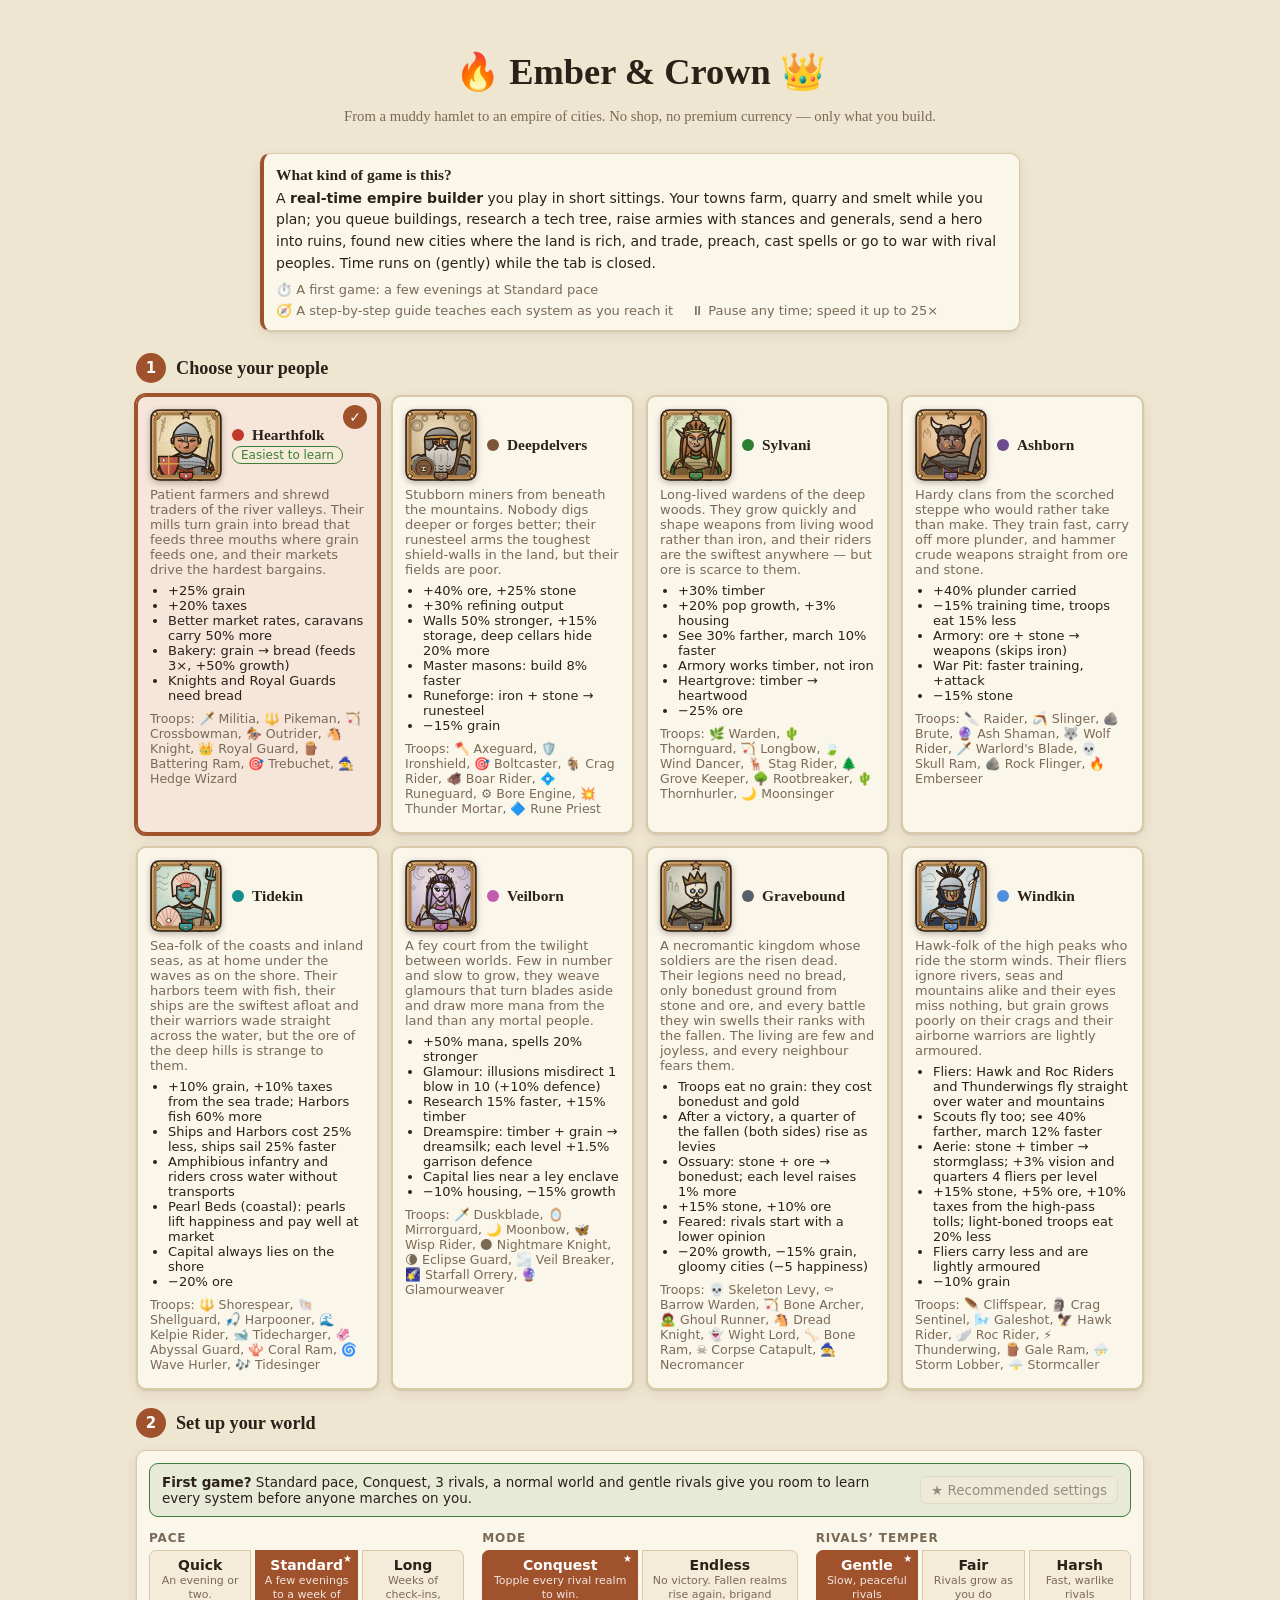
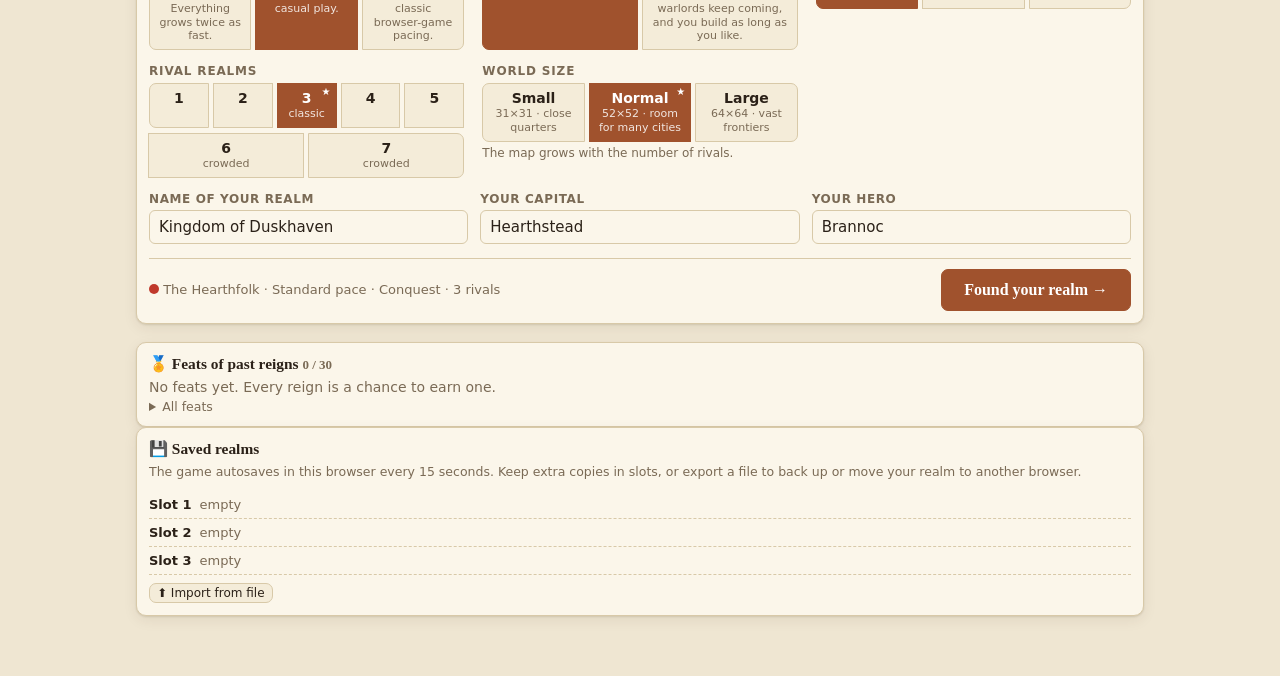
==== index.html @ 4d361bd8 "Scaffolding: arcana and magi module slots" ====
<!doctype html>
<html lang="en">
<head>
  <meta charset="utf-8">
  <meta name="viewport" content="width=device-width, initial-scale=1, viewport-fit=cover">
  <title>Ember &amp; Crown</title>
  <link rel="stylesheet" href="css/style.css">
  <link rel="stylesheet" href="css/map.css">
  <link rel="stylesheet" href="css/city.css">
  <link rel="stylesheet" href="css/culture.css">
  <link rel="stylesheet" href="css/religion.css">
  <link rel="stylesheet" href="css/trade.css">
  <link rel="stylesheet" href="css/magic.css">
  <link rel="stylesheet" href="css/research.css">
  <link rel="stylesheet" href="css/tutorial.css">
  <link rel="stylesheet" href="css/portraits.css">
  <link rel="stylesheet" href="css/diplomacy.css">
  <link rel="stylesheet" href="css/mobile.css">
</head>
<body>
  <div id="app"></div>
  <div id="toast"></div>
  <script src="js/data.js"></script>
  <script src="js/races2.js"></script>
  <script src="js/engine.js"></script>
  <script src="js/research.js"></script>
  <script src="js/forge.js"></script>
  <script src="js/hero.js"></script>
  <script src="js/diplomacy.js"></script>
  <script src="js/events.js"></script>
  <script src="js/calamities.js"></script>
  <script src="js/culture.js"></script>
  <script src="js/traditions.js"></script>
  <script src="js/wonders.js"></script>
  <script src="js/seasons.js"></script>
  <script src="js/religion.js"></script>
  <script src="js/traderoutes.js"></script>
  <script src="js/rivalheroes.js"></script>
  <script src="js/magic.js"></script>
  <script src="js/arcana.js"></script>
  <script src="js/magi.js"></script>
  <script src="js/espionage.js"></script>
  <script src="js/minors.js"></script>
  <script src="js/chronicle.js"></script>
  <script src="js/council.js"></script>
  <script src="js/storylets.js"></script>
  <script src="js/autoexplore.js"></script>
  <script src="js/generals.js"></script>
  <script src="js/monsters.js"></script>
  <script src="js/logistics.js"></script>
  <script src="js/dynasty.js"></script>
  <script src="js/portraits.js"></script>
  <script src="js/portrait-people.js"></script>
  <script src="js/portrait-gear.js"></script>
  <script src="js/ui-core.js"></script>
  <script src="js/ui-world.js"></script>
  <script src="js/ui-realm.js"></script>
  <script src="js/ui-research.js"></script>
  <script src="js/worldmap.js"></script>
  <script src="js/cityart.js"></script>
  <script src="js/cityview.js"></script>
  <script src="js/cityart-hearth.js"></script>
  <script src="js/cityart-delver.js"></script>
  <script src="js/cityart-sylvan.js"></script>
  <script src="js/cityart-ash.js"></script>
  <script src="js/cityart-tide.js"></script>
  <script src="js/cityart-veil.js"></script>
  <script src="js/cityart-grave.js"></script>
  <script src="js/cityart-wind.js"></script>
  <script src="js/ui-culture.js"></script>
  <script src="js/ui-religion.js"></script>
  <script src="js/ui-trade.js"></script>
  <script src="js/ui-heroes.js"></script>
  <script src="js/ui-magic.js"></script>
  <script src="js/ui-magi.js"></script>
  <script src="js/ui-espionage.js"></script>
  <script src="js/ui-minors.js"></script>
  <script src="js/ui-chronicle.js"></script>
  <script src="js/ui-council.js"></script>
  <script src="js/ui-storylets.js"></script>
  <script src="js/ui-autoexplore.js"></script>
  <script src="js/ui-generals.js"></script>
  <script src="js/ui-ledger.js"></script>
  <script src="js/ui-dynasty.js"></script>
  <script src="js/audio.js"></script>
  <script src="js/tutorial.js"></script>
  <script src="js/ui-boot.js"></script>
</body>
</html>
---- css/style.css ----
:root {
  --bg: #efe6d2;
  --panel: #fbf6ea;
  --panel2: #f4ecd9;
  --ink: #2b2118;
  --muted: #7a6a55;
  --line: #d8c9a8;
  --accent: #a0522d;
  --accent2: #c9822e;
  --good: #3f7d3a;
  --bad: #b23a2e;
  --warn: #b7791f;
  --shadow: 0 1px 2px rgba(60, 40, 10, .12), 0 4px 14px rgba(60, 40, 10, .08);
  --radius: 10px;
  --font: "Iowan Old Style", "Palatino Linotype", Palatino, Georgia, serif;
  --ui: -apple-system, BlinkMacSystemFont, "Segoe UI", system-ui, sans-serif;
}
@media (prefers-color-scheme: dark) {
  :root {
    --bg: #1c1814; --panel: #26211b; --panel2: #2f2921; --ink: #eadfca; --muted: #a89880;
    --line: #463d31; --accent: #d98a4e; --accent2: #e0a050; --good: #7cbf6e; --bad: #e0705f; --warn: #e0b050;
    --shadow: 0 1px 2px rgba(0, 0, 0, .4), 0 4px 14px rgba(0, 0, 0, .3);
  }
}
* { box-sizing: border-box; }
html, body { margin: 0; background: var(--bg); color: var(--ink); font-family: var(--ui); font-size: 14px; }
h1, h2, h3, h4 { font-family: var(--font); margin: 0 0 .4em; font-weight: 600; }
h2 { font-size: 1.35rem; } h3 { font-size: 1.1rem; } h4 { font-size: 1rem; }
button { font: inherit; cursor: pointer; border: 1px solid var(--line); background: var(--panel2); color: var(--ink); border-radius: 7px; padding: 5px 10px; }
button:hover:not(:disabled) { border-color: var(--accent); }
button.primary { background: var(--accent); border-color: var(--accent); color: #fff; }
button.primary:hover:not(:disabled) { filter: brightness(1.08); }
button:disabled { opacity: .45; cursor: not-allowed; }
button.small { padding: 2px 7px; font-size: 12px; }
button.link { border: 0; background: none; color: var(--accent); padding: 0; text-decoration: underline; }
input, select { font: inherit; color: var(--ink); background: var(--panel); border: 1px solid var(--line); border-radius: 6px; padding: 4px 6px; }
input[type=number] { width: 72px; }
.muted { color: var(--muted); }
.good { color: var(--good); } .bad { color: var(--bad); } .warn { color: var(--warn); }
.row { display: flex; gap: 8px; align-items: center; flex-wrap: wrap; }
.spacer { flex: 1; }
.card { background: var(--panel); border: 1px solid var(--line); border-radius: var(--radius); box-shadow: var(--shadow); padding: 12px; }
.grid { display: grid; gap: 10px; grid-template-columns: repeat(auto-fill, minmax(260px, 1fr)); }
.pill { display: inline-block; padding: 1px 8px; border-radius: 99px; background: var(--panel2); border: 1px solid var(--line); font-size: 12px; }
.bar { height: 6px; background: var(--panel2); border-radius: 4px; overflow: hidden; border: 1px solid var(--line); }
.bar > i { display: block; height: 100%; background: var(--accent2); }
table { border-collapse: collapse; width: 100%; }
td, th { padding: 4px 6px; border-bottom: 1px solid var(--line); text-align: left; }
th { font-weight: 600; color: var(--muted); font-size: 12px; }

/* ---------- start screen ---------- */
.start { max-width: 1040px; margin: 0 auto; padding: 28px 16px 60px; }
.start h1 { font-size: 2.6rem; text-align: center; margin-top: 10px; }
.start .tag { text-align: center; color: var(--muted); max-width: 620px; margin: 0 auto 24px; font-family: var(--font); font-size: 1.05rem; }
.races { display: grid; grid-template-columns: repeat(auto-fit, minmax(220px, 1fr)); gap: 12px; margin-bottom: 18px; }
.race { cursor: pointer; border: 2px solid var(--line); transition: transform .1s; }
.race:hover { transform: translateY(-2px); }
.race.sel { border-color: var(--accent); outline: 2px solid var(--accent); }
.race h3 { display: flex; align-items: center; gap: 8px; }
.race .dot { width: 12px; height: 12px; border-radius: 50%; display: inline-block; }
.race ul { padding-left: 18px; margin: 6px 0 0; font-size: 13px; }
.race p { font-size: 13px; color: var(--muted); margin: 4px 0; }
.start-form { display: grid; grid-template-columns: repeat(auto-fit, minmax(200px, 1fr)); gap: 12px; align-items: end; }
.start-form label { display: flex; flex-direction: column; gap: 4px; font-size: 13px; color: var(--muted); }

/* ---------- main layout ---------- */
.top { position: sticky; top: 0; z-index: 10; background: var(--panel); border-bottom: 1px solid var(--line); box-shadow: var(--shadow); }
.top-1 { display: flex; align-items: center; gap: 12px; padding: 8px 16px; flex-wrap: wrap; }
.brand { font-family: var(--font); font-weight: 700; font-size: 1.2rem; }
.res-bar { display: flex; gap: 6px; padding: 6px 16px 8px; flex-wrap: wrap; border-top: 1px solid var(--line); background: var(--panel2); }
.res { display: flex; flex-direction: column; min-width: 86px; padding: 3px 8px; border-radius: 7px; background: var(--panel); border: 1px solid var(--line); }
.res .v { font-weight: 600; font-variant-numeric: tabular-nums; }
.res .r { font-size: 11px; font-variant-numeric: tabular-nums; }
.res.full .v { color: var(--warn); }
.res .cap { height: 3px; background: var(--panel2); border-radius: 2px; margin-top: 2px; overflow: hidden; }
.res .cap i { display: block; height: 100%; background: var(--accent2); }
.layout { display: grid; grid-template-columns: 200px minmax(0, 1fr) 280px; gap: 14px; padding: 14px 16px; max-width: 1500px; margin: 0 auto; }
.side { display: flex; flex-direction: column; gap: 12px; }
.nav button { display: block; width: 100%; text-align: left; margin-bottom: 4px; border-color: transparent; background: none; }
.nav button.on { background: var(--panel); border-color: var(--line); font-weight: 600; box-shadow: var(--shadow); }
.nav .badge { float: right; background: var(--bad); color: #fff; border-radius: 99px; padding: 0 6px; font-size: 11px; }
.citylist button { display: block; width: 100%; text-align: left; margin-bottom: 4px; }
.citylist button.on { border-color: var(--accent); background: var(--panel); font-weight: 600; }
.citylist small { display: block; color: var(--muted); font-weight: 400; }
.log { max-height: 60vh; overflow: auto; font-size: 12.5px; }
.log div { padding: 4px 0; border-bottom: 1px dashed var(--line); }
.log time { color: var(--muted); font-size: 11px; margin-right: 4px; }
.alert { background: color-mix(in srgb, var(--bad) 15%, var(--panel)); border: 1px solid var(--bad); border-radius: 8px; padding: 8px; font-size: 13px; }
main { min-width: 0; display: flex; flex-direction: column; gap: 14px; }

/* buildings */
.bld { display: flex; flex-direction: column; gap: 6px; }
.bld .head { display: flex; align-items: center; gap: 8px; }
.bld .ico { font-size: 26px; width: 38px; text-align: center; }
.bld .lv { margin-left: auto; font-family: var(--font); font-size: 1.15rem; }
.bld .desc { font-size: 12.5px; color: var(--muted); }
.cost { display: flex; gap: 8px; flex-wrap: wrap; font-size: 12.5px; font-variant-numeric: tabular-nums; }
.cost span.lack { color: var(--bad); font-weight: 600; }
.bld.locked { opacity: .6; }
.queue-item { display: grid; grid-template-columns: 1fr auto auto; gap: 8px; align-items: center; padding: 4px 0; }
.group-title { margin: 6px 0 2px; color: var(--muted); font-size: 12px; text-transform: uppercase; letter-spacing: .08em; }

/* map */
.mapwrap { display: grid; grid-template-columns: minmax(0, 1fr) 300px; gap: 14px; }
.map { display: grid; aspect-ratio: 1; border: 2px solid var(--line); border-radius: 8px; overflow: hidden; user-select: none; }
.tile { position: relative; display: flex; align-items: center; justify-content: center; font-size: clamp(7px, 1.05vw, 15px); line-height: 1; cursor: pointer; border: .5px solid rgba(0, 0, 0, .06); }
.tile:hover { outline: 2px solid var(--ink); z-index: 2; }
.tile.sel { outline: 3px solid var(--accent); z-index: 3; }
.tile.cur::after { content: ""; position: absolute; inset: 1px; border: 2px dashed #fff; border-radius: 3px; }
.tile .flag { position: absolute; bottom: 1px; left: 50%; transform: translateX(-50%); width: 60%; height: 3px; border-radius: 2px; }
.tile.fog { background: #1f1b16; }
.tile.dim { filter: saturate(.45) brightness(.78); }
.tile .mk { position: absolute; top: -1px; right: 0; font-size: 8px; }
.legend { display: flex; gap: 10px; flex-wrap: wrap; font-size: 12px; margin-top: 6px; }
.legend i { display: inline-block; width: 10px; height: 10px; border-radius: 2px; margin-right: 3px; vertical-align: middle; }

/* units */
.unit { display: flex; flex-direction: column; gap: 6px; }
.stats { display: flex; gap: 8px; flex-wrap: wrap; font-size: 12px; color: var(--muted); }
.stats b { color: var(--ink); }

/* reports */
.rep { cursor: pointer; }
.rep.unread h4::before { content: "● "; color: var(--accent); }
.rep.win h4 { color: var(--good); } .rep.loss h4 { color: var(--bad); }

#toast { position: fixed; bottom: 18px; left: 50%; transform: translateX(-50%); background: var(--ink); color: var(--bg); padding: 8px 14px; border-radius: 8px; opacity: 0; transition: opacity .2s; pointer-events: none; z-index: 50; max-width: 90vw; }
#toast.on { opacity: .95; }
.banner { padding: 14px; border-radius: var(--radius); text-align: center; font-family: var(--font); font-size: 1.2rem; }
.banner.win { background: color-mix(in srgb, var(--good) 20%, var(--panel)); border: 1px solid var(--good); }
.banner.lose { background: color-mix(in srgb, var(--bad) 20%, var(--panel)); border: 1px solid var(--bad); }
.help p, .help li { line-height: 1.5; }

@media (max-width: 1100px) {
  .layout { grid-template-columns: 180px minmax(0, 1fr); }
  .layout > .right { grid-column: 1 / -1; }
  .mapwrap { grid-template-columns: 1fr; }
}
@media (max-width: 700px) {
  .layout { grid-template-columns: 1fr; padding: 10px 16px; }
  .nav { display: flex; flex-wrap: wrap; gap: 4px; }
  .nav button { width: auto; margin: 0; }
  .res { min-width: 70px; }
  .top { position: static; }
}

.log div.warn { color: var(--warn); }
.item { border: 1px solid var(--line); border-left-width: 4px; border-radius: 8px; padding: 6px 8px; background: var(--panel2); }
.bar.hp > i { background: var(--good); }
.quest { display: flex; gap: 8px; align-items: center; justify-content: space-between; padding: 6px 0; border-bottom: 1px dashed var(--line); font-size: 13px; }
.quest:last-child { border-bottom: 0; }
.quest.done b { color: var(--good); }
.decision { border-color: var(--accent2); background: color-mix(in srgb, var(--accent2) 10%, var(--panel)); }
.bld.done { opacity: .75; }
.pill.good { color: var(--good); border-color: var(--good); }
.pill.bad { color: var(--bad); border-color: var(--bad); }
.pill.muted { color: var(--muted); }

.preview { margin-top: 8px; padding: 8px; border-radius: 8px; font-size: 12.5px; border: 1px solid var(--line); background: var(--panel2); }
.preview.win { border-color: var(--good); }
.preview.loss { border-color: var(--bad); }
details.counters { margin: 8px 0; font-size: 13px; }
details.counters summary { cursor: pointer; color: var(--accent); }

.site { display: flex; flex-wrap: wrap; gap: 4px 12px; margin-top: 6px; font-size: 12.5px; color: var(--accent2); }
.site .site-g { white-space: nowrap; }
.site .dimstar { opacity: .25; }

.calam { margin: 8px 0; padding: 8px; border-radius: 8px; border: 1px solid var(--line); font-size: 13px; }
.calam.bad { border-color: var(--bad); background: color-mix(in srgb, var(--bad) 8%, var(--panel)); }
.calam.good { border-color: var(--good); background: color-mix(in srgb, var(--good) 8%, var(--panel)); }

table.forge td { white-space: nowrap; }

.saves .slot { display: flex; gap: 8px; align-items: center; flex-wrap: wrap; padding: 6px 0; border-bottom: 1px dashed var(--line); font-size: 13px; }
.saves .slot:last-of-type { border-bottom: 0; }

.pill.season { margin-top: 6px; display: inline-block; }

/* ---------- quality of life: pause, popovers, away summary, catch-up veil, options ---------- */
.ec-pause.on { background: var(--accent, #a0522d); color: #fff; border-color: transparent; }
#ecPop { position: fixed; z-index: 1000; display: none; width: 290px; max-width: calc(100vw - 16px); max-height: calc(100vh - 80px); overflow: auto;
  padding: 10px 12px; background: var(--panel); color: var(--ink); border: 1px solid var(--line); border-radius: 10px; box-shadow: var(--shadow); font-size: 13px; }
#ecPop.on { display: block; }
#ecPop .hd { display: flex; justify-content: space-between; align-items: center; font-weight: 600; margin-bottom: 6px; font-family: var(--font); font-size: 15px; }
#ecPop table { width: 100%; }
#ecPop td { padding: 3px 4px; border: 0; }
#ecPop td:first-child { white-space: nowrap; width: 1%; }
#ecPop p { margin: 8px 0 0; font-size: 12px; }
#ecPop .ec-opt { display: flex; gap: 8px; align-items: flex-start; margin: 8px 0; cursor: pointer; }
#ecPop .ec-opt input[type=checkbox] { margin-top: 3px; accent-color: var(--accent, #a0522d); }
#ecPop .ec-opt small { display: block; font-size: 11.5px; }
#ecPop .ec-opt select { margin-left: auto; }
kbd { display: inline-block; min-width: 1.6em; padding: 0 5px; border: 1px solid var(--line); border-bottom-width: 2px; border-radius: 5px;
  background: var(--panel2); font: 600 12px/1.6 var(--ui); text-align: center; }
.ec-away { border-left: 4px solid var(--accent, #a0522d); }
.ec-away ul { margin: 8px 0; padding-left: 4px; list-style: none; }
.ec-away li { margin: 3px 0; }
.ec-away .ec-away-log { max-height: 140px; margin-bottom: 6px; }
#ecVeil { position: fixed; inset: 0; z-index: 2000; display: flex; align-items: center; justify-content: center; background: rgba(30, 22, 14, .55); padding: 16px; }
#ecVeil .card { width: 360px; max-width: 100%; text-align: center; }
#ecVeil .bar { height: 10px; margin: 12px 0 6px; }
#ecVeil .bar i { display: block; height: 100%; background: var(--accent, #a0522d); }

/* options: reduced motion and larger text (most sizes are px, many inline, so the small ones are raised one by one) */
html.ec-reduce-motion *, html.ec-reduce-motion *::before, html.ec-reduce-motion *::after {
  animation-duration: .01ms !important; animation-iteration-count: 1 !important; transition-duration: .01ms !important; scroll-behavior: auto !important; }
html.ec-large-text body { font-size: 16px; }
html.ec-large-text :is(button.small, .pill, th, .log, .alert, .bld .desc, .cost, .group-title, .legend, .stats, .quest, .preview, details.counters, .site, .calam, .saves .slot, .muted, small, .tr-sub) { font-size: 14px; }
html.ec-large-text :is(.res .r, .log time, .nav .badge) { font-size: 12.5px; }
html.ec-large-text :is([style*="font-size:11"], [style*="font-size: 11"], [style*="font-size:12"], [style*="font-size: 12"], [style*="font-size:13"], [style*="font-size: 13"]) { font-size: 14px !important; }

/* resource tooltips (ui-core.js renderResTip): what makes and uses each good */
.top [data-good] { cursor: help; }
.top [data-good]:focus-visible { outline: 2px solid var(--accent); outline-offset: 1px; }
.res.tip-on, .res-gold.tip-on { border-color: var(--accent); }
.res.short { border-color: var(--bad); box-shadow: inset 0 -2px 0 var(--bad); }
#ecResPop { position: fixed; z-index: 1001; display: none; width: 330px; max-width: calc(100vw - 16px); max-height: min(70vh, 560px); overflow: auto;
  padding: 10px 12px; background: var(--panel); color: var(--ink); border: 1px solid var(--line); border-radius: 10px; box-shadow: var(--shadow); font-size: 12.5px; }
#ecResPop.on { display: block; }
#ecResPop.pinned { border-color: var(--accent); }
#ecResPop .hd { display: flex; justify-content: space-between; align-items: center; gap: 8px; font-weight: 600; font-family: var(--font); font-size: 15px; margin-bottom: 4px; }
#ecResPop .rt-where { font: 400 12px var(--ui); }
#ecResPop .rt-h { margin: 6px 0 2px; font-weight: 600; font-size: 11.5px; text-transform: uppercase; letter-spacing: .04em; color: var(--muted); }
#ecResPop table { width: 100%; border-collapse: collapse; }
#ecResPop td { padding: 2px 3px; border: 0; vertical-align: top; }
#ecResPop td:last-child { text-align: right; white-space: nowrap; font-variant-numeric: tabular-nums; }
#ecResPop .rt-sum { margin-top: 6px; border-top: 1px solid var(--line); }
#ecResPop .rt-sum tr:first-child td { padding-top: 5px; }
#ecResPop .rt-mult { margin: 4px 0; font-size: 11.5px; line-height: 1.45; }
#ecResPop .rt-short { margin-top: 6px; padding: 5px 7px; border-radius: 6px; background: color-mix(in srgb, var(--bad) 14%, transparent); color: var(--bad); font-weight: 600; }
#ecResPop .rt-warn { margin-top: 6px; font-size: 11.5px; color: var(--warn, #b07a1a); }
#ecResPop.sheet { left: 10px !important; right: 10px; bottom: 10px; top: auto !important; width: auto; max-width: none; max-height: 60vh; font-size: 13px;
  padding-bottom: calc(10px + env(safe-area-inset-bottom, 0px)); }
#ecResPop.sheet td { padding: 4px 3px; }

/* ---------- grouped navigation (ui-core.js renderNav) ---------- */
.nav { display: flex; flex-direction: column; gap: 2px; }
.nav-g { margin-bottom: 4px; }
.nav-gh { display: flex !important; align-items: center; gap: 6px; width: 100%; margin: 0 0 2px !important; padding: 3px 8px !important;
  background: none; border: 0 !important; color: var(--muted); font-size: 11.5px; letter-spacing: .07em; text-transform: uppercase; font-weight: 600; box-shadow: none !important; }
.nav-gh > span:first-child { flex: 1; text-align: left; }
.nav-gh i { font-style: normal; font-size: 14px; opacity: .75; }
.nav-gh:hover { color: var(--ink); }
.nav-gh .badge { float: none; }
.nav-gl button { padding-left: 14px; }
.nav-g-help { border-top: 1px solid var(--line); padding-top: 6px; }
.nav-bar, .nav-sheet, .nav-sheet-veil { display: none; }

/* every tab's header: where it sits in the menu, and its help link */
.tab-head { display: flex; align-items: center; gap: 8px; min-height: 28px; margin-bottom: -4px; font-size: 13px; }
.tab-crumb b { font-family: var(--font); font-size: 15px; }
.tab-help { font-weight: 700; min-width: 30px; border-radius: 99px; }

/* the top bar's groups */
.top-extras, .top-ctl { display: inline-flex; align-items: center; gap: 6px; flex-wrap: wrap; }
.top-stat b { font-variant-numeric: tabular-nums; }
/* chips that need you come first: the crisis, a waiting tale, the guide, the council; sound and notifications last */
.top-extras > .ec-crisis, .top-extras > [data-t="tales"], .top-extras > .pill.bad { order: -4; }
.top-extras > .tut-q { order: -3; }
.top-extras > .cn-chip { order: -2; }
.top-extras > .ec-audio-btns, .top-extras > .tut-bell { order: 5; }
.ec-pop-acts { display: flex; flex-wrap: wrap; gap: 6px; margin-top: 10px; padding-top: 8px; border-top: 1px solid var(--line); }

/* ---------- How to play (ui-core.js renderHelp) ---------- */
.help-lede { font-size: 13.5px; line-height: 1.5; }
.help-q { width: 100%; padding: 8px 12px; border-radius: 99px; font-size: 15px; margin: 4px 0 10px; }
.help-toc { display: flex; flex-wrap: wrap; gap: 5px; margin-bottom: 12px; }
.help-toc button { border-radius: 99px; }
.help:has(.help-q:not(:placeholder-shown)) .help-toc { display: none; }
.help-secs { display: flex; flex-direction: column; gap: 6px; }
.help-sec { border: 1px solid var(--line); border-radius: 9px; background: var(--panel2); scroll-margin-top: 90px; }
.help-sec > summary { cursor: pointer; padding: 9px 12px; font-family: var(--font); font-size: 1.05rem; font-weight: 600; list-style: none; display: flex; gap: 8px; align-items: center; }
.help-sec > summary::-webkit-details-marker { display: none; }
.help-sec > summary::after { content: "▸"; margin-left: auto; color: var(--muted); font-size: 13px; }
.help-sec[open] > summary::after { content: "▾"; }
.help-sec[open] { background: var(--panel); border-color: var(--accent2); }
.help-body { padding: 0 14px 10px; font-size: 13.5px; }
.help-body ul { padding-left: 20px; margin: 6px 0; }
.help-body li { margin: 3px 0; }
.help-gh { margin-top: 18px; }
.help-gloss { display: grid; grid-template-columns: repeat(auto-fill, minmax(260px, 1fr)); gap: 6px 14px; margin: 0; }
.help-term { padding: 5px 0; border-bottom: 1px dashed var(--line); font-size: 13px; }
.help-term dt { font-weight: 700; }
.help-term dd { margin: 2px 0 0; color: var(--muted); }
.help-term [hidden], .help [hidden] { display: none !important; }

/* ---------- start screen ---------- */
.st-hero { text-align: center; padding: 12px 0 4px; }
.st-what { max-width: 760px; margin: 0 auto 22px; border-left: 4px solid var(--accent); }
.st-what h3 { margin-bottom: 4px; }
.st-what p { margin: 0 0 8px; line-height: 1.55; }
.st-points { display: flex; flex-wrap: wrap; gap: 6px 18px; list-style: none; padding: 0; margin: 0; font-size: 13px; color: var(--muted); }
.st-h { display: flex; align-items: center; gap: 10px; font-size: 1.3rem; margin: 6px 0 12px; }
.st-h > span { display: inline-flex; align-items: center; justify-content: center; width: 30px; height: 30px; border-radius: 50%; background: var(--accent); color: #fff; font: 700 15px var(--ui); }
.race { position: relative; }
.race.sel { background: color-mix(in srgb, var(--race, var(--accent)) 9%, var(--panel)); }
.race.sel::after { content: "✓"; position: absolute; top: 8px; right: 10px; width: 24px; height: 24px; border-radius: 50%; background: var(--accent); color: #fff; display: flex; align-items: center; justify-content: center; font-weight: 700; }
.race:focus-visible { outline: 3px solid var(--accent); }
.race .race-troops { margin-top: 8px; font-size: 12.5px; }
.st-easy { margin-top: 2px; }
.st-setup { display: flex; flex-direction: column; gap: 14px; margin-bottom: 18px; }
.st-rec-box { display: flex; align-items: center; gap: 12px; flex-wrap: wrap; padding: 10px 12px; border-radius: 9px; background: color-mix(in srgb, var(--accent2) 12%, var(--panel)); border: 1px solid var(--accent2); font-size: 13.5px; }
.st-rec-box > div { flex: 1 1 260px; }
.st-rec-box.ok { background: color-mix(in srgb, var(--good) 10%, var(--panel)); border-color: var(--good); }
.st-grid { display: grid; grid-template-columns: repeat(auto-fit, minmax(300px, 1fr)); gap: 14px 18px; }
.st-lbl { font-size: 12px; text-transform: uppercase; letter-spacing: .07em; color: var(--muted); font-weight: 600; margin-bottom: 5px; }
.st-note { font-size: 12px; margin-top: 4px; }
.seg { display: flex; flex-wrap: wrap; gap: 5px; }
.seg button { position: relative; flex: 1 1 0; min-width: 52px; display: flex; flex-direction: column; align-items: center; gap: 1px; padding: 6px 8px; border-radius: 8px; font-weight: 600; }
.seg button small { font-weight: 400; font-size: 11px; color: var(--muted); line-height: 1.25; text-align: center; }
.seg button.on { background: var(--accent); border-color: var(--accent); color: #fff; }
.seg button.on small { color: rgba(255, 255, 255, .85); }
.st-rec { position: absolute; top: 2px; right: 5px; font-style: normal; font-size: 10px; color: var(--accent2); }
.seg button.on .st-rec { color: #fff; }
.st-names { display: grid; grid-template-columns: repeat(auto-fit, minmax(200px, 1fr)); gap: 12px; }
.st-names label { display: flex; flex-direction: column; gap: 4px; font-size: 12px; color: var(--muted); text-transform: uppercase; letter-spacing: .05em; font-weight: 600; }
.st-names input { font-size: 15px; padding: 7px 9px; text-transform: none; letter-spacing: 0; font-weight: 400; }
.st-go { display: flex; align-items: center; gap: 12px; flex-wrap: wrap; padding-top: 10px; border-top: 1px solid var(--line); }
.st-go > div { flex: 1 1 220px; font-size: 13px; }
.st-go .dot { width: 10px; height: 10px; border-radius: 50%; display: inline-block; vertical-align: 0; }
.st-begin { padding: 11px 22px; font-size: 16px; font-family: var(--font); font-weight: 700; }
---- css/map.css ----
/* World map styles (owned by worldmap.js) */
.mapcol { min-width: 0; display: flex; flex-direction: column; gap: 6px; }
.maphost {
  position: relative; overflow: hidden; border-radius: 12px;
  background: #2a211a;
  border: 1px solid #4a3a2a;
  box-shadow: 0 1px 2px rgba(0, 0, 0, .25), 0 8px 24px rgba(40, 24, 8, .28), inset 0 0 0 1px rgba(255, 230, 180, .05);
  user-select: none; -webkit-user-select: none;
  min-height: 300px;
}
.maphost canvas.worldcanvas { display: block; width: 100%; touch-action: none; cursor: grab; }
.maphost canvas.worldcanvas.grabbing { cursor: grabbing; }

.mapctl { position: absolute; top: 16px; right: 16px; display: flex; flex-direction: column; gap: 6px; z-index: 2; }
.mapctl button {
  width: 34px; height: 34px; padding: 0; border-radius: 50%;
  font: 600 20px/1 "Iowan Old Style", "Palatino Linotype", Palatino, Georgia, serif;
  color: #3b2a1a; background: #efe2c2; border: 1.5px solid #3b2a1a;
  box-shadow: 0 2px 6px rgba(0, 0, 0, .35);
}
.mapctl button.wide { width: auto; height: 28px; padding: 0 10px; border-radius: 14px; font-size: 13px; font-style: italic; }
.mapctl button:hover { background: #f8eed6; }
.mapctl button:active { transform: translateY(1px); }

.mapchip {
  position: absolute; top: 16px; left: 16px; z-index: 2; pointer-events: none;
  padding: 3px 10px; border-radius: 12px;
  font: italic 13px "Iowan Old Style", "Palatino Linotype", Palatino, Georgia, serif;
  color: #3b2a1a; background: rgba(239, 226, 194, .9); border: 1px solid rgba(59, 42, 26, .6);
}

.maptip {
  position: absolute; display: none; z-index: 3; pointer-events: none; white-space: nowrap;
  padding: 4px 9px; border-radius: 6px;
  font: 13px "Iowan Old Style", "Palatino Linotype", Palatino, Georgia, serif;
  color: #2b1d10; background: #f3e7c9; border: 1px solid #3b2a1a;
  box-shadow: 0 3px 10px rgba(0, 0, 0, .3);
}

.maplegend { display: flex; gap: 12px; flex-wrap: wrap; align-items: center; font-size: 12px; padding: 0 4px; }
.maplegend i { display: inline-block; width: 10px; height: 10px; border-radius: 50%; margin-right: 4px; vertical-align: -1px; border: 1px solid rgba(0, 0, 0, .3); }
.maplegend .muted { margin-left: auto; }

@media (max-width: 700px) {
  .mapctl { top: 12px; right: 12px; }
  .mapchip { top: 12px; left: 12px; }
  .maplegend .muted { margin-left: 0; }
}
---- css/city.css ----
/* City view styles (owned by cityview.js) */
.cityview { padding: 8px; }
.cityview .cv-host {
  position: relative; width: 100%; border-radius: 8px; overflow: hidden;
  background: linear-gradient(#cfe2e6, #eeead8);
  box-shadow: inset 0 0 0 1px var(--line);
}
.cityview .cv-canvas { display: block; touch-action: manipulation; }
.cityview .cv-legend { margin-top: 6px; font-size: 12px; padding: 0 4px; }
.cityview .cv-legend .muted { font-size: 12px; }
@media (prefers-color-scheme: dark) {
  .cityview .cv-host { background: linear-gradient(#26304a, #2c2a33); }
}

/* building card selected from the city view */
.bld.focus {
  outline: 2px solid var(--accent);
  outline-offset: 1px;
  box-shadow: 0 0 0 5px color-mix(in srgb, var(--accent) 22%, transparent), var(--shadow);
}
---- css/culture.css ----
/* Culture: mood chip, happiness bars, traditions */
.mood-row { margin-top: 6px; gap: 8px; }
.mood-chip { display: inline-flex; align-items: center; gap: 6px; padding: 2px 10px 2px 6px; border-radius: 99px; font-size: 12.5px;
  border: 1px solid var(--line); background: var(--panel2); }
.mood-chip b { font-size: 13.5px; }
.mood-face { font-size: 16px; line-height: 1; }
.mood-face.big { font-size: 26px; width: 32px; text-align: center; }
.mood-top { color: var(--muted); border-left: 1px solid var(--line); padding-left: 6px; }
.mood-top.good { color: var(--good); } .mood-top.bad { color: var(--bad); }
.mood-chip.mood-jubilant { border-color: var(--good); background: color-mix(in srgb, var(--good) 10%, var(--panel)); }
.mood-chip.mood-discontent { border-color: var(--warn); background: color-mix(in srgb, var(--warn) 10%, var(--panel)); }
.mood-chip.mood-unrest { border-color: var(--bad); background: color-mix(in srgb, var(--bad) 14%, var(--panel)); }

.mood-bar { position: relative; width: 140px; height: 14px; border-radius: 7px; background: var(--panel2); border: 1px solid var(--line); overflow: hidden; }
.mood-bar > i { display: block; height: 100%; background: var(--accent2); }
.mood-bar > span { position: absolute; inset: 0; text-align: center; font-size: 10.5px; line-height: 13px; font-weight: 600; }
.mood-bar.mood-jubilant > i { background: var(--good); }
.mood-bar.mood-discontent > i { background: var(--warn); }
.mood-bar.mood-unrest > i { background: var(--bad); }

.cult-head .cult-stat { display: flex; flex-direction: column; align-items: flex-end; min-width: 86px; font-size: 12px; }
.cult-head .cult-stat b { font-size: 20px; font-family: var(--font); }

.cult-city { padding: 8px 0; border-top: 1px solid var(--line); display: flex; flex-direction: column; gap: 5px; }
.cult-city:first-of-type { border-top: 0; }
.cult-city.cur { background: color-mix(in srgb, var(--accent2) 6%, transparent); border-radius: 8px; padding: 8px; }
.cult-factors { gap: 4px; }
.cult-factors .pill { font-size: 11.5px; }

.seg { display: inline-flex; }
.seg button { border-radius: 0; margin-left: -1px; }
.seg button:first-child { border-radius: 7px 0 0 7px; margin-left: 0; }
.seg button:last-child { border-radius: 0 7px 7px 0; }
.seg button.on { background: var(--accent); border-color: var(--accent); color: #fff; }

/* ---- Ethos ---- */
.eth-grid { display: grid; grid-template-columns: repeat(auto-fit, minmax(300px, 1fr)); gap: 6px 18px; margin-top: 8px; }
.eth-axis { display: grid; grid-template-columns: 96px 1fr 96px; align-items: center; gap: 8px; font-size: 12.5px; }
.eth-pole { color: var(--muted); white-space: nowrap; }
.eth-pole.r { text-align: right; }
.eth-pole.on { color: var(--ink); font-weight: 600; }
.eth-bar { position: relative; height: 12px; border-radius: 6px; background: var(--panel2); border: 1px solid var(--line); overflow: hidden; }
.eth-bar::before { content: ''; position: absolute; left: 50%; top: 0; bottom: 0; width: 1px; background: var(--line); }
.eth-bar > i { position: absolute; top: 0; bottom: 0; width: 1px; background: color-mix(in srgb, var(--muted) 45%, transparent); }
.eth-bar > i.t6.l { left: calc(50% - 50% * 6 / 16); } .eth-bar > i.t10.l { left: calc(50% - 50% * 10 / 16); background: var(--accent2); }
.eth-bar > i.t6.r { left: calc(50% + 50% * 6 / 16); } .eth-bar > i.t10.r { left: calc(50% + 50% * 10 / 16); background: var(--accent2); }
.eth-bar > b { position: absolute; top: 2px; bottom: 2px; border-radius: 4px; background: var(--accent); opacity: .85; }
.eth-bar > b.neg { background: #4f7fb0; }
.eth-bar > em { position: absolute; inset: 0; text-align: center; font-style: normal; font-size: 9.5px; line-height: 10px; font-weight: 700; }
.eth-rivals { gap: 5px; margin-top: 8px; }
.eth-rivals .pill { font-size: 11.5px; }

/* ---- The tradition web ---- */
.tw-layout { display: grid; grid-template-columns: minmax(0, 1fr) 320px; gap: 12px; margin-top: 8px; align-items: start; }
.tw-host { position: relative; height: min(78vh, 720px); min-height: 380px; border-radius: 12px; border: 1px solid var(--line); overflow: hidden; background: var(--panel2); }
.tw-wrap { position: absolute; inset: 0; outline: none; }
.tw-wrap:focus-visible { box-shadow: inset 0 0 0 2px var(--accent); }
.tw-svg { width: 100%; height: 100%; display: block; touch-action: none; cursor: grab; user-select: none; -webkit-user-select: none; font-family: var(--font); }
.tw-wrap.dragging .tw-svg { cursor: grabbing; }
.tw-rim { stroke: var(--line); stroke-width: 2; }
.tw-sector { opacity: .07; stroke: var(--line); stroke-width: 1; }
.tw-label text { font-size: 15px; font-weight: 600; }
.tw-label .tw-label-ico { font-size: 18px; }
.tw-ring { fill: none; stroke: var(--line); stroke-width: 1.2; stroke-dasharray: 2 6; }
.tw-age rect { fill: var(--panel); stroke: var(--line); }
.tw-age text { font-size: 11px; font-weight: 700; fill: var(--muted); }
.tw-thread { fill: none; stroke-width: 1.4; opacity: .22; }
.tw-thread.any { stroke-dasharray: 5 4; }
.tw-thread.live { opacity: .7; stroke-width: 2; stroke-dasharray: 6 5; animation: tw-flow 1.6s linear infinite; }
.tw-thread.woven { opacity: .95; stroke-width: 3.2; stroke-dasharray: none; }
.tw-thread.dead { opacity: .08; }
@keyframes tw-flow { to { stroke-dashoffset: -22; } }
.tw-fork { fill: none; stroke: var(--bad); stroke-width: 1.4; stroke-dasharray: 3 3; opacity: .7; }
.tw-fork-mark circle { fill: var(--panel); stroke: var(--bad); stroke-width: 1.2; }
.tw-fork-mark text { font-size: 10px; fill: var(--bad); }
.tw-node { cursor: pointer; }
.tw-node .tw-disc { fill: var(--panel); stroke: var(--pc); stroke-width: 2; }
.tw-node .tw-ico { pointer-events: none; }
.tw-node .tw-badge { font-size: 10px; pointer-events: none; }
.tw-node.st-have .tw-disc { fill: color-mix(in srgb, var(--pc) 70%, var(--panel)); stroke: #e3b341; stroke-width: 3; }
.tw-node.st-ok .tw-disc { stroke-width: 3; }
.tw-node .tw-halo { fill: var(--pc); opacity: .55; animation: tw-pulse 2.2s ease-in-out infinite; }
@keyframes tw-pulse { 50% { opacity: .15; } }
.tw-node.st-poor .tw-disc { stroke-dasharray: 4 3; }
.tw-node.st-locked { opacity: .38; }
.tw-node.st-locked .tw-disc { stroke: var(--muted); }
.tw-node.st-forsaken { opacity: .45; }
.tw-node.st-forsaken .tw-disc { fill: var(--panel2); stroke: var(--muted); }
.tw-node .tw-x { stroke: var(--bad); stroke-width: 3; stroke-linecap: round; }
.tw-node.cap .tw-crown { fill: none; stroke: #e3b341; stroke-width: 1.5; stroke-dasharray: 3 2; }
.tw-node.sel .tw-disc { stroke: var(--ink); stroke-width: 3.5; }
.tw-node:hover .tw-disc { filter: brightness(1.08); stroke-width: 3.5; }
.tw-heart { fill: var(--panel); stroke: var(--line); stroke-width: 1.5; }
.tw-axis { stroke: var(--line); stroke-width: 1.5; }
.tw-tick { fill: var(--muted); }
.tw-pole { font-size: 15px; opacity: .45; }
.tw-pole.on { opacity: 1; }
.tw-needle { stroke: var(--accent); stroke-width: 2.5; stroke-linecap: round; opacity: .8; }
.tw-mark { fill: var(--accent); stroke: var(--panel); stroke-width: 1.5; }
.tw-hub { fill: var(--accent2); }
@media (prefers-reduced-motion: reduce) { .tw-thread.live, .tw-node .tw-halo { animation: none; } }

.tw-detail { border: 1px solid var(--line); border-top: 4px solid var(--pc, var(--accent)); border-radius: 10px; padding: 10px 12px; background: var(--panel); font-size: 13px; position: sticky; top: 8px; }
.tw-detail.empty { border-top-color: var(--line); }
.tw-detail > .row:first-child { flex-wrap: nowrap; }
.tw-big { font-size: 30px; width: 42px; text-align: center; }
.tw-lore { font-family: var(--font); font-style: italic; color: var(--muted); margin: 8px 0; }
.tw-fx { margin: 6px 0; padding-left: 18px; }
.tw-fx li { margin: 2px 0; }
.tw-line { margin: 5px 0; }
button.linkish { border: 0; background: none; padding: 0 2px; color: var(--accent); text-decoration: underline dotted; font-size: inherit; }
button.linkish.good { color: var(--good); }
.tw-legend { display: flex; flex-wrap: wrap; gap: 6px 12px; font-size: 12px; color: var(--muted); }
.tw-legend .lg { display: inline-block; width: 12px; height: 12px; border-radius: 50%; border: 2px solid var(--accent); vertical-align: -2px; margin-right: 4px; }
.tw-legend .lg.have { background: color-mix(in srgb, var(--accent) 70%, var(--panel)); border-color: #e3b341; }
.tw-legend .lg.ok { box-shadow: 0 0 6px var(--accent); }
.tw-legend .lg.poor { border-style: dashed; }
.tw-legend .lg.locked { opacity: .4; border-color: var(--muted); }
.tw-legend .lg.forsaken { border-color: var(--bad); background: linear-gradient(45deg, transparent 45%, var(--bad) 45% 55%, transparent 55%); }

.tw-list { display: flex; flex-direction: column; gap: 6px; }
.tw-pillar { border: 1px solid var(--line); border-left: 4px solid var(--pc); border-radius: 8px; padding: 4px 8px; background: var(--panel); }
.tw-pillar summary { cursor: pointer; padding: 4px 0; font-size: 13.5px; }
.tw-row { display: grid; grid-template-columns: 28px 1fr 30px 22px; align-items: center; width: 100%; text-align: left; margin: 2px 0; padding: 4px 6px; border-radius: 6px; font-size: 13px; }
.tw-row-ico { font-size: 18px; }
.tw-row-age { font-size: 11px; color: var(--muted); text-align: center; }
.tw-row-st { text-align: center; }
.tw-row.st-have { border-color: #e3b341; background: color-mix(in srgb, var(--pc) 14%, var(--panel)); }
.tw-row.st-ok { border-color: var(--pc); box-shadow: 0 0 0 1px var(--pc) inset; }
.tw-row.st-locked { opacity: .55; }
.tw-row.st-forsaken { opacity: .45; text-decoration: line-through; }
.tw-row.sel { outline: 2px solid var(--ink); }

.cer { display: grid; grid-template-columns: 44px 1fr auto; gap: 10px; align-items: center; padding: 8px 0; border-top: 1px solid var(--line); }
.cer:first-of-type { border-top: 0; }
.cer.locked { opacity: .55; }
.cer-ico { width: 40px; height: 40px; border-radius: 50%; display: grid; place-items: center; font-size: 20px;
  background: conic-gradient(var(--accent2) var(--cool), var(--panel2) 0); box-shadow: inset 0 0 0 4px var(--panel); border: 1px solid var(--line); }
.cer-act { text-align: right; max-width: 180px; }

@media (max-width: 1180px) {
  .tw-layout { grid-template-columns: 1fr; }
  .tw-detail { position: static; }
  .tw-host { height: min(70vh, 520px); }
}
@media (max-width: 640px) {
  .mood-bar { width: 100px; }
  .eth-grid { grid-template-columns: 1fr; }
  .eth-axis { grid-template-columns: 78px 1fr 78px; font-size: 11.5px; }
  .tw-host { height: 380px; min-height: 0; }
  .cer { grid-template-columns: 40px 1fr; }
  .cer-act { grid-column: 1 / -1; text-align: left; max-width: none; }
  .cult-head .cult-stat { min-width: 70px; }
}
---- css/religion.css ----
/* religion: faith chip, share bars, founding form */
.rel-chip { display: inline-flex; align-items: center; gap: 6px; padding: 2px 10px 2px 6px; border-radius: 99px; font-size: 12.5px;
  border: 1px solid var(--line); background: var(--panel2); margin-top: 4px; max-width: 100%; }
.rel-chip b { font-weight: 600; overflow: hidden; text-overflow: ellipsis; white-space: nowrap; }
.rel-chip.good { border-color: var(--good); }
.rel-chip.warn { border-color: var(--warn); }
.rel-bar { display: flex; width: 120px; height: 10px; border-radius: 5px; overflow: hidden; border: 1px solid var(--line); background: var(--panel2); vertical-align: middle; margin-right: 6px; }
td .rel-bar { display: inline-flex; }
.rel-bar > i { display: block; height: 100%; }
.rel-form { display: grid; grid-template-columns: repeat(auto-fit, minmax(200px, 1fr)); gap: 8px; }
.rel-form label { display: flex; flex-direction: column; gap: 3px; font-size: 12.5px; color: var(--muted); }
.rel-form input, .rel-form select { width: 100%; box-sizing: border-box; }
.dot { display: inline-block; width: 10px; height: 10px; border-radius: 50%; vertical-align: middle; }
tr.cur td { background: color-mix(in srgb, var(--accent2) 6%, transparent); }
@media (max-width: 600px) { .rel-bar { width: 80px; } }
---- css/trade.css ----
/* trade routes: Market tab card and Diplomacy realm line */
.tr-card .tr-sub { font-size: 12px; }
.tr-card p.tr-sub { margin: 6px 0; }
.tr-scroll { overflow-x: auto; }
.tr-table { width: 100%; font-size: 13px; }
.tr-table td { vertical-align: top; }
.tr-table .tr-ctl { min-width: 210px; }
.tr-table .tr-ctl .row { gap: 4px; margin-bottom: 3px; }
.tr-escort { font-size: 12px; }
.tr-escort select { max-width: 150px; font-size: 12px; padding: 2px 4px; }
.tr-escort input { width: 58px; font-size: 12px; padding: 2px 4px; }
.tr-realm-pill { font-size: 11px; padding: 0 6px; }
.tr-risk { display: inline-block; padding: 0 7px; border-radius: 99px; font-size: 12px; font-weight: 600; border: 1px solid var(--line); white-space: nowrap; }
.tr-risk-low { color: var(--good); border-color: var(--good); }
.tr-risk-mid { color: var(--warn); border-color: var(--warn); }
.tr-risk-high { color: var(--bad); border-color: var(--bad); background: color-mix(in srgb, var(--bad) 8%, transparent); }
.tr-form { margin-top: 10px; padding-top: 8px; border-top: 1px dashed var(--line); }
.tr-form h4 { margin: 0 0 6px; }
.tr-form label { display: inline-flex; align-items: center; gap: 4px; font-size: 13px; }
.tr-form input[type=number] { width: 80px; }
.tr-quote { margin-top: 6px; font-size: 13px; line-height: 1.7; }
.tr-quote button { margin-left: 6px; }
.tr-realm-line { margin-top: 6px; font-size: 13px; }
@media (max-width: 640px) {
  .tr-form select { max-width: 100%; }
  /* each route becomes a small block instead of a wide table row */
  .tr-table, .tr-table tbody, .tr-table tr, .tr-table td { display: block; width: auto; }
  .tr-table tr.tr-head { display: none; }
  .tr-table tr { border-top: 1px solid var(--line); padding: 6px 0; }
  .tr-table td { border: 0; padding: 2px 0; }
  .tr-table td[data-l]::before { content: attr(data-l) ': '; color: var(--muted); font-size: 12px; }
  .tr-table .tr-ctl { min-width: 0; }
}
---- css/magic.css ----
/* Magic tab, city mana chip, and the spell-targeting banner on the World map */
.mg-head .mg-orb { font-size: 34px; filter: drop-shadow(0 0 6px color-mix(in srgb, #8a5cd6 55%, transparent)); }
.mg-head .mg-stat { display: flex; flex-direction: column; align-items: flex-end; min-width: 92px; font-size: 12px; }
.mg-head .mg-stat b { font-size: 20px; font-family: var(--font); white-space: nowrap; }
.mg-schools { margin-top: 8px; gap: 6px; }
.mg-school { display: inline-flex; align-items: center; gap: 4px; padding: 1px 9px; border-radius: 99px; font-size: 12.5px;
  border: 1px solid var(--school); color: var(--ink); background: color-mix(in srgb, var(--school) 14%, var(--panel)); }
.mg-god { font-size: 12px; opacity: .9; }
.mg-why { font-size: 11px; margin: 0 6px 0 -2px; }
.mg-hints { margin-top: 6px; font-size: 12.5px; }
.mg-hints summary { cursor: pointer; }
.mg-hints ul { margin: 4px 0 0; padding-left: 18px; }
.mg-hints li { margin: 2px 0; }

.mg-from { display: inline-flex; align-items: center; gap: 6px; font-size: 12.5px; }
.mg-group + .mg-group { margin-top: 10px; }
.mg-group .group-title { color: color-mix(in srgb, var(--school) 70%, var(--ink)); border-bottom: 2px solid color-mix(in srgb, var(--school) 45%, transparent); padding-bottom: 2px; margin-bottom: 8px; }
.mg-note { text-transform: none; letter-spacing: 0; color: var(--muted); font-weight: 400; }
.card.mg-spell { display: flex; flex-direction: column; gap: 6px; border-left: 4px solid var(--school);
  background: linear-gradient(135deg, color-mix(in srgb, var(--school) 9%, var(--panel)), var(--panel) 60%); }
.card.mg-spell .head { display: flex; align-items: center; gap: 8px; }
.card.mg-spell .head > div { flex: 1; min-width: 0; }
.card.mg-spell .ico { font-size: 24px; width: 34px; text-align: center; }
.card.mg-spell .desc { font-size: 12.5px; color: var(--muted); }
.card.mg-spell.locked { opacity: .55; }
.mg-cast { gap: 6px; }
.mg-cast select { max-width: 100%; min-width: 0; flex: 1 1 140px; }
.mg-cost { white-space: nowrap; font-size: 13px; font-weight: 600; font-variant-numeric: tabular-nums; }
.mg-cost.lack { color: var(--bad); }

.mg-row { display: flex; align-items: center; gap: 10px; flex-wrap: wrap; padding: 6px 0; border-top: 1px solid var(--line); }
.mg-row:first-of-type { border-top: 0; }
.mg-cname { min-width: 120px; }
.mg-strain { position: relative; width: 160px; height: 14px; border-radius: 7px; background: var(--panel2); border: 1px solid var(--line); overflow: hidden; }
.mg-strain > i { display: block; height: 100%; background: #8a5cd6; transition: width .4s; }
.mg-strain.mg-mid > i { background: var(--warn); }
.mg-strain.mg-hi > i { background: var(--bad); }
.mg-strain > span { position: absolute; inset: 0; text-align: center; font-size: 10.5px; line-height: 13px; font-weight: 600; }

.mg-rune { color: var(--rune); letter-spacing: 1px; min-width: 40px; text-shadow: 0 0 6px color-mix(in srgb, var(--rune) 60%, transparent); }

.mg-pips { display: inline-flex; gap: 4px; }
.mg-pips i { width: 14px; height: 14px; border-radius: 50%; border: 1.5px solid var(--c); background: transparent; }
.mg-pips i.on { background: var(--c); box-shadow: 0 0 6px color-mix(in srgb, var(--c) 60%, transparent); }
.mg-pips i.run { background: color-mix(in srgb, var(--c) 40%, transparent); animation: mgPulse 1.6s ease-in-out infinite; }
@keyframes mgPulse { 50% { box-shadow: 0 0 8px var(--c); } }
.mg-req { list-style: none; padding: 0; margin: 8px 0; font-size: 13px; }
.mg-req li { margin: 2px 0; }
.mg-bar > i { background: linear-gradient(90deg, #6a46b8, #b48cf0); }
.mg-working .dot { display: inline-block; width: 10px; height: 10px; border-radius: 50%; }

/* city header chip */
.mg-chiprow { margin-top: 6px; gap: 8px; }
.mg-chip { display: inline-flex; align-items: center; gap: 4px; padding: 2px 10px; border-radius: 99px; font-size: 12.5px;
  border: 1px solid color-mix(in srgb, #8a5cd6 55%, var(--line)); background: color-mix(in srgb, #8a5cd6 8%, var(--panel2)); }
.mg-chip b { font-size: 13.5px; }
.mg-ley { margin-left: 4px; padding-left: 6px; border-left: 1px solid var(--line); color: color-mix(in srgb, #8a5cd6 75%, var(--ink)); }

/* World map: spell targeting banner (inside .maphost) */
.mg-mapbanner { position: absolute; left: 50%; bottom: 16px; transform: translateX(-50%); z-index: 3; max-width: calc(100% - 32px);
  display: flex; align-items: center; gap: 10px; flex-wrap: wrap; justify-content: center;
  padding: 6px 8px 6px 14px; border-radius: 16px; font: 14px "Iowan Old Style", "Palatino Linotype", Palatino, Georgia, serif;
  color: #f4ecff; background: rgba(48, 26, 84, .92); border: 1px solid #b48cf0; box-shadow: 0 0 18px rgba(150, 100, 240, .55), 0 4px 12px rgba(0, 0, 0, .4); }
.mg-mapbanner button { font-size: 12.5px; padding: 3px 10px; border-radius: 12px; }
.maphost.mg-targeting canvas.worldcanvas { cursor: crosshair; }

@media (prefers-reduced-motion: reduce) { .mg-pips i.run { animation: none; } .mg-strain > i { transition: none; } }
@media (max-width: 640px) {
  .mg-head .mg-stat { min-width: 70px; }
  .mg-strain { width: 110px; }
  .mg-cname { min-width: 0; }
  .mg-mapbanner { bottom: 10px; font-size: 13px; }
}
---- css/research.css ----
/* =====================================================================
   The visual technology tree (js/ui-research.js).
   The tree itself is a picture on parchment / bronze / steel / night sky
   and keeps its own palette in light and dark themes; panels around it
   follow the theme variables.
   ===================================================================== */
.tt-card { display: flex; flex-direction: column; gap: 8px; }
.tt-title { gap: 10px; }
.tt-intro { margin: 0; font-size: 13px; }
.tt-erapill.e0 { background: #e8dbbd; color: #3a2a18; border-color: #a8875a; }
.tt-erapill.e1 { background: linear-gradient(135deg, #f1c27a, #b8792f); color: #2a1a08; border-color: #6e4317; }
.tt-erapill.e2 { background: linear-gradient(135deg, #f7fafc, #9eabb8); color: #1f2a33; border-color: #5d6b78; }
.tt-erapill.e3 { background: linear-gradient(135deg, #2b1f52, #4b3a8a); color: #ffe08a; border-color: #f0c040; box-shadow: 0 0 8px rgba(240, 192, 64, .5); }

.tt-active { display: flex; align-items: center; gap: 10px; padding: 8px 10px; border: 1px solid var(--line); border-radius: 8px; background: var(--panel2); }
.tt-activeico { font-size: 26px; }
.tt-activebody { flex: 1; min-width: 0; display: flex; flex-direction: column; gap: 4px; }
.tt-queue, .tt-rec { display: flex; flex-wrap: wrap; gap: 6px; align-items: center; font-size: 13px; }
.tt-qchip, .tt-recitem { display: inline-flex; align-items: center; gap: 4px; padding: 2px 4px 2px 8px; border: 1px solid var(--line); border-radius: 99px; background: var(--panel2); }
.tt-qchip b { color: var(--accent); }
.tt-qnote { font-size: 12px; }
.tt-qhint { font-size: 11.5px; flex-basis: 100%; }
.tt-toolbar { display: flex; flex-direction: column; gap: 6px; }
.tt-eras { display: flex; gap: 6px; flex-wrap: wrap; }
.tt-erabtn { position: relative; overflow: hidden; padding: 3px 10px 6px; }
.tt-erabtn i { position: absolute; left: 0; bottom: 0; height: 3px; background: var(--good); }
.tt-erabtn .tt-eracount { opacity: .7; font-size: 11px; margin-left: 2px; }
.tt-erabtn.on { border-color: var(--accent); font-weight: 600; }
.tt-erabtn.e0 { background: #efe3c6; color: #3a2a18; }
.tt-erabtn.e1 { background: linear-gradient(135deg, #f6dcab, #d9a25b); color: #2a1a08; }
.tt-erabtn.e2 { background: linear-gradient(135deg, #f7fafc, #b9c4ce); color: #1f2a33; }
.tt-erabtn.e3 { background: linear-gradient(135deg, #2b1f52, #4b3a8a); color: #ffe08a; }
.tt-tools input[type=search] { min-width: 180px; flex: 1; max-width: 280px; }

/* ---- the picture ---- */
.tt-host { position: relative; height: min(72vh, 760px); min-height: 360px; border-radius: var(--radius); overflow: hidden; border: 1px solid #8a6a3e; box-shadow: var(--shadow); background: #2a2016; margin-top: 12px; }
.tt-loading { padding: 20px; }
.tt-view { position: absolute; inset: 0; touch-action: none; user-select: none; -webkit-user-select: none; cursor: grab; }
.tt-view:active { cursor: grabbing; }
.tt-svg { display: block; width: 100%; height: 100%; }
.tt-svg text { font-family: var(--font); pointer-events: none; }
.tt-lanerule { stroke: #3a2a18; stroke-opacity: .16; stroke-width: 1; fill: none; }
.tt-laneback { fill: #efe5cc; stroke: #8a6a3e; stroke-width: 1; }
.tt-lanelabel .tt-laneico { font-size: 22px; }
.tt-lanelabel .tt-lanename { font-size: 13px; font-weight: 600; fill: #3a2a18; letter-spacing: .02em; }
.tt-corner { fill: #e3d4ae; stroke: #8a6a3e; }
.tt-cornertext { font-size: 13px; font-weight: 700; fill: #3a2a18; }
.tt-erabar { stroke: none; }
.tt-eraedge { stroke-width: 2; }
.tt-eraname { font-size: 20px; font-weight: 700; letter-spacing: .06em; }
.tt-eramat { font-size: 11px; letter-spacing: .14em; text-transform: uppercase; }
.tt-tier { font-size: 10.5px; opacity: .7; }
.tt-era.e0 .tt-eraname { fill: #2b1c0e; font-family: "Bradley Hand", "Segoe Print", "Comic Sans MS", var(--font); font-style: italic; }
.tt-era.e0 .tt-eramat, .tt-era.e0 .tt-tier { fill: #5a4126; }
.tt-era.e0 .tt-eraedge { stroke: #3a2a18; stroke-dasharray: 9 4 3 5; }
.tt-era.e1 .tt-eraname { fill: #3a230a; }
.tt-era.e1 .tt-eramat, .tt-era.e1 .tt-tier { fill: #6e4317; }
.tt-era.e1 .tt-eraedge { stroke: #b8792f; stroke-width: 3; }
.tt-era.e2 .tt-eraname { fill: #1f2a33; font-variant: small-caps; letter-spacing: .12em; font-family: Optima, Candara, "Gill Sans", var(--font); }
.tt-era.e2 .tt-eramat, .tt-era.e2 .tt-tier { fill: #3f4d5a; }
.tt-era.e2 .tt-eraedge { stroke: #5d6b78; stroke-width: 1.2; }
.tt-era.e3 .tt-eraname { fill: #ffe08a; letter-spacing: .16em; font-family: "Cinzel", Trajan, "Palatino Linotype", var(--font); filter: drop-shadow(0 0 4px rgba(255, 210, 90, .8)); }
.tt-era.e3 .tt-eramat, .tt-era.e3 .tt-tier { fill: #d9c8ff; }
.tt-era.e3 .tt-eraedge { stroke: #f0c040; stroke-width: 2; filter: drop-shadow(0 0 3px #f0c040); }

/* links: charcoal → ink → steel → glowing gold */
.tt-link { fill: none; stroke-width: 1.6; opacity: .35; transition: opacity .3s; }
.tt-link.e0 { stroke: #2e2216; stroke-dasharray: 7 3 2 3; stroke-width: 2; }
.tt-link.e1 { stroke: #2a2440; }
.tt-link.e2 { stroke: #4a5866; stroke-width: 1.2; }
.tt-link.e3 { stroke: #c9a2ff; stroke-width: 1.6; }
.tt-link.ready { opacity: .8; stroke-width: 2.2; }
.tt-link.done { opacity: 1; stroke-width: 2.6; stroke-dasharray: none; }
.tt-link.e0.done { stroke: #4a3218; }
.tt-link.e1.done { stroke: #a0601c; }
.tt-link.e2.done { stroke: #33516b; }
.tt-link.e3.done { stroke: #ffd860; filter: drop-shadow(0 0 3px #ffcf40); }
.tt-link.selpath { opacity: 1; stroke: var(--accent) !important; stroke-width: 3.2; stroke-dasharray: none; }
.tt-link.dim { opacity: .06; }

/* nodes */
.tt-node { cursor: pointer; transition: opacity .25s; }
.tt-node:focus { outline: none; }
.tt-node:focus-visible .tt-frame { stroke: var(--accent); stroke-width: 3; }
.tt-halo { fill: none; stroke: none; }
.tt-track { fill: none; stroke: none; }
.tt-ring { fill: none; stroke: #3f9d3a; stroke-width: 4.5; stroke-linecap: round; transition: stroke-dasharray .6s; }
.tt-frame { stroke: #2b1c0e; stroke-width: 1.4; }
.tt-node.e1 .tt-frame { stroke: #5a3a12; }
.tt-node.e2 .tt-frame { stroke: #3f4d5a; stroke-width: 1; }
.tt-node.e3 .tt-frame { stroke: #8a5f10; }
.tt-face { stroke: rgba(0, 0, 0, .25); stroke-width: .8; }
.tt-inkring { fill: none; stroke: #2a2440; stroke-width: .7; stroke-dasharray: 2 2; opacity: .6; }
.tt-rivet { fill: #eef3f7; stroke: #4c5a66; stroke-width: .5; }
.tt-ray { stroke: #ffd860; stroke-width: 1.4; opacity: .55; }
.tt-ico { font-size: 21px; }
.tt-name { font-size: 11.5px; font-weight: 600; paint-order: stroke; stroke-width: 3px; stroke-linejoin: round; }
.tt-node.e0 .tt-name { fill: #2b1c0e; stroke: #e8dbbd; font-family: "Bradley Hand", "Segoe Print", var(--font); }
.tt-node.e1 .tt-name { fill: #2a1a08; stroke: #e4cf9f; }
.tt-node.e2 .tt-name { fill: #17222b; stroke: #cfd7de; font-family: Optima, Candara, "Gill Sans", var(--font); letter-spacing: .02em; }
.tt-node.e3 .tt-name { fill: #ffe9a8; stroke: #1d1638; letter-spacing: .03em; }
.tt-race circle { stroke: #fff; stroke-width: 1.2; }
.tt-race text { font-size: 10px; fill: #fff; }
.tt-q { display: none; }
.tt-q circle { fill: var(--accent, #a0522d); stroke: #fff; stroke-width: 1.2; }
.tt-q text { font-size: 10px; font-weight: 700; fill: #fff; font-family: var(--ui) !important; }
.tt-node.queued .tt-q { display: inline; }
.tt-lock, .tt-recstar { font-size: 12px; display: none; }
.tt-recstar { fill: #d4a017; font-size: 16px; }

/* states */
.tt-node.locked { opacity: .5; }
.tt-node.locked .tt-frame, .tt-node.locked .tt-face, .tt-node.locked .tt-ico { filter: grayscale(.85); }
.tt-node.e0.locked .tt-frame { filter: url(#ttRough) grayscale(.85); }
.tt-node.gated { opacity: .82; }
.tt-node.gated .tt-lock { display: inline; }
.tt-node.avail .tt-halo { stroke: #f2b632; stroke-width: 3; animation: tt-pulse 1.8s ease-in-out infinite; }
.tt-node.e3.avail .tt-halo { stroke: #ffe28a; }
.tt-node.active .tt-track { stroke: rgba(0, 0, 0, .18); stroke-width: 4.5; }
.tt-node.active .tt-halo { stroke: #3f9d3a; stroke-width: 2; stroke-dasharray: 4 4; animation: tt-spin 6s linear infinite; }
.tt-node.done .tt-halo { fill: rgba(255, 214, 90, .28); filter: url(#ttGlow); }
.tt-node.e0.done .tt-halo { fill: rgba(120, 80, 30, .22); }
.tt-node.e2.done .tt-halo { fill: rgba(170, 210, 255, .35); }
.tt-node.e3.done .tt-halo { fill: rgba(255, 210, 80, .55); }
.tt-node.done .tt-face { stroke: #3f7d3a; stroke-width: 2.2; }
.tt-node.e3.done .tt-face { stroke: #ffd860; }
.tt-node.rec .tt-recstar { display: inline; }
.tt-node.rec .tt-halo { stroke: #d4a017; stroke-width: 4.5; }
.tt-node.sel .tt-frame { stroke: var(--accent, #a0522d); stroke-width: 3.5; }
.tt-node.sel .tt-halo { stroke: var(--accent, #a0522d); stroke-width: 3; animation: none; }
.tt-node.dim { opacity: .12; }
.tt-node.hit .tt-halo { stroke: #2f7de0; stroke-width: 3; }
.tt-far .tt-name { display: none; }
.tt-narrow .tt-lanename, .tt-narrow .tt-cornertext { display: none; }
@keyframes tt-pulse { 0%, 100% { stroke-opacity: .25; } 50% { stroke-opacity: 1; } }
@keyframes tt-spin { to { transform: rotate(360deg); } }
.ec-reduce-motion .tt-node .tt-halo { animation: none !important; }
@media (prefers-reduced-motion: reduce) { .tt-node .tt-halo { animation: none !important; } }

/* tooltip and minimap */
.tt-tip { position: absolute; z-index: 3; max-width: 240px; padding: 7px 9px; font-size: 12.5px; background: var(--panel); color: var(--ink); border: 1px solid var(--line); border-radius: 8px; box-shadow: var(--shadow); pointer-events: none; }
.tt-tip .tt-tipsub { font-size: 11px; color: var(--muted); margin-bottom: 3px; }
.tt-tip .tt-tipcost { margin-top: 3px; }
.tt-mini { position: absolute; right: 10px; bottom: 10px; width: 200px; height: 70px; border: 1px solid #8a6a3e; border-radius: 6px; background: #efe5cc; box-shadow: var(--shadow); cursor: pointer; opacity: .92; }

/* details */
.tt-detailcard { margin-top: 12px; }
.tt-detail-empty { font-size: 13px; display: flex; flex-wrap: wrap; gap: 8px; align-items: center; }
.tt-legend { padding: 1px 8px; border-radius: 99px; font-size: 11.5px; border: 1px solid var(--line); }
.tt-legend.e0, .tt-dico.e0 { background: #e8dbbd; color: #3a2a18; }
.tt-legend.e1, .tt-dico.e1 { background: linear-gradient(135deg, #f1c27a, #b8792f); color: #2a1a08; }
.tt-legend.e2, .tt-dico.e2 { background: linear-gradient(135deg, #f7fafc, #9eabb8); color: #1f2a33; }
.tt-legend.e3, .tt-dico.e3 { background: linear-gradient(135deg, #2b1f52, #4b3a8a); color: #ffe08a; }
.tt-dico { width: 52px; height: 52px; border-radius: 50%; display: inline-flex; align-items: center; justify-content: center; font-size: 26px; border: 2px solid var(--line); flex: none; }
.tt-dico.e3 { box-shadow: 0 0 10px rgba(240, 192, 64, .6); border-color: #f0c040; }
.tt-flavor { font-family: var(--font); font-style: italic; color: var(--muted); margin: 8px 0 4px; }
.tt-fx { margin: 4px 0 8px; }
.tt-rel { display: flex; flex-wrap: wrap; gap: 4px; align-items: center; margin: 4px 0; font-size: 13px; }
.tt-chip.done { border-color: var(--good); color: var(--good); }
.tt-costrow { margin: 6px 0; }
.tt-actions { margin-top: 6px; }

/* list view */
.tt-list { display: flex; flex-direction: column; gap: 14px; }
.tt-listera h3 { padding: 6px 10px; border-radius: 8px; }
.tt-listera.e0 h3 { background: #e8dbbd; color: #3a2a18; }
.tt-listera.e1 h3 { background: linear-gradient(90deg, #f1c27a, #d9a25b); color: #2a1a08; }
.tt-listera.e2 h3 { background: linear-gradient(90deg, #f7fafc, #b9c4ce); color: #1f2a33; }
.tt-listera.e3 h3 { background: linear-gradient(90deg, #2b1f52, #4b3a8a); color: #ffe08a; }
.tt-listera.e3 h3 .muted { color: #d9c8ff; }
.tt-lrow { display: grid; grid-template-columns: minmax(150px, 1.1fr) 2fr auto; gap: 8px; align-items: center; padding: 4px 6px; border-bottom: 1px solid var(--line); font-size: 13px; }
.tt-lrow.done .tt-lname { color: var(--good); }
.tt-lrow.locked { opacity: .6; }
.tt-lrow.sel { background: var(--panel2); }
.tt-lname { text-align: left; text-decoration: none !important; color: var(--ink) !important; }
.tt-lico { font-size: 16px; }
.tt-lfx { font-size: 12px; }

@media (max-width: 700px) {
  .tt-host { height: 62vh; min-height: 300px; }
  .tt-mini { width: 120px; height: 42px; right: 6px; bottom: 6px; }
  .tt-tools input[type=search] { min-width: 0; max-width: none; width: 100%; flex-basis: 100%; }
  .tt-lrow { grid-template-columns: 1fr auto; }
  .tt-lrow .tt-lfx { grid-column: 1 / -1; grid-row: 2; }
  .tt-erabtn { font-size: 11.5px; padding: 3px 7px 6px; }
}
---- css/tutorial.css ----
/* Tutorial coach card, spotlight and top-bar buttons */

.tut-coach {
  position: fixed; right: 16px; bottom: 16px; z-index: 40;
  width: 340px; max-width: calc(100vw - 32px); max-height: min(70vh, 520px); overflow: auto;
  background: var(--panel); color: var(--ink);
  border: 1px solid var(--accent); border-radius: 12px;
  box-shadow: 0 8px 28px rgba(0, 0, 0, .28);
  padding: 12px 14px 10px; font-size: 13.5px; line-height: 1.45;
  display: none;
}
.tut-coach.on { display: block; animation: tut-in .25s ease-out; }
.tut-coach.min { width: auto; padding: 0; border: 0; background: none; box-shadow: none; overflow: visible; }
@keyframes tut-in { from { opacity: 0; transform: translateY(10px); } to { opacity: 1; transform: none; } }

.tut-head { display: flex; align-items: center; gap: 6px; }
.tut-step { font-size: 11.5px; color: var(--muted); letter-spacing: .02em; text-transform: uppercase; }
.tut-sp { flex: 1; }
.tut-x { border: 0; background: none; color: var(--muted); font-size: 18px; line-height: 1; padding: 2px 6px; min-width: 32px; }
.tut-x:hover { color: var(--ink); }
.tut-title { margin: 4px 0 6px; font-family: var(--font, inherit); font-size: 16px; }
.tut-body p { margin: 0 0 8px; }
.tut-hint { display: block; color: var(--muted); font-size: 12.5px; margin: 0 0 8px; }
.tut-flash { color: var(--good, #4a8a3a); font-weight: 600; font-size: 12.5px; margin-top: 2px; }

.tut-dots { display: flex; gap: 4px; flex-wrap: wrap; margin: 4px 0 8px; }
.tut-dots i { width: 7px; height: 7px; border-radius: 50%; background: var(--line); }
.tut-dots i.past { background: var(--accent2); opacity: .6; }
.tut-dots i.cur { background: var(--accent); transform: scale(1.25); }

.tut-actions { display: flex; align-items: center; gap: 6px; }
.tut-foot { display: flex; justify-content: space-between; gap: 10px; margin-top: 8px; padding-top: 6px; border-top: 1px solid var(--line); font-size: 12px; }
.tut-foot .link { color: var(--muted); font-size: 12px; }
.tut-foot .link:hover { color: var(--accent); }

.tut-pill {
  background: var(--accent); border-color: var(--accent); color: #fff;
  border-radius: 99px; padding: 7px 14px; box-shadow: 0 4px 14px rgba(0, 0, 0, .25);
}

/* spotlight: a fixed ring over the target, gently dimming the rest; never blocks clicks */
.tut-spot {
  position: fixed; z-index: 39; pointer-events: none; display: none;
  border-radius: 10px; border: 2px solid var(--accent);
  box-shadow: 0 0 0 9999px rgba(20, 14, 8, .16);
  transition: left .2s, top .2s, width .2s, height .2s;
}
.tut-spot.on { display: block; animation: tut-pulse 1.6s ease-in-out infinite; }
@keyframes tut-pulse {
  0%, 100% { box-shadow: 0 0 0 9999px rgba(20, 14, 8, .16), 0 0 0 0 rgba(217, 138, 78, .65); }
  50%      { box-shadow: 0 0 0 9999px rgba(20, 14, 8, .16), 0 0 0 8px rgba(217, 138, 78, 0); }
}
@media (prefers-reduced-motion: reduce) {
  .tut-spot.on, .tut-coach.on { animation: none; }
  .tut-spot { transition: none; }
}

/* checklist, current hint, reward, stage list */
.tut-goals { list-style: none; margin: 4px 0 8px; padding: 0; }
.tut-goals li { display: flex; gap: 7px; align-items: baseline; padding: 3px 0; font-size: 13px; }
.tut-goals li > span { flex: 0 0 16px; text-align: center; color: var(--muted); font-weight: 700; }
.tut-goals li.ok { color: var(--muted); text-decoration: line-through; text-decoration-color: color-mix(in srgb, var(--muted) 60%, transparent); }
.tut-goals li.ok > span { color: var(--good, #4a8a3a); }
.tut-goals li.next { font-weight: 600; }
.tut-goals li.next > span { color: var(--accent); }
.tut-now { background: color-mix(in srgb, var(--accent) 9%, var(--panel)); border-left: 3px solid var(--accent); border-radius: 6px; padding: 6px 9px 1px; margin: 0 0 8px; font-size: 13px; }
.tut-now p { margin: 0 0 6px; }
.tut-reward { font-size: 12.5px; color: var(--muted); margin: 0 0 8px; }
.tut-flash { background: color-mix(in srgb, var(--good, #4a8a3a) 14%, var(--panel)); border-radius: 6px; padding: 4px 8px; margin: 6px 0 2px; }
.tut-list { list-style: none; margin: 4px 0 10px; padding: 0; max-height: 46vh; overflow: auto; }
.tut-list li { display: flex; align-items: center; gap: 8px; padding: 5px 0; border-bottom: 1px dashed var(--line); font-size: 13px; }
.tut-list li .tut-li-s { flex: 0 0 16px; text-align: center; font-weight: 700; color: var(--muted); }
.tut-list li.past .tut-li-s { color: var(--good, #4a8a3a); }
.tut-list li.cur .tut-li-s { color: var(--accent); }
.tut-list li .tut-li-t { flex: 1; min-width: 0; }
.tut-list li small { display: block; font-size: 11.5px; }
.tut-pill.new, .tut-q.new { position: relative; }
.tut-pill.new::after, .tut-q.new::after { content: ""; position: absolute; top: -3px; right: -3px; width: 10px; height: 10px; border-radius: 50%; background: var(--bad); border: 2px solid var(--panel); }

/* top-bar buttons */
.tut-q { font-weight: 600; min-width: 28px; }
.tut-bell.on { border-color: var(--accent); }

/* phones: a bottom sheet */
@media (max-width: 700px) {
  .tut-coach {
    left: 0; right: 0; bottom: 0; width: auto; max-width: none;
    max-height: 42vh; border-radius: 14px 14px 0 0; border-width: 1px 0 0;
    padding: 10px 16px calc(10px + env(safe-area-inset-bottom, 0px));
  }
  .tut-coach.min { left: auto; right: 12px; bottom: 12px; padding: 0; }
  .tut-title { font-size: 15px; }
  .tut-x { min-height: 40px; min-width: 40px; }
  .tut-actions button, .tut-foot .link { min-height: 40px; }
  /* leave room so the sheet never hides the end of the page */
  body:has(.tut-coach.on:not(.min)) { padding-bottom: 42vh; }
}
---- css/portraits.css ----
/* =====================================================================
   Portraits: .pt wrappers (js/portraits.js) and the layouts that place them
   (helpers ptHtml / unitTokens in js/ui-core.js).
   Sizes are set inline in px by G.portraitHtml; this sheet only frames,
   lays out and badges them. Tokens 24–30px in lists and tables, 34–40px in
   roster rows, 52–64px on cards and panels, 72–112px for the hero / start
   screen / tale characters.
   ===================================================================== */
.pt{display:inline-block;flex:none;vertical-align:middle;line-height:0}
.pt svg{display:block;width:100%;height:100%}

/* token wrapper: holds the portrait plus its count / loss badges and tooltip */
.pt-tok{position:relative;display:inline-flex;flex:none;vertical-align:middle;line-height:0;
  filter:drop-shadow(0 1px 1.5px rgba(43,29,18,.35))}
.pt-tok .pt{border-radius:22%}
/* larger portraits sit on parchment cards: a slightly deeper, softer shadow */
.pt-tok.pt-card{filter:drop-shadow(0 2px 3px rgba(43,29,18,.32))}
.pt-tok.pt-inline{margin-right:2px;vertical-align:-8px}
@media (prefers-color-scheme: dark){
  .pt-tok{filter:drop-shadow(0 1px 2px rgba(0,0,0,.6))}
  .pt-tok.pt-card{filter:drop-shadow(0 2px 4px rgba(0,0,0,.55))}
}

/* count and loss badges on unit tokens */
.pt-n,.pt-lost{position:absolute;font:700 10px/1 var(--ui);padding:2px 3px;border-radius:6px;pointer-events:none;white-space:nowrap}
.pt-n{right:-4px;bottom:-4px;background:var(--panel);color:var(--ink);border:1px solid var(--line)}
.pt-lost{right:-4px;top:-5px;background:var(--bad);color:#fff;font-style:normal}

/* a tidy, wrapping row of unit tokens */
.pt-row{display:inline-flex;flex-wrap:wrap;gap:7px 9px;align-items:center;padding:4px 4px 4px 0;max-width:100%;vertical-align:middle}
td .pt-row{display:flex}
td.pt-cell{white-space:nowrap}
td.pt-cell .pt-tok{margin-right:4px}

/* hover tooltip (unit / character name); hover-capable pointers only, so taps never open it */
@media (hover: hover){
  .pt-tok[data-tip]:hover::after{content:attr(data-tip);position:absolute;left:50%;bottom:calc(100% + 6px);transform:translateX(-50%);
    background:var(--ink);color:var(--panel);font:600 11.5px/1.3 var(--ui);padding:3px 7px;border-radius:6px;white-space:nowrap;
    z-index:30;pointer-events:none;box-shadow:var(--shadow)}
  .pt-tok.pt-big[data-tip]:hover::after,.pt-tok.pt-tale[data-tip]:hover::after{display:none}
}

/* disabled / locked contexts */
.unit.locked .pt-tok{filter:grayscale(.85) opacity(.65)}

/* ---- Military tab unit cards ---- */
.pt-unithead{display:flex;gap:10px;align-items:flex-start}
.pt-unittitle{flex:1;min-width:0}
.pt-unittitle .desc{margin-top:3px}

/* ---- portrait + role / emblem badge (council advisors, free cities) ---- */
.pt-badged{position:relative;flex:none;line-height:0}
.pt-badge{position:absolute;right:-5px;bottom:-5px;width:24px;height:24px;display:grid;place-items:center;font-size:14px;line-height:1;
  background:var(--panel);border:1.5px solid var(--line);border-radius:50%;box-shadow:var(--shadow)}

/* ---- portrait beside a short block of text (champion line, spy roster, panel heads) ---- */
.pt-champ{display:flex;gap:8px;align-items:center}
.pt-champ > div{min-width:0}
.pt-panelhead{display:flex;gap:10px;align-items:center;margin-bottom:6px}
.pt-panelhead h3{margin:0 0 2px}
.pt-herohead{gap:14px;align-items:center}
.pt-racehead{display:flex;gap:10px;align-items:center;margin-bottom:6px}
.pt-racehead h3{margin:0}
.cn-gov > .pt-tok,.cn-cityrow > .pt-tok{margin-right:-2px}

/* ---- tale character ---- */
.pt-talebody{display:flex;gap:12px;align-items:flex-start;margin:8px 0 12px}
.pt-talebody .tale-text{margin:0;flex:1;min-width:0}

/* ---- hero duel in battle reports ---- */
.pt-duel{display:flex;align-items:center;justify-content:center;gap:14px;margin:10px 0 4px;padding:8px;border:1px dashed var(--line);border-radius:var(--radius);flex-wrap:wrap}
.pt-duelist{display:flex;flex-direction:column;align-items:center;gap:3px;text-align:center;font-size:12px;min-width:90px}
.pt-duelist b{font-size:13px}
.pt-duelist.won b{color:var(--good)}
.pt-vs{font-size:22px}

/* ---- phones ---- */
@media (max-width: 700px){
  .pt-herohead > .pt-tok{width:88px;height:88px}
  .pt-herohead > .pt-tok .pt{width:88px !important;height:88px !important}
  .pt-talebody > .pt-tok{width:72px;height:72px}
  .pt-talebody > .pt-tok .pt{width:72px !important;height:72px !important}
  .pt-unithead > .pt-tok .pt{width:52px !important;height:52px !important}
  .pt-racehead > .pt-tok .pt{width:60px !important;height:60px !important}
  .pt-row{gap:6px 8px}
}
---- css/diplomacy.css ----
/* =====================================================================
   Diplomacy tab: realm cards, treaty icons, the negotiation table
   (js/ui-realm.js). Uses the theme tokens from style.css.
   ===================================================================== */
.dp-realms { display: grid; grid-template-columns: repeat(auto-fill, minmax(320px, 1fr)); gap: 12px; }
.dp-realm { border-top: 4px solid var(--realm, var(--line)); display: flex; flex-direction: column; gap: 8px; min-width: 0; }
.dp-realm.dead { opacity: .7; border-top-color: var(--line); }
.dp-head { display: flex; align-items: center; gap: 10px; min-width: 0; }
.dp-title { min-width: 0; flex: 1; }
.dp-title h3 { margin: 0; overflow-wrap: anywhere; }
.dp-tags { display: flex; flex-wrap: wrap; gap: 4px; margin-top: 3px; }
.dp-hint { font-size: 12px; }
.dp-treaties { display: flex; flex-wrap: wrap; gap: 6px; }
.dp-treaty { display: inline-flex; align-items: center; gap: 3px; padding: 2px 7px; border: 1px solid var(--line); border-radius: 99px; background: var(--panel2); font-size: 15px; line-height: 1.3; cursor: help; }
.dp-treaty small { font-size: 11px; color: var(--muted); font-variant-numeric: tabular-nums; }
.dp-k-alliance, .dp-k-defense, .dp-k-marriage { border-color: var(--good); }
.dp-k-vassal, .dp-k-tribute { border-color: var(--warn); }
.dp-bar { margin-top: 3px; }
.dp-why { font-size: 12.5px; margin-top: 3px; }
.dp-why summary { cursor: pointer; color: var(--accent); width: max-content; }
.dp-why ul { list-style: none; padding: 0; margin: 4px 0; }
.dp-why li { display: flex; justify-content: space-between; gap: 8px; border-bottom: 1px dashed var(--line); padding: 2px 0; }
.dp-war { display: flex; flex-wrap: wrap; gap: 4px 10px; align-items: baseline; padding: 6px 8px; border: 1px solid var(--line); border-radius: 8px; background: var(--panel2); }
.dp-ws { position: relative; flex-basis: 100%; height: 8px; border-radius: 4px; background: linear-gradient(90deg, var(--bad), var(--panel) 50%, var(--good)); border: 1px solid var(--line); }
.dp-ws i { position: absolute; top: -3px; width: 4px; height: 12px; margin-left: -2px; background: var(--ink); border-radius: 2px; }
.dp-vassal { padding: 6px 8px; border: 1px dashed var(--warn); border-radius: 8px; font-size: 13px; display: flex; flex-direction: column; gap: 5px; }
.dp-actions { flex-wrap: wrap; gap: 6px; margin-top: auto; }
.dp-gift { display: inline-flex; gap: 4px; align-items: center; }
.dp-gift input { width: 76px; }
.dp-war-btn { color: var(--bad); }
.dp-scroll { overflow-x: auto; }
.dp-props .dp-prop { padding: 6px 0; border-bottom: 1px solid var(--line); display: flex; flex-direction: column; gap: 4px; font-size: 13px; }
.dp-props .dp-prop:last-child { border-bottom: 0; }

/* the negotiation table */
.dp-deal { border: 2px solid var(--accent); margin-bottom: 12px; display: flex; flex-direction: column; gap: 10px; }
.dp-meter { display: flex; flex-direction: column; gap: 6px; }
.dp-meter-bar { position: relative; height: 14px; border-radius: 7px; background: var(--panel2); border: 1px solid var(--line); overflow: hidden; }
.dp-meter-bar i { display: block; height: 100%; transition: width .25s; background: var(--bad); }
.dp-meter-bar i.maybe { background: var(--warn); }
.dp-meter-bar i.yes { background: var(--good); }
.dp-mark { position: absolute; left: 50%; top: 0; bottom: 0; width: 2px; background: var(--ink); opacity: .6; }
.dp-say { font-size: 14px; }
.dp-say q { font-style: italic; }
.dp-parts { display: flex; flex-wrap: wrap; gap: 4px; }
.dp-part { font-size: 12px; border: 1px solid currentColor; border-radius: 99px; padding: 0 7px; cursor: help; }
.dp-cols { display: grid; grid-template-columns: 1fr 1fr 1fr; gap: 10px; }
.dp-col { border: 1px solid var(--line); border-radius: 10px; padding: 8px; background: var(--panel2); display: flex; flex-direction: column; gap: 8px; min-width: 0; transition: outline-color .15s; outline: 2px dashed transparent; }
.dp-col.dp-over { outline-color: var(--accent); }
.dp-col h4 { margin: 0; }
.dp-table { display: flex; flex-direction: column; gap: 5px; min-height: 36px; }
.dp-empty { font-size: 12px; padding: 6px; border: 1px dashed var(--line); border-radius: 8px; text-align: center; }
.dp-avail { display: flex; flex-wrap: wrap; gap: 4px; border-top: 1px dashed var(--line); padding-top: 6px; }
.dp-item { display: inline-flex; align-items: center; gap: 5px; font-size: 12.5px; min-width: 0; }
.dp-item.avail { padding: 3px 8px; border-radius: 99px; background: var(--panel); text-align: left; }
.dp-item.on { display: flex; padding: 4px 6px; border: 1px solid var(--accent2); border-radius: 8px; background: var(--panel); }
.dp-item.on .dp-lab { flex: 1; min-width: 0; display: flex; flex-wrap: wrap; align-items: center; gap: 4px; overflow-wrap: anywhere; }
.dp-item.on input { width: 74px; padding: 2px 4px; }
.dp-item.on select { padding: 2px 3px; }
.dp-item .dp-ic { font-size: 15px; }
.dp-x { padding: 0 6px; line-height: 1.4; }
.dp-msg { font-size: 13px; padding: 6px 8px; border-radius: 8px; background: var(--panel2); }
.dp-msg.bad { color: var(--bad); }
.dp-msg.good { color: var(--good); }
.dp-counter { font-size: 13px; padding: 8px; border: 1px dashed var(--accent); border-radius: 8px; }
.dp-btns { flex-wrap: wrap; gap: 6px; }
.dp-hist summary { cursor: pointer; }
.dp-hist ul { list-style: none; padding: 0; margin: 6px 0 0; font-size: 12.5px; max-height: 320px; overflow-y: auto; }
.dp-hist li { padding: 3px 0; border-bottom: 1px solid var(--line); }
.dp-hist li.dp-other { opacity: .75; }
.dp-hist time { color: var(--muted); font-variant-numeric: tabular-nums; margin-right: 4px; }

@media (max-width: 900px) {
  .dp-cols { grid-template-columns: 1fr; }
}
@media (max-width: 700px) {
  .dp-realms { grid-template-columns: minmax(0, 1fr); }
  .dp-deal .dp-head .pt-card { display: none; }
  .dp-item.avail { font-size: 13px; padding: 5px 9px; }
  .dp-actions button, .dp-btns button { min-height: 34px; }
}
---- css/mobile.css ----
/* Mobile and touch overrides (loaded last).
   Breakpoints: <=1100px tablet / narrow, <=700px phone. Touch sizing also applies on any coarse pointer.
   Note: ui-core.js rebuilds #app every second and only restores window.scrollY and the chronicle's scrollTop,
   so nothing here relies on a horizontal scroll position that the user must keep (the resource bar is a grid,
   and the five main tabs are visible in the bottom bar without scrolling). */

/* ---------- touch basics (all sizes) ---------- */
button, [data-act], .tile, .maphost, .cv-host { -webkit-tap-highlight-color: transparent; }
button, select, .mapctl button { touch-action: manipulation; }   /* no double-tap zoom delay on controls */
.maphost, .maphost canvas.worldcanvas { -webkit-touch-callout: none; overscroll-behavior: contain; }
.maphost canvas.worldcanvas { touch-action: none; }            /* the map handles pan / pinch itself */
.cityview .cv-canvas { touch-action: pan-y; -webkit-touch-callout: none; -webkit-user-select: none; user-select: none; }
.bld { scroll-margin: 70px 0 90px; }                           /* city-view tap scrolls a card clear of the bars */
.mapwrap > .card { scroll-margin: 70px 0 90px; }

/* ---------- touch targets and iOS no-zoom inputs ---------- */
@media (max-width: 1100px), (pointer: coarse) {
  button { min-height: 40px; }
  button.small { min-height: 36px; padding: 4px 10px; font-size: 13px; }
  button.link { min-height: 0; padding: 6px 0; }
  .seg button { min-height: 40px; }
  input, select, textarea { font-size: 16px; min-height: 40px; }
  input[type=number] { width: 84px; }
  input[type=checkbox], input[type=radio] { min-height: 0; width: 22px; height: 22px; }
  .citylist button { min-height: 44px; padding: 7px 10px; }
  .mapctl button { width: 44px; height: 44px; font-size: 24px; }
  .mapctl button.wide { width: auto; height: 36px; min-height: 36px; border-radius: 18px; padding: 0 14px; }
  .quest button, .decision button { min-height: 40px; }
  details.counters summary { padding: 8px 0; }
}

/* ---------- tablet and narrow (<=1100px) ---------- */
@media (max-width: 1100px) {
  /* Only the first header row (gold, renown, season clock, controls) stays pinned; the resource strip scrolls away. */
  .top { display: contents; }
  .top-1 {
    position: sticky; top: 0; z-index: 15;
    background: var(--panel); border-bottom: 1px solid var(--line); box-shadow: var(--shadow);
    padding: 6px 12px; gap: 6px 10px;
    padding-left: max(12px, env(safe-area-inset-left)); padding-right: max(12px, env(safe-area-inset-right));
  }
  .res-bar { border-bottom: 1px solid var(--line); }
  .layout { gap: 12px; padding: 12px; }
  /* tables scroll inside their card instead of widening the page */
  main .card, .right .card { min-width: 0; max-width: 100%; }
  main .card:has(table) { overflow-x: auto; -webkit-overflow-scrolling: touch; }
  main table { min-width: 0; }
}

/* ---------- phone (<=700px) ---------- */
@media (max-width: 700px) {
  html { -webkit-text-size-adjust: 100%; text-size-adjust: 100%; }
  body { overflow-x: hidden; }

  /* header: a row of chips and controls on top (the chips scroll sideways when they don't fit), then the
     gold / renown / clock row. The bar is sticky with a negative offset (pinPhoneHeader in ui-core.js), so on
     scroll the controls slide under the top edge and only the gold / renown / clock row stays pinned. */
  .top-1 { flex-wrap: wrap; row-gap: 0; column-gap: 6px; padding: 5px 10px; font-size: 13px; top: -46px; }
  .top-1 > * { order: 1; }
  .top-1 .brand, .top-1 > .top-realm { display: none; }
  .top-1 > .top-extras { order: 1; flex: 1 1 0; min-width: 0; flex-wrap: nowrap; overflow-x: auto; overflow-y: hidden; scrollbar-width: none;
    -webkit-overflow-scrolling: touch; overscroll-behavior-x: contain; padding: 2px 0; mask-image: linear-gradient(to right, #000 calc(100% - 18px), transparent); }
  .top-1 > .top-extras::-webkit-scrollbar { display: none; }
  .top-1 > .top-extras > *, .top-1 > .top-extras button { flex: 0 0 auto; white-space: nowrap; }
  .top-1 > .top-extras > span { display: inline-flex; gap: 6px; flex: 0 0 auto; }
  .top-1 > .top-ctl { order: 1; flex: 0 0 auto; flex-wrap: nowrap; gap: 5px; }
  .top-1 > .spacer { order: 2; flex: 0 0 100%; height: 4px; }
  .top-1 > .res-gold { order: 3; }
  .top-1 > .top-renown { order: 4; }
  .top-1 > .top-clock { order: 5; margin-left: auto; font-size: 12px; white-space: nowrap; }
  .top-1 > .top-stat > .muted { display: none; }
  .top-1 > .top-stat b { font-size: 15px; }
  .top-1 > .top-stat { min-height: 34px; display: inline-flex; align-items: center; gap: 4px; }
  .top-speed { font-size: 0; }                                         /* hide the "Speed" word, keep the select */
  .top-speed select { font-size: 16px; min-height: 40px; padding: 2px 2px; }
  .top-1 button.small { min-height: 40px; min-width: 40px; padding: 0 8px; }
  .top-ctl .top-save, .top-ctl .top-new, .top-ctl .top-keys { display: none; }   /* in 🎛️ Options on phones */
  .tut-q-l { display: none; }

  /* resource strip: compact grid, no horizontal scroll */
  .res-bar {
    display: grid; grid-template-columns: repeat(auto-fill, minmax(62px, 1fr)); gap: 4px;
    padding: 6px 10px 7px;
  }
  .res { min-width: 0; padding: 2px 5px; border-radius: 6px; }
  .res > .muted:first-child { font-size: 10.5px; white-space: nowrap; overflow: hidden; text-overflow: ellipsis; }
  .res .v { font-size: 13px; line-height: 1.2; white-space: nowrap; overflow: hidden; text-overflow: ellipsis; }
  .res .r { font-size: 10px; white-space: nowrap; overflow: hidden; text-overflow: ellipsis; }

  /* layout: single column, room for the bottom tab bar */
  .layout {
    grid-template-columns: minmax(0, 1fr); gap: 12px;
    padding: 10px 10px calc(84px + env(safe-area-inset-bottom));
    padding-left: max(10px, env(safe-area-inset-left)); padding-right: max(10px, env(safe-area-inset-right));
  }
  main { gap: 12px; }
  .card { padding: 10px; }
  .grid { grid-template-columns: minmax(0, 1fr); gap: 8px; }
  .row { min-width: 0; }
  h2 { font-size: 1.2rem; overflow-wrap: anywhere; }
  .log { max-height: 40vh; }

  /* navigation: a fixed bottom bar (four main tabs + More) and a "More" sheet with every group */
  .nav { display: none; }
  .nav-bar {
    position: fixed; left: 0; right: 0; bottom: 0; z-index: 30;
    display: grid; grid-template-columns: repeat(5, minmax(0, 1fr)); gap: 2px;
    padding: 4px max(4px, env(safe-area-inset-right)) calc(4px + env(safe-area-inset-bottom)) max(4px, env(safe-area-inset-left));
    background: var(--panel); border-top: 1px solid var(--line); box-shadow: 0 -2px 10px rgba(60, 40, 10, .12);
  }
  .nav-bar button {
    position: relative; min-width: 0; min-height: 52px; margin: 0; padding: 4px 1px; border-radius: 9px; border-color: transparent; background: none;
    font-size: 11px; line-height: 1.15; text-align: center; white-space: normal; word-spacing: 100vw; overflow: hidden;
  }
  .nav-bar button::first-line { font-size: 20px; line-height: 1.25; }
  .nav-bar button.on { background: color-mix(in srgb, var(--accent) 14%, var(--panel)); color: var(--accent); font-weight: 600; }
  .nav-bar button.nav-more.open { background: var(--panel2); }
  .nav-bar .nav-more { word-spacing: normal; }
  .nav-bar .nav-more::first-line { font-size: inherit; }
  .nav-more .nb-i { display: block; font-size: 20px; line-height: 1.25; }
  .nav-more .nb-l { display: block; white-space: nowrap; overflow: hidden; text-overflow: ellipsis; }
  .help-toc { display: none; }
  .seg { gap: 4px; }
  .seg button { min-width: 40px; padding: 6px 4px; }
  .st-grid { grid-template-columns: minmax(0, 1fr); }
  .st-begin { width: 100%; }
  .nav-bar .badge, .nav-sheet .badge { float: none; position: absolute; top: 2px; right: 4px; min-width: 16px; line-height: 16px; padding: 0 4px; font-size: 10px; word-spacing: normal; background: var(--bad); color: #fff; border-radius: 99px; }
  .nav-sheet-veil { display: block; position: fixed; inset: 0; z-index: 29; background: rgba(20, 14, 8, .35); }
  .nav-sheet {
    display: block; position: fixed; left: 0; right: 0; bottom: calc(61px + env(safe-area-inset-bottom)); z-index: 32; max-height: calc(100dvh - 140px); overflow-y: auto; overscroll-behavior: contain;
    background: var(--panel); border-radius: 16px 16px 0 0; box-shadow: 0 -6px 24px rgba(0, 0, 0, .3);
    padding: 8px max(12px, env(safe-area-inset-right)) 12px max(12px, env(safe-area-inset-left));
  }
  body:has(.nav-sheet) :is(.tut-coach, .tut-spot) { display: none !important; }
  .nav-sheet-hd { display: flex; align-items: center; justify-content: space-between; padding: 4px 0 6px; font-family: var(--font); font-size: 16px; }
  .nav-sg { margin: 6px 0 10px; }
  .nav-sgh { font-size: 11.5px; font-weight: 600; text-transform: uppercase; letter-spacing: .07em; color: var(--muted); margin-bottom: 5px; }
  .nav-sgl { display: grid; grid-template-columns: repeat(3, minmax(0, 1fr)); gap: 6px; }
  .nav-sgl button { position: relative; min-height: 56px; padding: 5px 2px; border-radius: 10px; font-size: 12px; line-height: 1.2; text-align: center; word-spacing: 100vw; white-space: normal; }
  .nav-sgl button::first-line { font-size: 20px; }
  .nav-sgl button.on { border-color: var(--accent); color: var(--accent); background: color-mix(in srgb, var(--accent) 10%, var(--panel)); font-weight: 600; }
  .nav-sgl button[data-t="help"] { word-spacing: normal; }
  .tab-head { margin-bottom: -2px; }
  .tab-help { min-width: 40px; }
  button.small { min-height: 40px; }
  main :is(.fc-actions, .dp-actions, .dp-btns) button { min-height: 40px; }   /* module styles that ask for less */
  main button.link, .help-term button.link { min-height: 40px; padding: 0 2px; }
  .mapctl button.wide { height: 40px; min-height: 40px; border-radius: 20px; }

  .side { gap: 10px; }
  /* city switcher: compact wrapping chips instead of a full-height card above every tab */
  .citylist { display: flex; flex-wrap: wrap; gap: 6px; padding: 8px; }
  .citylist h4 { display: none; }
  .citylist.one { display: none; }          /* one city: its name is in the city header already */
  .citylist button { width: auto; flex: 1 1 140px; margin: 0; padding: 5px 10px; min-height: 44px; }
  .citylist button small { font-size: 11.5px; }
  #toast { bottom: calc(80px + env(safe-area-inset-bottom)); }
  /* tutorial bottom sheet (tutorial.css) sits above the tab bar so tabs it points at stay tappable */
  .tut-coach { bottom: calc(61px + env(safe-area-inset-bottom)); max-height: 40vh; padding-bottom: 10px; }
  .tut-coach.min { bottom: calc(70px + env(safe-area-inset-bottom)); right: 10px; }
  #ecResPop.sheet { bottom: calc(70px + env(safe-area-inset-bottom)) !important; max-height: 55vh; }

  /* world map: tile panel goes below the map (single column) */
  .mapwrap { grid-template-columns: minmax(0, 1fr); gap: 10px; }
  .maphost { min-height: 220px; height: calc(100dvh - 190px - env(safe-area-inset-bottom)); max-height: 640px; border-radius: 10px; }
  .tt-host, .tw-host { height: calc(100dvh - 210px); min-height: 320px; }
  .mapctl { top: 10px; right: 10px; gap: 8px; }
  .mapchip { top: 10px; left: 10px; font-size: 12px; }
  .maplegend { font-size: 11.5px; gap: 6px 10px; }

  /* tables: compact cells; wide ones scroll inside their card */
  td, th { padding: 5px 4px; }
  main table { font-size: 12.5px; }
  table.forge td { white-space: nowrap; }

  /* forms: let rows wrap and inputs shrink */
  .row > input:not([type=checkbox]):not([type=radio]), .row > select { max-width: 100%; }
  .start { padding: 18px 12px 40px; }
  .start h1 { font-size: 2rem; }
  .start-form { grid-template-columns: minmax(0, 1fr); }
  .races { grid-template-columns: minmax(0, 1fr); }
  .queue-item { grid-template-columns: minmax(0, 1fr) auto auto; }
  .bld .head > div { min-width: 0; }
  .mood-bar { width: 90px; }
}

/* very narrow phones */
@media (max-width: 360px) {
  .nav-bar button { font-size: 10px; }
  .res-bar { grid-template-columns: repeat(auto-fill, minmax(56px, 1fr)); }
}

/* ---------- reduced motion ---------- */
@media (prefers-reduced-motion: reduce) {
  *, *::before, *::after {
    animation-duration: .01ms !important; animation-iteration-count: 1 !important;
    transition-duration: .01ms !important; scroll-behavior: auto !important;
  }
  .race:hover, .mapctl button:active { transform: none; }
}

/* ---------- quality-of-life controls on phones ---------- */
@media (max-width: 700px) {
  #ecPop { left: 8px !important; right: 8px; top: auto !important; bottom: calc(92px + env(safe-area-inset-bottom)); width: auto; max-height: 60vh; }
  .top-ctl > button.ec-pause.on { font-size: 0; }
  .top-ctl > button.ec-pause.on::before { content: "▶️"; font-size: 16px; }
}
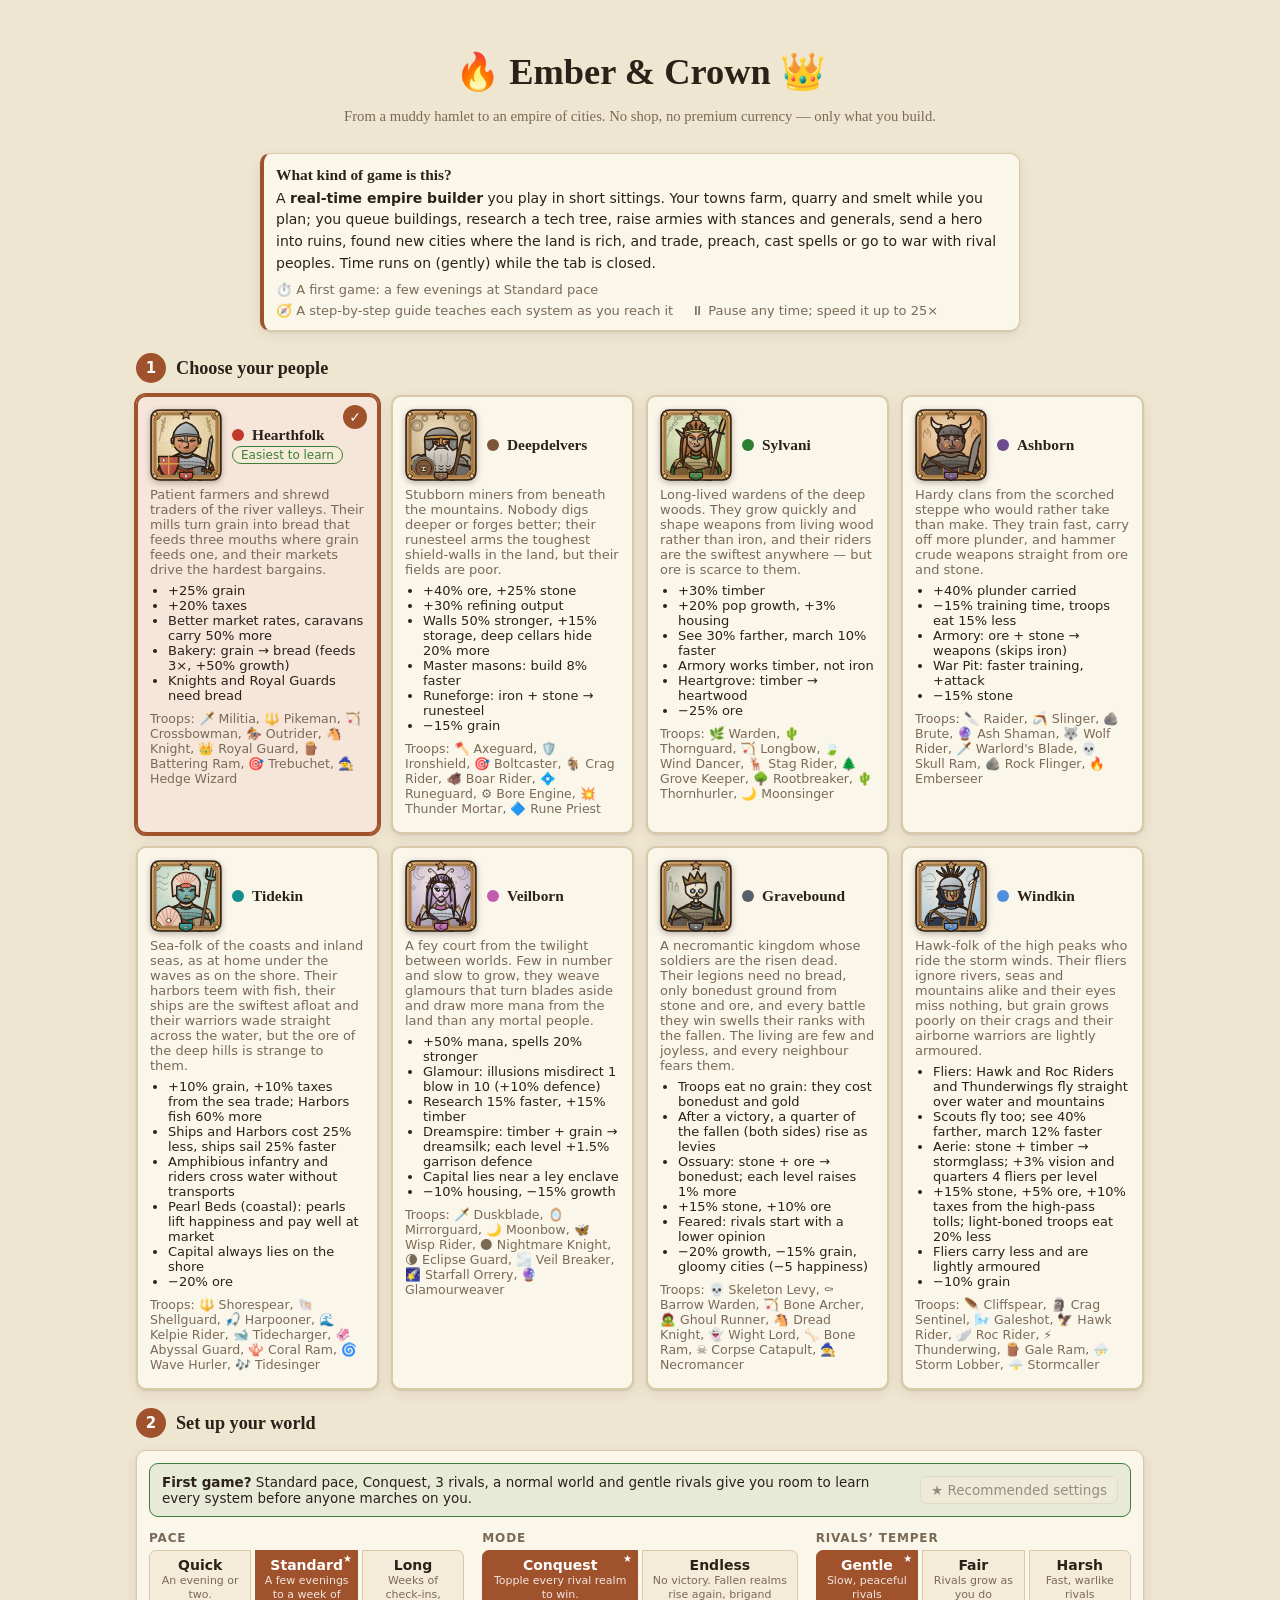
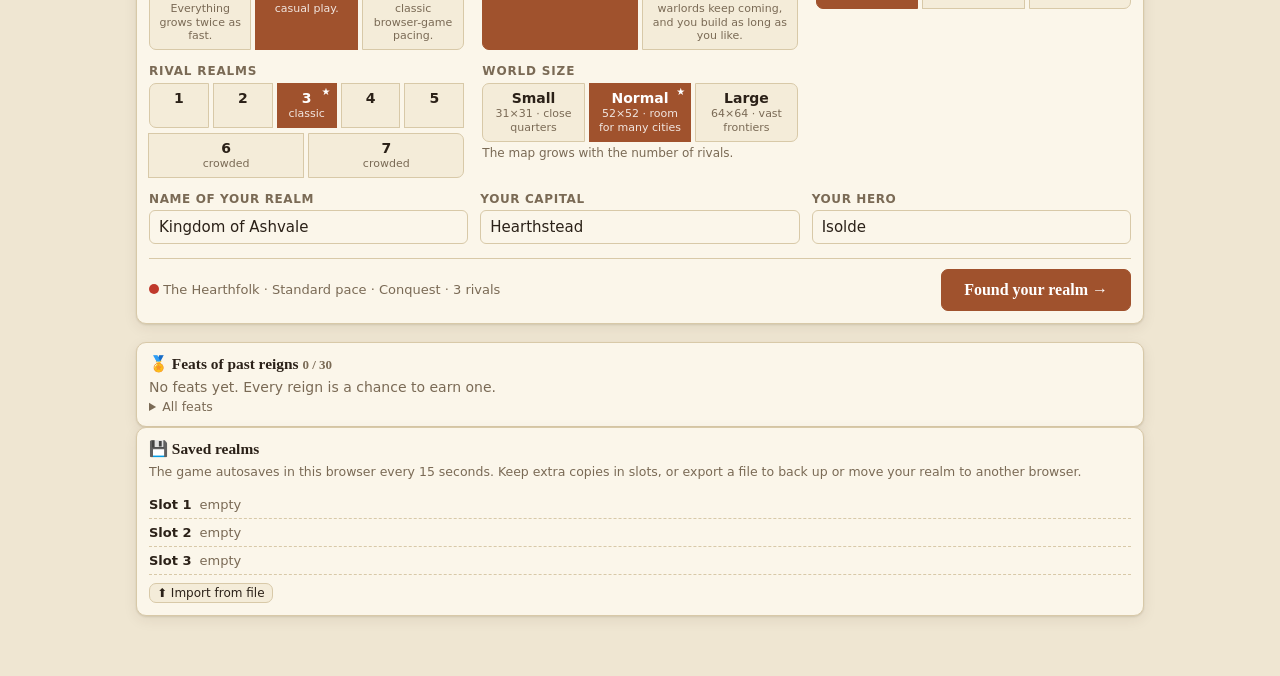
==== commit 8fea50ee: "Browser tab icon: an ember crown (SVG, PNG, touch icon, favicon.ico)" ====
--- a/index.html
+++ b/index.html
@@ -4,6 +4,10 @@
   <meta charset="utf-8">
   <meta name="viewport" content="width=device-width, initial-scale=1, viewport-fit=cover">
   <title>Ember &amp; Crown</title>
+  <link rel="icon" href="img/icon.svg" type="image/svg+xml">
+  <link rel="icon" href="img/icon-32.png" sizes="32x32" type="image/png">
+  <link rel="apple-touch-icon" href="img/apple-touch-icon.png">
+  <meta name="theme-color" content="#2e1d12">
   <link rel="stylesheet" href="css/style.css">
   <link rel="stylesheet" href="css/map.css">
   <link rel="stylesheet" href="css/city.css">
@@ -11,6 +15,7 @@
   <link rel="stylesheet" href="css/religion.css">
   <link rel="stylesheet" href="css/trade.css">
   <link rel="stylesheet" href="css/magic.css">
+  <link rel="stylesheet" href="css/magi.css">
   <link rel="stylesheet" href="css/research.css">
   <link rel="stylesheet" href="css/tutorial.css">
   <link rel="stylesheet" href="css/portraits.css">
--- a/css/magi.css
+++ b/css/magi.css
@@ -0,0 +1,40 @@
+/* Circle of Magi: the 🧙 Circle tab, the court magus chip, magi in battle reports */
+.mgi-head .mgi-orb { font-size: 34px; filter: drop-shadow(0 0 6px color-mix(in srgb, #8a5cd6 55%, transparent)); }
+.mgi-stat { display: flex; flex-direction: column; align-items: flex-end; min-width: 70px; font-size: 12px; }
+.mgi-stat b { font-size: 19px; font-family: var(--font); white-space: nowrap; }
+.mgi-ref { margin-top: 6px; font-size: 12.5px; }
+.mgi-ref summary { cursor: pointer; font-weight: 600; }
+.mgi-ref ul { margin: 4px 0 0; padding-left: 18px; }
+.mgi-ref li { margin: 2px 0; }
+.mgi-ref table td { vertical-align: top; padding: 4px 6px; font-size: 12.5px; }
+
+.mgi-grid { display: grid; grid-template-columns: repeat(auto-fill, minmax(300px, 1fr)); gap: 10px; }
+.mgi-card { display: flex; gap: 10px; align-items: flex-start; padding: 8px; border-radius: var(--radius); border: 1px solid var(--line);
+  border-left: 4px solid var(--school, #8a5cd6); background: linear-gradient(135deg, color-mix(in srgb, var(--school, #8a5cd6) 10%, var(--panel)), var(--panel) 65%); min-width: 0; }
+.mgi-card.cand { border-style: dashed; border-left-style: solid; }
+.mgi-pic { flex: 0 0 auto; }
+.mgi-noart { display: inline-flex; align-items: center; justify-content: center; font-size: 28px; border-radius: 10px; background: var(--panel2, #eadfc6); }
+.mgi-body { flex: 1; min-width: 0; display: flex; flex-direction: column; gap: 3px; }
+.mgi-name { font-size: 14px; overflow-wrap: anywhere; }
+.mgi-rank { display: inline-block; font-size: 11.5px; padding: 0 7px; border-radius: 99px; color: #fff; background: color-mix(in srgb, var(--school, #8a5cd6) 80%, #000); }
+.mgi-meta { display: flex; flex-wrap: wrap; align-items: center; gap: 4px 6px; font-size: 12.5px; }
+.mgi-post { font-size: 12.5px; }
+.mgi-btns { display: flex; flex-wrap: wrap; gap: 4px; margin-top: 2px; }
+.mgi-school { display: inline-flex; align-items: center; gap: 4px; padding: 0 8px; border-radius: 99px; font-size: 12px; white-space: nowrap;
+  border: 1px solid var(--school); color: var(--ink); background: color-mix(in srgb, var(--school) 14%, var(--panel)); }
+.mgi-bar { display: inline-block; width: 70px; height: 7px; border-radius: 4px; background: var(--panel2, #eadfc6); border: 1px solid var(--line); overflow: hidden; vertical-align: middle; }
+.mgi-bar > i { display: block; height: 100%; background: var(--school, #8a5cd6); }
+
+.mgi-chip { display: inline-flex; align-items: center; gap: 4px; font-size: 12.5px; padding: 1px 9px; border-radius: 99px; max-width: 100%;
+  border: 1px solid var(--school, var(--line)); background: color-mix(in srgb, var(--school, #8a5cd6) 10%, var(--panel)); color: var(--ink); overflow: hidden; text-overflow: ellipsis; white-space: nowrap; }
+
+.mgi-reps { display: flex; flex-wrap: wrap; gap: 8px; margin-top: 8px; }
+.mgi-rep { display: flex; gap: 6px; align-items: flex-start; font-size: 12.5px; padding: 4px 8px; border-radius: 8px; border-left: 3px solid var(--school); background: color-mix(in srgb, var(--school) 8%, var(--panel)); min-width: 0; flex: 1 1 220px; }
+.mgi-duel { flex: 1 1 100%; font-size: 13px; }
+
+@media (max-width: 520px) {
+  .mgi-grid { grid-template-columns: 1fr; }
+  .mgi-stat { min-width: 56px; }
+  .mgi-stat b { font-size: 16px; }
+  .mgi-card { padding: 6px; gap: 8px; }
+}
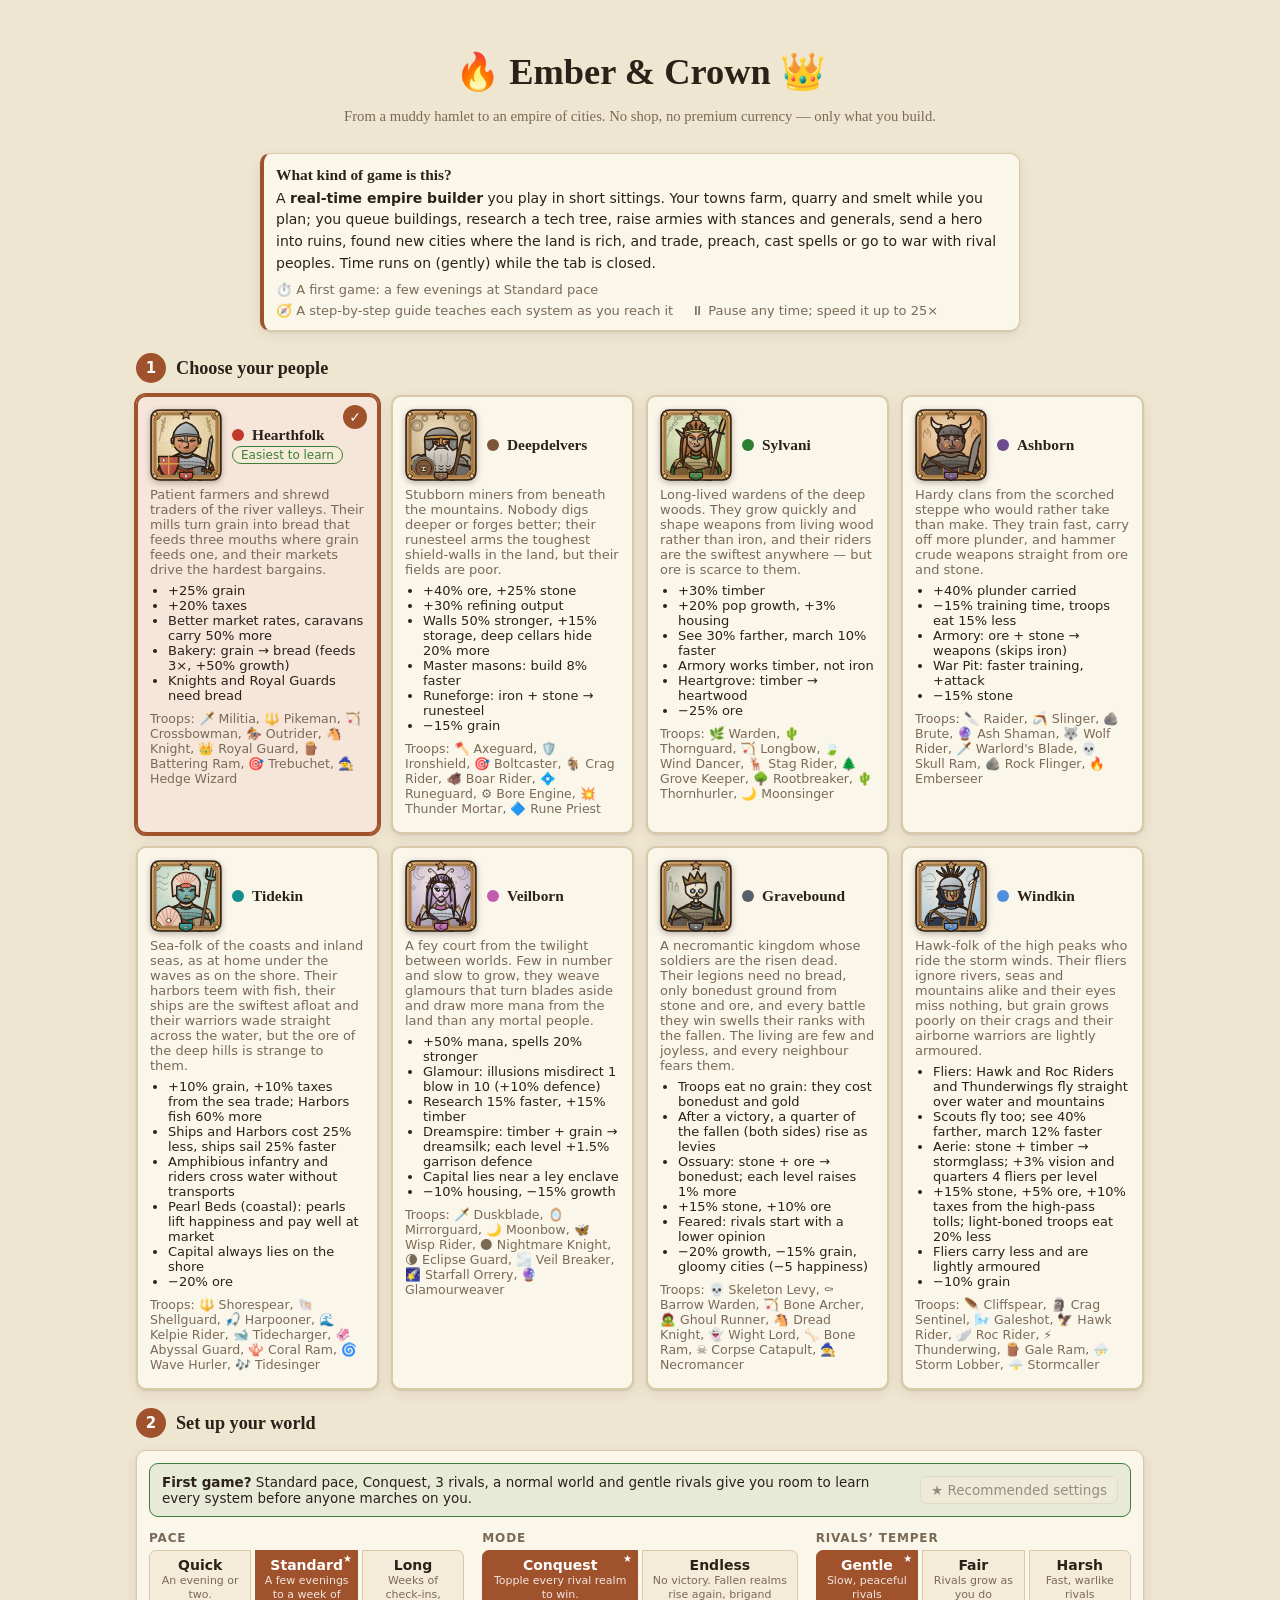
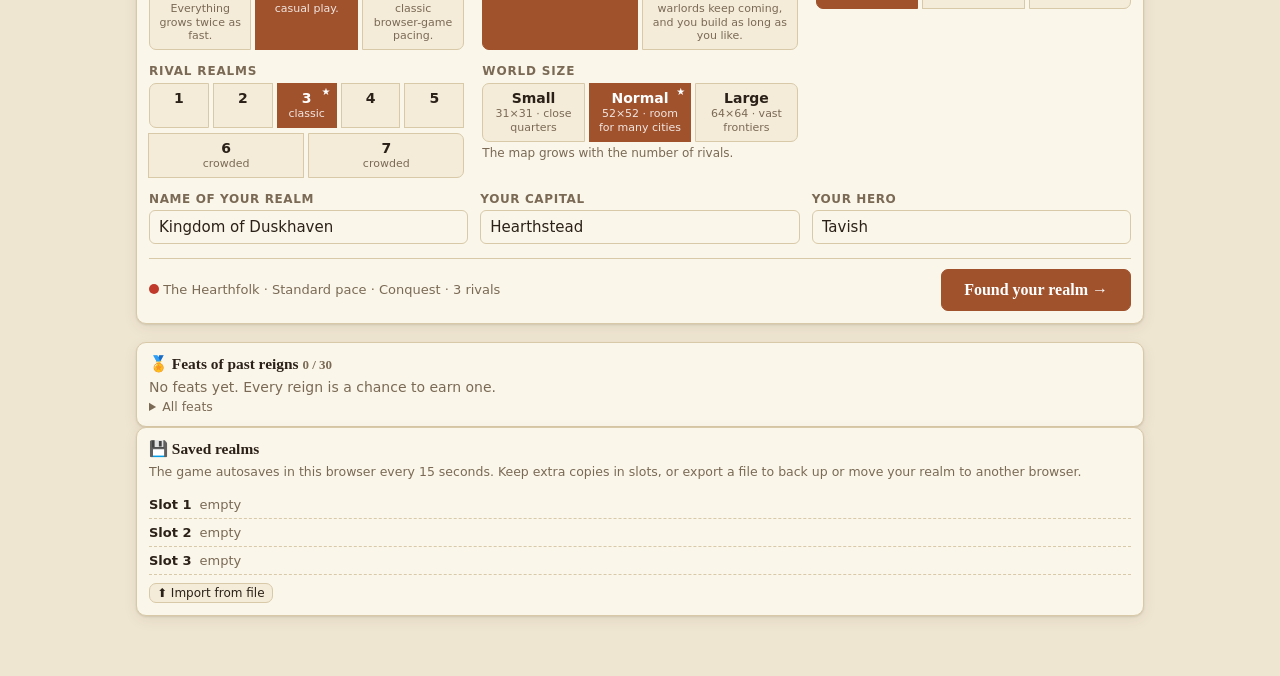
==== commit e544aaa4: "Move troops between your cities from the Military tab, with a realm garrison overview" ====
--- a/index.html
+++ b/index.html
@@ -84,6 +84,7 @@
   <script src="js/ui-council.js"></script>
   <script src="js/ui-storylets.js"></script>
   <script src="js/ui-autoexplore.js"></script>
+  <script src="js/ui-transfer.js"></script>
   <script src="js/ui-generals.js"></script>
   <script src="js/ui-ledger.js"></script>
   <script src="js/ui-dynasty.js"></script>
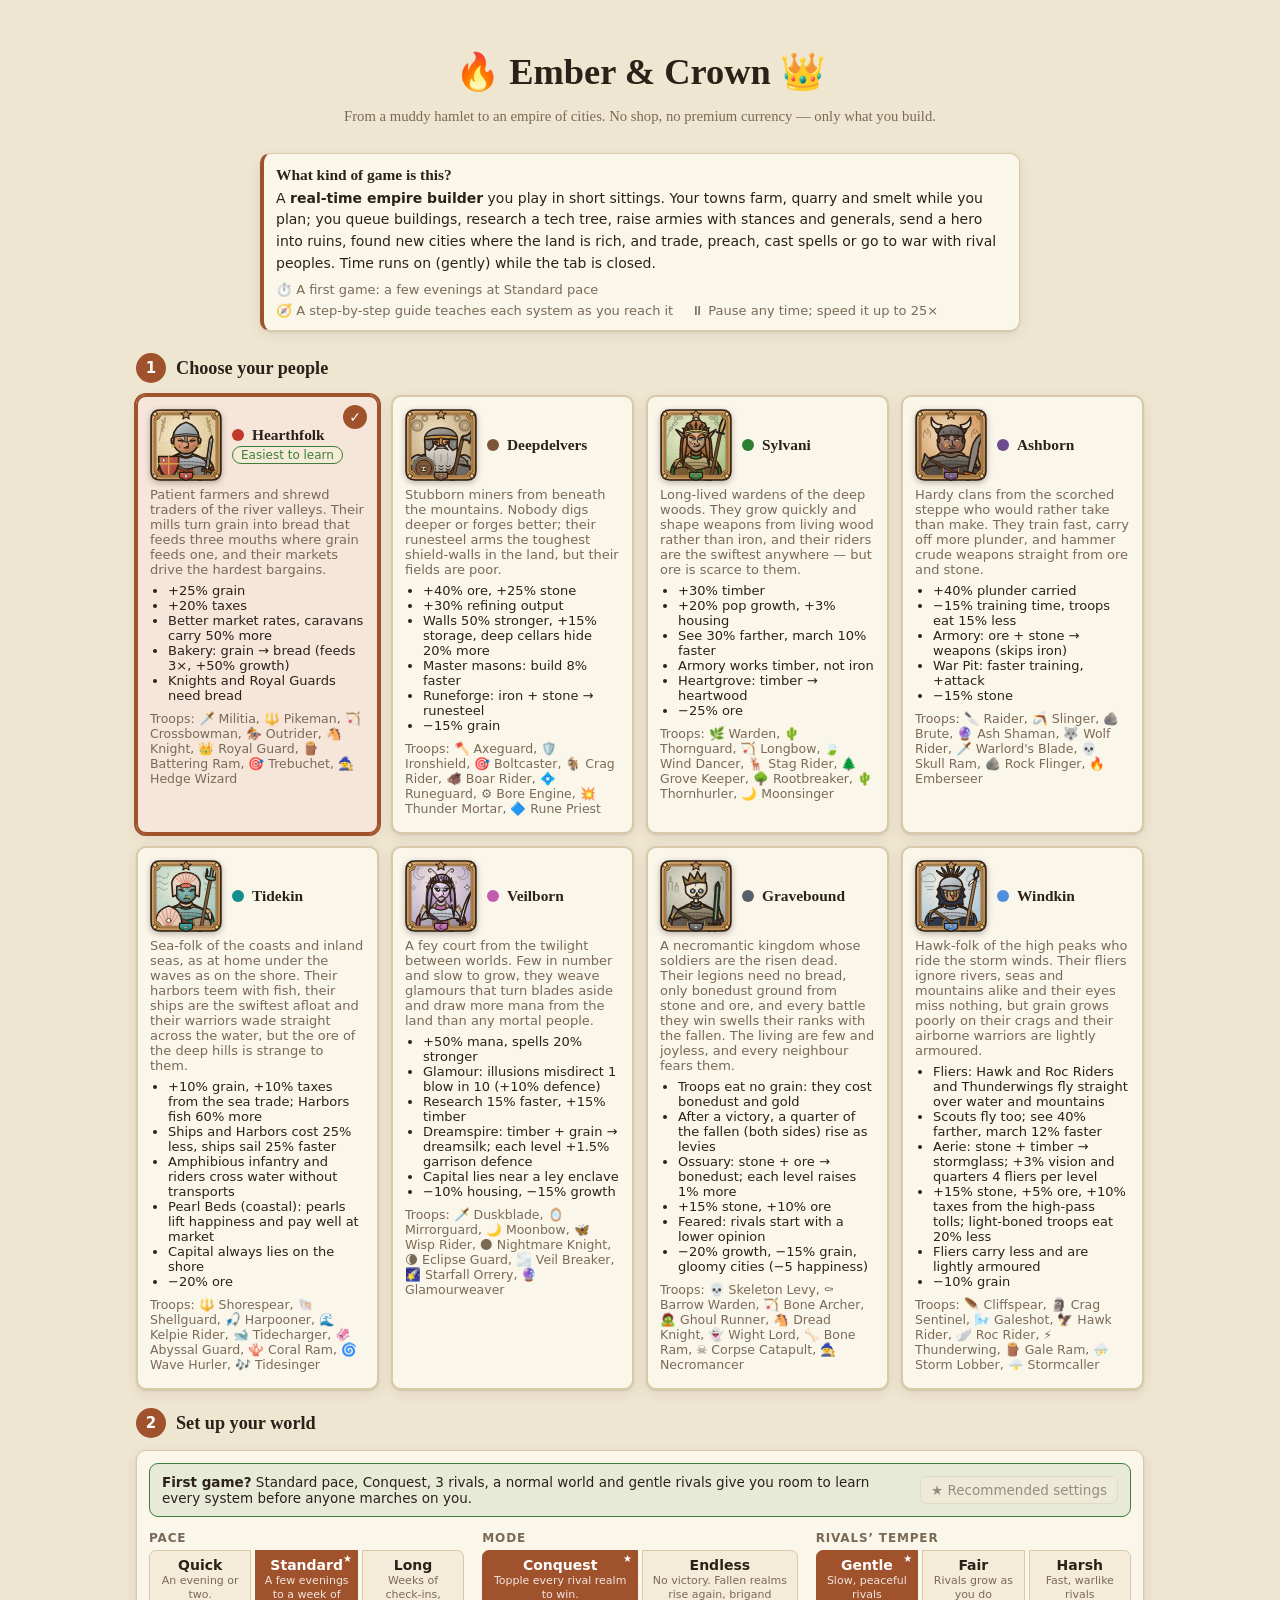
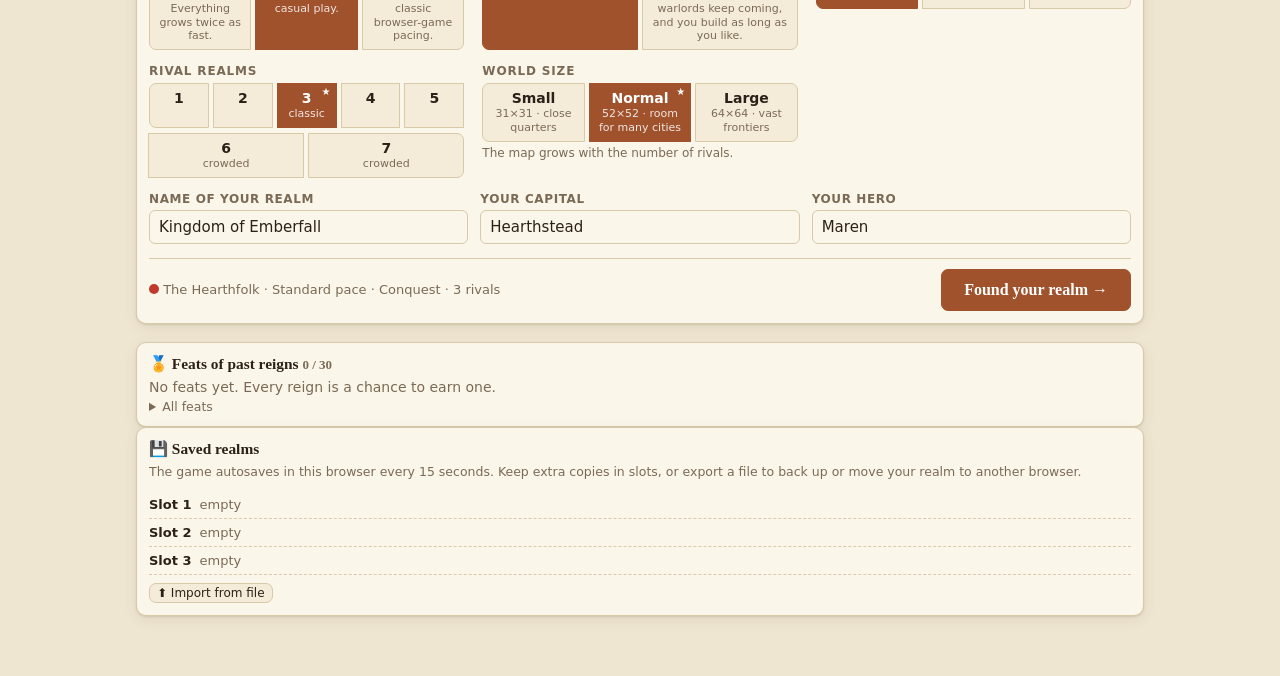
==== commit ff701c30: "Magic grimoire, Circle of Magi and battle magic, mage towers and magic visuals; realm-aware governor" ====
--- a/index.html
+++ b/index.html
@@ -53,6 +53,8 @@
   <script src="js/generals.js"></script>
   <script src="js/monsters.js"></script>
   <script src="js/logistics.js"></script>
+  <script src="js/roads.js"></script>
+  <script src="js/intercept.js"></script>
   <script src="js/dynasty.js"></script>
   <script src="js/portraits.js"></script>
   <script src="js/portrait-people.js"></script>
@@ -85,6 +87,8 @@
   <script src="js/ui-storylets.js"></script>
   <script src="js/ui-autoexplore.js"></script>
   <script src="js/ui-transfer.js"></script>
+  <script src="js/ui-intercept.js"></script>
+  <script src="js/ui-roads.js"></script>
   <script src="js/ui-generals.js"></script>
   <script src="js/ui-ledger.js"></script>
   <script src="js/ui-dynasty.js"></script>
--- a/css/magic.css
+++ b/css/magic.css
@@ -71,3 +71,125 @@
   .mg-cname { min-width: 0; }
   .mg-mapbanner { bottom: 10px; font-size: 13px; }
 }
+
+/* ---- sections ---- */
+.mg-sects { display: flex; gap: 6px; flex-wrap: wrap; margin: 0 0 10px; }
+.mg-sects button.on { background: color-mix(in srgb, #8a5cd6 22%, var(--panel)); border-color: #8a5cd6; font-weight: 600; }
+.mg-star { margin-top: 8px; font-size: 12.5px; padding: 5px 10px; border-radius: 10px; border: 1px dashed color-mix(in srgb, var(--school) 60%, var(--line)); background: color-mix(in srgb, var(--school) 7%, var(--panel)); }
+.mg-star.on { border-style: solid; background: linear-gradient(90deg, color-mix(in srgb, var(--school) 22%, var(--panel)), var(--panel)); box-shadow: 0 0 10px color-mix(in srgb, var(--school) 35%, transparent); }
+
+/* ---- the Grimoire tree ---- */
+.gm-host { position: relative; margin: 8px 0; border-radius: 10px; border: 1px solid var(--line); overflow: hidden; background: #1b1530; }
+.gm-view { overflow: auto; max-height: 72vh; -webkit-overflow-scrolling: touch; overscroll-behavior: contain; }
+.gm-svg { display: block; font-family: var(--font); }
+.gm-band.b0 { fill: #efe3c4; } .gm-band.b1 { fill: #d9dfeb; } .gm-band.b2 { fill: #cfc2e6; } .gm-band.b3 { fill: #221a44; }
+.gm-bandname { font-size: 15px; font-weight: 700; fill: #3a2a18; } .gm-bandname.b1 { fill: #22324f; } .gm-bandname.b2 { fill: #3d2266; } .gm-bandname.b3 { fill: #ffe7a0; }
+.gm-bandsub { font-size: 11px; fill: #6b5a40; } .gm-bandsub.b1 { fill: #4a5a78; } .gm-bandsub.b2 { fill: #5a4280; } .gm-bandsub.b3 { fill: #cdbcf4; }
+.gm-lanerule { stroke: rgba(0,0,0,.18); stroke-width: 1; }
+.gm-lanehead { opacity: .9; }
+.gm-laneico { font-size: 20px; }
+.gm-lanename { font-size: 12px; font-weight: 700; fill: #fff; paint-order: stroke; stroke: rgba(0,0,0,.35); stroke-width: 2px; }
+.gm-lanestate { font-size: 10px; fill: #fff; opacity: .85; font-style: italic; }
+.gm-lane.closed .gm-lanebg { opacity: .03 !important; }
+.gm-lane.closed .gm-lanehead { opacity: .45; }
+.gm-link { fill: none; stroke-width: 1.6; opacity: .28; }
+.gm-link.alt { stroke-dasharray: 4 3; }
+.gm-link.ready { opacity: .7; stroke-width: 2.2; }
+.gm-link.done { opacity: 1; stroke-width: 2.6; stroke-dasharray: none; }
+.gm-link.selpath { opacity: 1; stroke-width: 3.2; stroke: var(--accent, #d9a23a) !important; }
+.gm-fork { stroke: #b3261e; stroke-width: 1.4; stroke-dasharray: 2 3; opacity: .7; }
+.gm-forkmark { font-size: 10px; fill: #b3261e; font-style: italic; font-weight: 700; }
+.gm-node { cursor: pointer; }
+.gm-node:focus { outline: none; }
+.gm-node:focus-visible .gm-frame { stroke-width: 4; }
+.gm-halo { opacity: 0; }
+.gm-ring { fill: none; stroke-width: 3.5; opacity: .95; }
+.gm-frame { fill: #f6f1e4; stroke-width: 2.5; }
+.gm-ico { font-size: 17px; pointer-events: none; }
+.gm-name { font-size: 10.5px; fill: #241a33; font-weight: 600; paint-order: stroke; stroke: rgba(255,255,255,.8); stroke-width: 3px; pointer-events: none; }
+.gm-badge { font-size: 11px; fill: #7a3b1e; font-weight: 700; }
+.gm-q { display: none; } .gm-node.queued .gm-q { display: inline; }
+.gm-q circle { fill: #8a5cd6; } .gm-q text { fill: #fff; font-size: 10px; font-weight: 700; }
+.gm-lock { font-size: 10px; display: none; } .gm-node.locked .gm-lock, .gm-node.gated .gm-lock { display: inline; }
+.gm-node.known .gm-frame { fill: color-mix(in srgb, var(--c) 40%, #fff); stroke-width: 3.5; }
+.gm-node.known .gm-halo { opacity: .28; filter: url(#gmGlow); }
+.gm-node.avail .gm-frame { fill: #fff; stroke-dasharray: none; }
+.gm-node.avail .gm-halo { opacity: .14; }
+.gm-node.active .gm-halo { opacity: .35; animation: gmPulse 1.6s ease-in-out infinite; }
+.gm-node.gated { opacity: .62; } .gm-node.gated .gm-frame { stroke-dasharray: 4 3; }
+.gm-node.locked { opacity: .42; } .gm-node.locked .gm-frame { fill: #ddd6c8; }
+.gm-node.closed { opacity: .28; }
+.gm-node.forsaken { opacity: .3; } .gm-node.forsaken .gm-frame { fill: #c9c0b8; stroke: #777 !important; }
+.gm-node.sel .gm-frame { stroke-width: 4.5; }
+.gm-node.sel .gm-halo { opacity: .45; }
+.gm-band.b3 ~ .gm-nodes .gm-name { fill: #241a33; }
+@keyframes gmPulse { 50% { opacity: .12; } }
+
+/* study bar, queue, detail */
+.mg-active { display: flex; align-items: center; gap: 10px; padding: 6px 10px; border-radius: 10px; border-left: 4px solid var(--school); background: color-mix(in srgb, var(--school) 9%, var(--panel)); margin: 6px 0; }
+.mg-activeico { font-size: 24px; } .mg-activebody { flex: 1; min-width: 0; font-size: 13px; }
+.mg-queue { display: flex; flex-wrap: wrap; gap: 6px; align-items: center; font-size: 12.5px; margin: 4px 0; }
+.mg-qchip { display: inline-flex; align-items: center; gap: 3px; padding: 1px 4px 1px 8px; border-radius: 99px; border: 1px solid color-mix(in srgb, var(--school) 60%, var(--line)); background: color-mix(in srgb, var(--school) 8%, var(--panel)); }
+.mg-qchip button.small { padding: 0 5px; font-size: 11px; }
+.mg-qnote { font-size: 12px; }
+.mg-detail { margin-top: 8px; padding: 10px 12px; border-radius: 10px; border: 1px solid var(--line); border-left: 4px solid var(--school, #8a5cd6); background: var(--panel); font-size: 13px; }
+.mg-dico { font-size: 26px; width: 42px; height: 42px; display: inline-flex; align-items: center; justify-content: center; border-radius: 50%; border: 2.5px solid var(--school); background: color-mix(in srgb, var(--school) 10%, var(--panel)); }
+.mg-dico.k-lore { border-radius: 9px; } .mg-dico.k-meta { border-radius: 4px; transform: rotate(0); } .mg-dico.k-ench { border-radius: 30%; }
+.mg-flavor { font-style: italic; color: var(--muted); margin: 6px 0 2px; }
+.mg-fx { margin: 4px 0; } .mg-meta { white-space: nowrap; font-size: 11.5px; }
+.mg-rel { margin: 4px 0; display: flex; flex-wrap: wrap; gap: 4px; align-items: center; }
+.mg-nchip { border-color: color-mix(in srgb, var(--school) 55%, var(--line)); }
+.mg-nchip.done { background: color-mix(in srgb, var(--school) 14%, var(--panel)); }
+.mg-actions { gap: 6px; margin-top: 6px; }
+.mg-costline span { margin-right: 6px; } .mg-costline .lack { color: var(--bad); }
+.mg-legend { display: inline-flex; flex-wrap: wrap; gap: 6px; align-items: center; margin-left: 6px; font-size: 12px; }
+.mg-legend i { display: inline-block; width: 12px; height: 12px; border: 2px solid #8a5cd6; background: var(--panel); vertical-align: middle; }
+.mg-legend i.k-spell { border-radius: 50%; } .mg-legend i.k-lore { border-radius: 3px; } .mg-legend i.k-meta { transform: rotate(45deg); width: 10px; height: 10px; } .mg-legend i.k-ench { clip-path: polygon(25% 0, 75% 0, 100% 50%, 75% 100%, 25% 100%, 0 50%); background: #8a5cd6; }
+
+/* list view */
+.mg-list { margin: 8px 0; }
+.mg-listcircle h4 { margin: 10px 0 4px; font-size: 14px; }
+.mg-lrow { display: flex; flex-wrap: wrap; gap: 4px; align-items: center; padding: 3px 0 3px 6px; border-left: 3px solid var(--school); margin-bottom: 3px; }
+.mg-llane { width: 22px; text-align: center; }
+.mg-lnode { font-size: 12px; padding: 2px 8px; border-radius: 99px; border: 1px solid color-mix(in srgb, var(--school) 50%, var(--line)); background: var(--panel); }
+.mg-lnode.known { background: color-mix(in srgb, var(--school) 20%, var(--panel)); font-weight: 600; }
+.mg-lnode.locked, .mg-lnode.gated, .mg-lnode.closed { opacity: .55; }
+.mg-lnode.forsaken { opacity: .35; text-decoration: line-through; }
+.mg-lnode.active { box-shadow: 0 0 0 2px var(--school); }
+.mg-lnode.sel { outline: 2px solid var(--accent, #d9a23a); }
+.mg-lnode.queued::after { content: ' ⏳'; }
+
+/* schools */
+.mg-srow { display: grid; grid-template-columns: minmax(170px, 1fr) 2fr auto; gap: 8px; align-items: center; padding: 7px 0 7px 8px; border-top: 1px solid var(--line); border-left: 4px solid var(--school); }
+.mg-sroutes { display: flex; flex-wrap: wrap; gap: 4px; }
+.mg-route { font-size: 12px; padding: 1px 8px; border-radius: 99px; background: color-mix(in srgb, var(--school) 10%, var(--panel)); border: 1px solid color-mix(in srgb, var(--school) 40%, var(--line)); }
+.mg-sright { display: flex; align-items: center; gap: 6px; flex-wrap: wrap; justify-content: flex-end; }
+
+/* spellbook extras */
+.mg-mastery { display: inline-flex; gap: 2px; vertical-align: middle; margin-left: 4px; }
+.mg-mastery i { width: 7px; height: 7px; border-radius: 50%; border: 1.2px solid var(--school); }
+.mg-mastery i.on { background: var(--school); }
+.mg-metas { gap: 6px; margin-top: 6px; }
+.mg-metabtn.on { background: color-mix(in srgb, #8a5cd6 25%, var(--panel)); border-color: #8a5cd6; font-weight: 600; }
+.card.mg-spell.starlit { box-shadow: 0 0 0 1px var(--school), 0 0 12px color-mix(in srgb, var(--school) 40%, transparent); }
+
+/* enchantments */
+.mg-erow { padding: 8px 0; border-top: 1px solid var(--line); display: flex; flex-direction: column; gap: 5px; }
+.mg-elist { display: flex; flex-wrap: wrap; gap: 6px; }
+.mg-ench { display: inline-flex; align-items: center; gap: 4px; font-size: 12.5px; padding: 2px 4px 2px 9px; border-radius: 99px; border: 1px solid var(--school); background: color-mix(in srgb, var(--school) 12%, var(--panel)); }
+.mg-ench button.small { padding: 0 5px; font-size: 11px; }
+.mg-eadd { gap: 6px; } .mg-eadd select { min-width: 0; flex: 1 1 180px; max-width: 100%; }
+
+@media (prefers-reduced-motion: reduce) { .gm-node.active .gm-halo { animation: none; } }
+@media (max-width: 640px) {
+  .gm-view { max-height: 62vh; }
+  .mg-srow { grid-template-columns: 1fr; padding-left: 8px; }
+  .mg-sright { justify-content: flex-start; }
+  .mg-active { flex-wrap: wrap; }
+}
+.gm-inner { display: flex; width: max-content; }
+.gm-svgl { position: sticky; left: 0; z-index: 2; flex: none; display: block; box-shadow: 2px 0 6px rgba(0,0,0,.35); }
+.gm-corner { fill: #1b1530; }
+.gm-cornertext { font-size: 13px; font-weight: 700; fill: #e8dcff; }
+.gm-svgl .gm-lanehead { opacity: 1; }
+.gm-svgl .gm-lane.closed .gm-lanehead { opacity: .55; }
--- a/css/research.css
+++ b/css/research.css
@@ -15,6 +15,33 @@
 .tt-active { display: flex; align-items: center; gap: 10px; padding: 8px 10px; border: 1px solid var(--line); border-radius: 8px; background: var(--panel2); }
 .tt-activeico { font-size: 26px; }
 .tt-activebody { flex: 1; min-width: 0; display: flex; flex-direction: column; gap: 4px; }
+/* parallel studies */
+.tt-studies { display: flex; flex-direction: column; gap: 6px; }
+.tt-slothead { gap: 8px; flex-wrap: wrap; align-items: center; font-size: 13px; }
+.tt-slotpill { font-weight: 700; }
+.tt-slothint { font-size: 12px; flex: 1 1 260px; min-width: 0; }
+.tt-actbtns { display: inline-flex; gap: 4px; flex-wrap: wrap; justify-content: flex-end; }
+.tt-freeslot { border-style: dashed; font-size: 12.5px; }
+.tt-qchip.next { border-color: #3f9d3a; box-shadow: inset 0 0 0 1px #3f9d3a55; }
+.tt-qnext { font-size: 11px; font-weight: 700; color: #2f7d2a; white-space: nowrap; }
+.tt-qafter { font-size: 11px; white-space: nowrap; }
+.tt-lvtag { display: inline-block; padding: 0 6px; border-radius: 99px; font-size: 11px; font-weight: 700; background: #5b3fa3; color: #fff3c4; white-space: nowrap; }
+.tt-qpos { font-size: 11.5px; font-weight: 700; color: var(--accent); white-space: nowrap; }
+.tt-lprog { display: inline-flex; align-items: center; gap: 6px; font-size: 12px; min-width: 0; }
+.tt-lprog .bar { width: 70px; flex: 0 0 70px; }
+/* repeatable (mastery) techs */
+.tt-repring { fill: none; stroke: #7a5cd6; stroke-width: 2; stroke-dasharray: 3 4; opacity: .85; }
+.tt-node.e3 .tt-repring { stroke: #d9c8ff; }
+.tt-repico { font-size: 13px; font-weight: 700; fill: #5b3fa3; font-family: var(--ui) !important; }
+.tt-node.e3 .tt-repico { fill: #d9c8ff; }
+.tt-lvbadge rect { fill: #5b3fa3; stroke: #fff3c4; stroke-width: 1; }
+.tt-lvbadge text { font-size: 10px; font-weight: 700; fill: #fff3c4; font-family: var(--ui) !important; }
+.tt-node.repeat.haslv .tt-face { stroke: #7a5cd6; stroke-width: 2.2; }
+.tt-detail.repeat { box-shadow: inset 3px 0 0 #7a5cd6; }
+.tt-legend.tt-legrep { background: #5b3fa3; color: #fff3c4; }
+.tt-repmark { color: #7a5cd6; font-weight: 700; }
+.tt-lrow.repeat { background: linear-gradient(90deg, #7a5cd614, transparent 60%); }
+.tt-lrow.queued .tt-lname { font-weight: 600; }
 .tt-queue, .tt-rec { display: flex; flex-wrap: wrap; gap: 6px; align-items: center; font-size: 13px; }
 .tt-qchip, .tt-recitem { display: inline-flex; align-items: center; gap: 4px; padding: 2px 4px 2px 8px; border: 1px solid var(--line); border-radius: 99px; background: var(--panel2); }
 .tt-qchip b { color: var(--accent); }
@@ -168,7 +195,8 @@
 .tt-listera.e2 h3 { background: linear-gradient(90deg, #f7fafc, #b9c4ce); color: #1f2a33; }
 .tt-listera.e3 h3 { background: linear-gradient(90deg, #2b1f52, #4b3a8a); color: #ffe08a; }
 .tt-listera.e3 h3 .muted { color: #d9c8ff; }
-.tt-lrow { display: grid; grid-template-columns: minmax(150px, 1.1fr) 2fr auto; gap: 8px; align-items: center; padding: 4px 6px; border-bottom: 1px solid var(--line); font-size: 13px; }
+.tt-lrow { display: grid; grid-template-columns: minmax(150px, 1fr) minmax(160px, 1.5fr) minmax(220px, 1.3fr); gap: 8px; align-items: center; padding: 4px 6px; border-bottom: 1px solid var(--line); font-size: 13px; }
+.tt-lst { display: flex; flex-wrap: wrap; gap: 4px; align-items: center; justify-content: flex-end; min-width: 0; }
 .tt-lrow.done .tt-lname { color: var(--good); }
 .tt-lrow.locked { opacity: .6; }
 .tt-lrow.sel { background: var(--panel2); }
@@ -182,5 +210,10 @@
   .tt-tools input[type=search] { min-width: 0; max-width: none; width: 100%; flex-basis: 100%; }
   .tt-lrow { grid-template-columns: 1fr auto; }
   .tt-lrow .tt-lfx { grid-column: 1 / -1; grid-row: 2; }
+  .tt-lrow { grid-template-columns: minmax(0, 1fr); }
+  .tt-lrow .tt-lst { grid-column: 1 / -1; grid-row: 3; justify-content: flex-start; }
+  .tt-active { flex-wrap: wrap; }
+  .tt-active .tt-activebody { flex-basis: calc(100% - 46px); }
+  .tt-actbtns { margin-left: auto; }
   .tt-erabtn { font-size: 11.5px; padding: 3px 7px 6px; }
 }
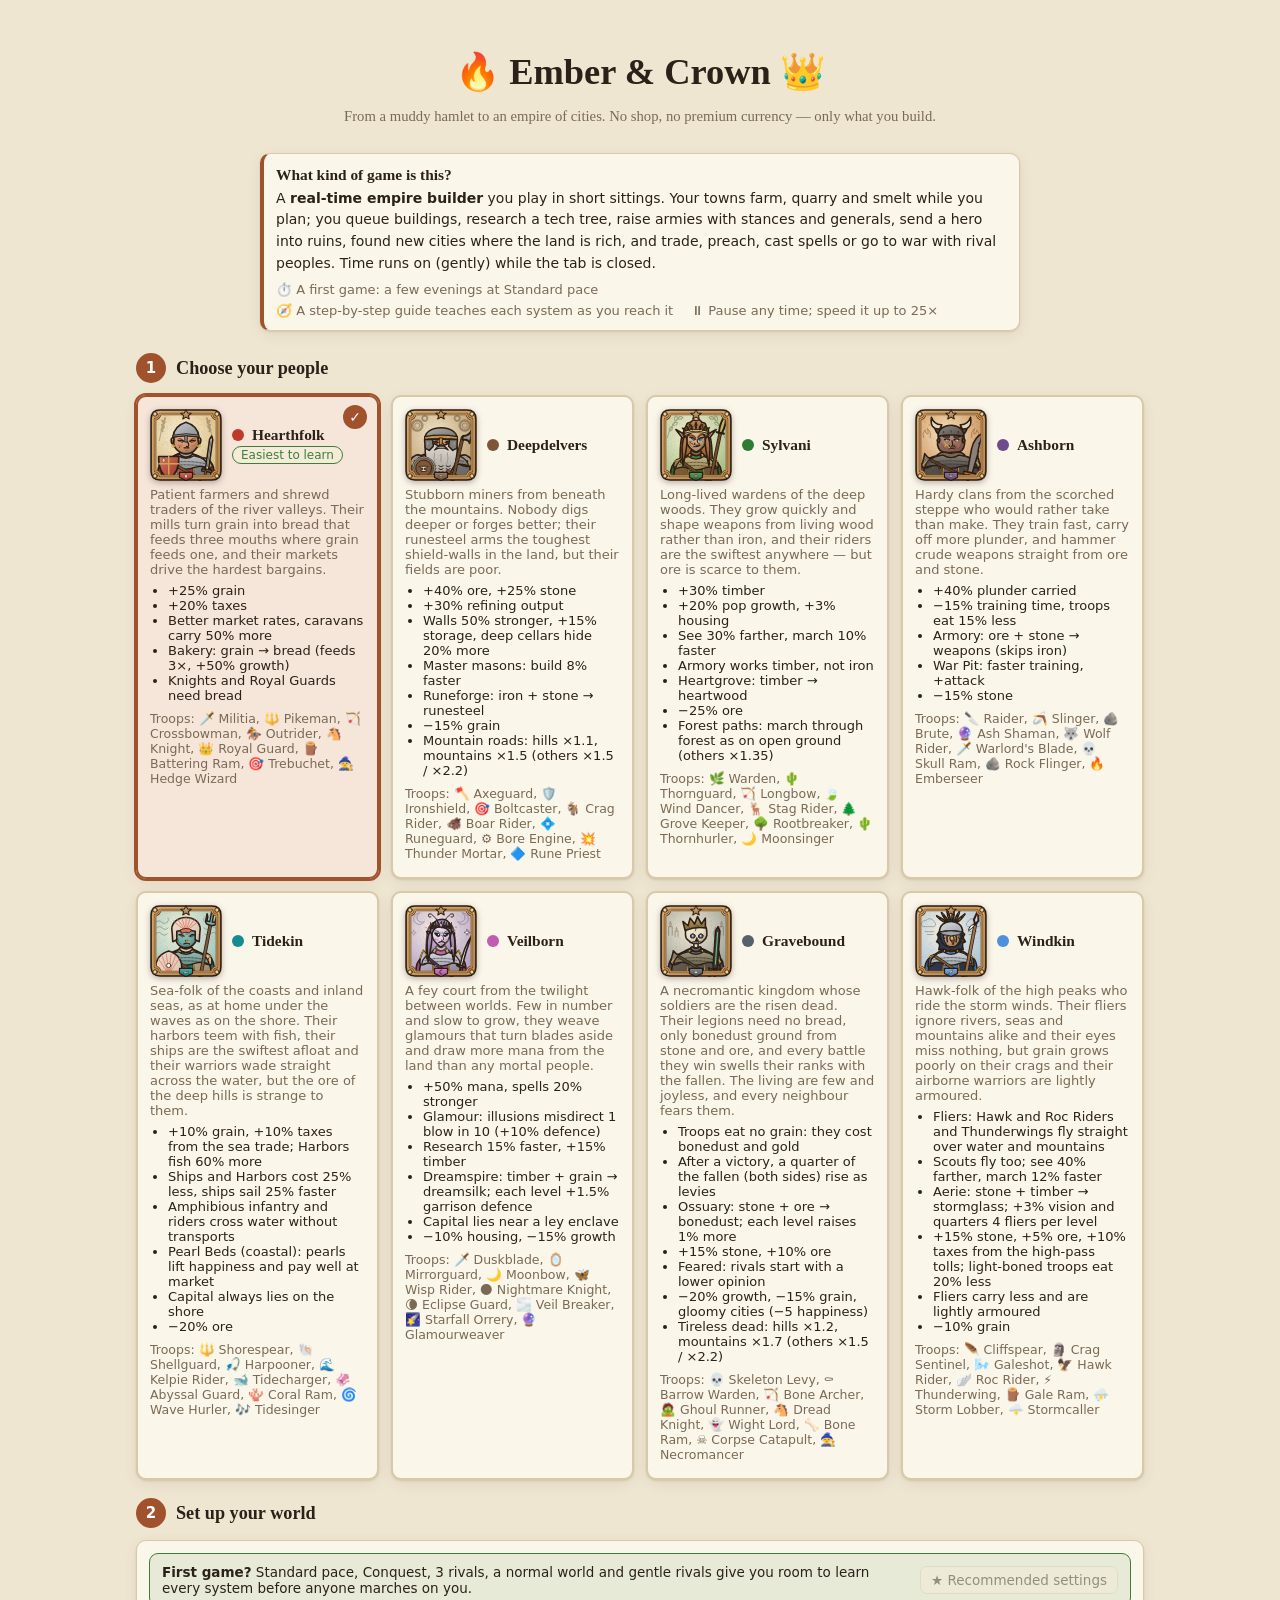
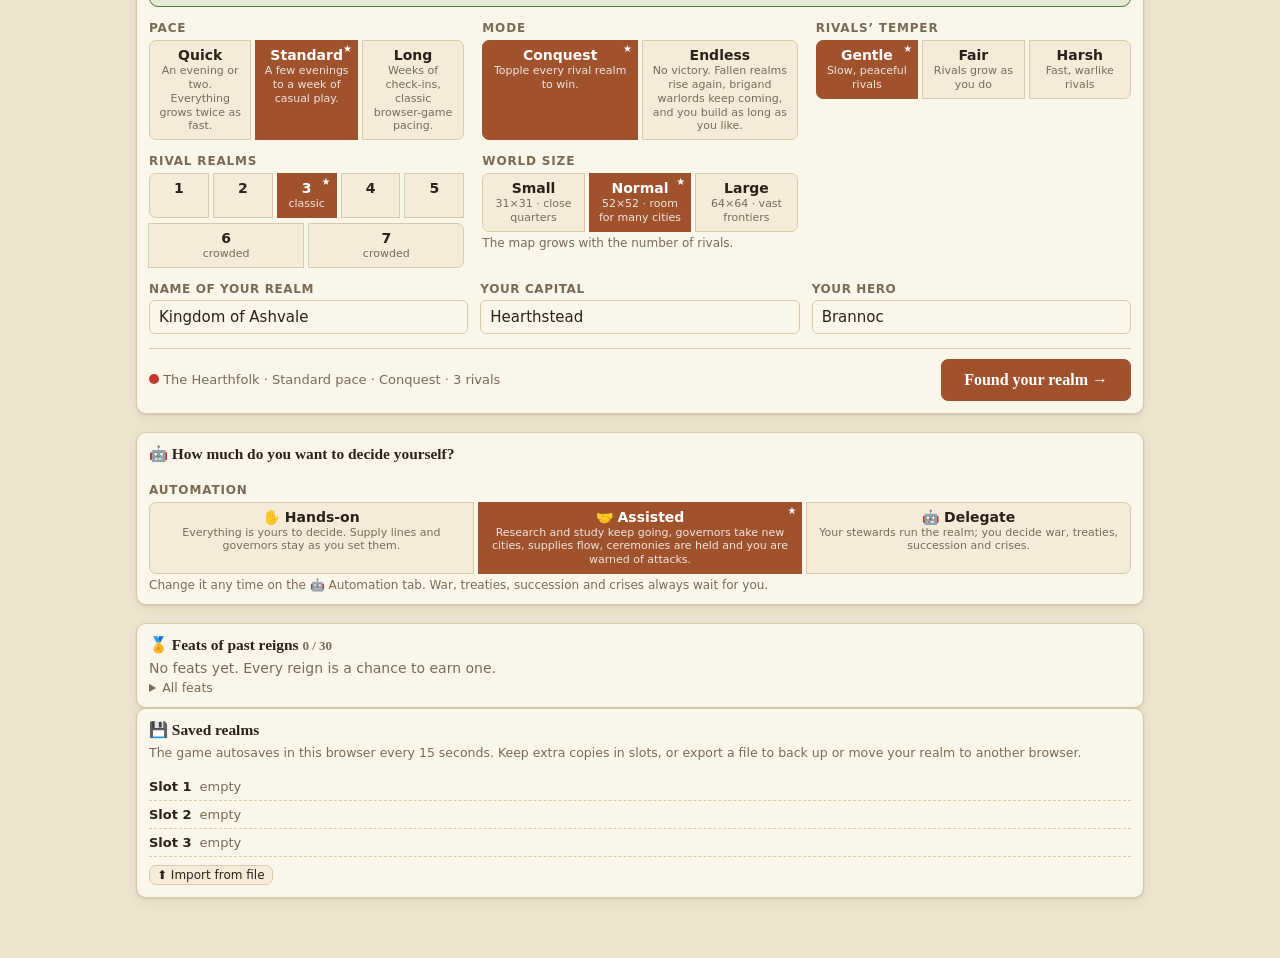
==== commit cc9c829f: "City quarters, AI war plans gated by diplomacy, automation centre with decisions inbox, keyboard con" ====
--- a/index.html
+++ b/index.html
@@ -20,6 +20,7 @@
   <link rel="stylesheet" href="css/tutorial.css">
   <link rel="stylesheet" href="css/portraits.css">
   <link rel="stylesheet" href="css/diplomacy.css">
+  <link rel="stylesheet" href="css/cli.css">
   <link rel="stylesheet" href="css/mobile.css">
 </head>
 <body>
@@ -54,7 +55,11 @@
   <script src="js/monsters.js"></script>
   <script src="js/logistics.js"></script>
   <script src="js/roads.js"></script>
+  <script src="js/quarters.js"></script>
   <script src="js/intercept.js"></script>
+  <script src="js/warplan.js"></script>
+  <script src="js/automation.js"></script>
+  <script src="js/cli.js"></script>
   <script src="js/dynasty.js"></script>
   <script src="js/portraits.js"></script>
   <script src="js/portrait-people.js"></script>
@@ -89,6 +94,9 @@
   <script src="js/ui-transfer.js"></script>
   <script src="js/ui-intercept.js"></script>
   <script src="js/ui-roads.js"></script>
+  <script src="js/ui-quarters.js"></script>
+  <script src="js/ui-automation.js"></script>
+  <script src="js/ui-cli.js"></script>
   <script src="js/ui-generals.js"></script>
   <script src="js/ui-ledger.js"></script>
   <script src="js/ui-dynasty.js"></script>
--- a/css/tutorial.css
+++ b/css/tutorial.css
@@ -70,6 +70,7 @@
 .tut-list { list-style: none; margin: 4px 0 10px; padding: 0; max-height: 46vh; overflow: auto; }
 .tut-list li { display: flex; align-items: center; gap: 8px; padding: 5px 0; border-bottom: 1px dashed var(--line); font-size: 13px; }
 .tut-list li .tut-li-s { flex: 0 0 16px; text-align: center; font-weight: 700; color: var(--muted); }
+.tut-later { font-size: 12px; margin: -4px 0 10px; }
 .tut-list li.past .tut-li-s { color: var(--good, #4a8a3a); }
 .tut-list li.cur .tut-li-s { color: var(--accent); }
 .tut-list li .tut-li-t { flex: 1; min-width: 0; }
--- a/css/cli.css
+++ b/css/cli.css
@@ -0,0 +1,85 @@
+/* =====================================================================
+   Keyboard console (js/ui-cli.js): docked bottom or right, a palette mode,
+   the shortcut overlay and a visible focus ring for keyboard play.
+   ===================================================================== */
+:root { --cli-mono: ui-monospace, "SF Mono", Menlo, Consolas, "Liberation Mono", monospace; --cli-h: min(42vh, 380px); --cli-w: min(46vw, 560px); }
+
+#ecCli { position: fixed; z-index: 950; display: none; flex-direction: column; left: 0; right: 0; bottom: 0; height: var(--cli-h);
+  background: var(--panel); color: var(--ink); border-top: 2px solid var(--accent); box-shadow: 0 -4px 18px rgba(40, 25, 10, .22); font: 13px/1.45 var(--cli-mono); }
+#ecCli.on { display: flex; }
+#ecCli.cli-right { left: auto; top: 0; width: var(--cli-w); height: auto; border-top: 0; border-left: 2px solid var(--accent); box-shadow: -4px 0 18px rgba(40, 25, 10, .22); }
+html.ec-cli-open body { padding-bottom: var(--cli-h); }
+html.ec-cli-right body { padding-bottom: 0; padding-right: var(--cli-w); }
+
+.cli-hd { display: flex; align-items: center; gap: 10px; padding: 4px 10px; background: var(--panel2); border-bottom: 1px solid var(--line); font-family: var(--ui); font-size: 12.5px; }
+.cli-hd b { font-family: var(--font); font-size: 14px; }
+.cli-tips { color: var(--muted); overflow: hidden; white-space: nowrap; text-overflow: ellipsis; min-width: 0; }
+.cli-tips code { font-family: var(--cli-mono); }
+.cli-sp { flex: 1; }
+.cli-hd button { padding: 1px 8px; }
+
+.cli-out { flex: 1; overflow: auto; padding: 6px 12px; white-space: pre-wrap; word-break: break-word; tab-size: 2; overscroll-behavior: contain; }
+.cli-l { min-height: 1.45em; }
+.cli-cmd { color: var(--accent); font-weight: 600; margin-top: 6px; }
+.cli-err { color: var(--bad); }
+.cli-ask { color: var(--warn, #b07a10); font-weight: 600; }
+.cli-sys { color: var(--muted); }
+
+.cli-sug { list-style: none; margin: 0; padding: 2px 0; max-height: 40%; overflow: auto; border-top: 1px dashed var(--line); background: var(--panel); }
+.cli-sug li { padding: 2px 12px; cursor: pointer; white-space: nowrap; overflow: hidden; text-overflow: ellipsis; }
+.cli-sug li.on, .cli-sug li:hover { background: color-mix(in srgb, var(--accent) 16%, var(--panel)); }
+.cli-sug li.on { box-shadow: inset 3px 0 0 var(--accent); }
+.cli-sug .cli-k { display: inline-block; min-width: 7.5em; color: var(--muted); font-size: 11px; }
+.cli-sug .cli-more { color: var(--muted); cursor: default; font-size: 11.5px; }
+.cli-hint { padding: 0 12px; color: var(--muted); font-size: 11.5px; min-height: 0; }
+.cli-hint:empty { display: none; }
+
+.cli-in { display: flex; align-items: center; gap: 6px; padding: 6px 10px; border-top: 1px solid var(--line); background: var(--panel2); cursor: text; }
+.cli-prompt { color: var(--accent); font-weight: 700; }
+.cli-in input { flex: 1; min-width: 0; font: 14px/1.4 var(--cli-mono); color: var(--ink); background: transparent; border: 0; outline: none; padding: 4px 0; }
+.cli-in:focus-within { box-shadow: inset 0 0 0 2px var(--accent); }
+
+/* palette: a centred box near the top; output hidden, suggestions on top */
+#ecCli.cli-palette { left: 50%; right: auto; top: 12vh; bottom: auto; width: min(640px, calc(100vw - 32px)); height: auto; max-height: 70vh; transform: translateX(-50%);
+  border: 1px solid var(--line); border-top: 3px solid var(--accent); border-radius: 12px; box-shadow: 0 18px 50px rgba(30, 20, 5, .35); overflow: hidden; }
+#ecCli.cli-palette .cli-out, #ecCli.cli-palette .cli-hd { display: none; }
+#ecCli.cli-palette .cli-in { order: -1; border-top: 0; border-bottom: 1px solid var(--line); }
+#ecCli.cli-palette .cli-sug { max-height: 50vh; border-top: 0; }
+
+/* top-bar button */
+.cli-top kbd { font-size: 10.5px; padding: 0 3px; min-width: 0; line-height: 1.3; }
+
+/* the shortcut overlay */
+#ecKeys { position: fixed; z-index: 1001; display: none; left: 50%; top: 8vh; transform: translateX(-50%); width: min(780px, calc(100vw - 24px)); max-height: 84vh; overflow: auto;
+  padding: 12px 16px; background: var(--panel); color: var(--ink); border: 1px solid var(--line); border-radius: 12px; box-shadow: 0 18px 50px rgba(30, 20, 5, .35); font-size: 13px; }
+#ecKeys.on { display: block; }
+#ecKeys .hd { display: flex; justify-content: space-between; align-items: center; font: 600 16px var(--font); margin-bottom: 6px; }
+.ec-keys-cols { display: grid; grid-template-columns: repeat(auto-fit, minmax(220px, 1fr)); gap: 6px 18px; align-items: start; }
+#ecKeys kbd + kbd { margin-left: 2px; }
+#ecKeys table { width: 100%; border-collapse: collapse; }
+#ecKeys caption { text-align: left; font-weight: 600; color: var(--accent); padding: 6px 0 2px; }
+#ecKeys td { padding: 2px 4px; border: 0; vertical-align: top; }
+#ecKeys td:first-child { white-space: nowrap; width: 1%; }
+#ecKeys p { margin: 10px 0 0; font-size: 12px; }
+
+/* help encyclopedia: the command list */
+.cli-help-list { margin: 4px 0 10px; padding-left: 18px; }
+.cli-help-list li { margin: 3px 0; }
+.cli-help-list code { font-family: var(--cli-mono); font-size: 12.5px; }
+
+/* a visible focus ring for keyboard play (mouse clicks do not show it) */
+:where(button, a, summary, select, [tabindex]):focus-visible { outline: 2px solid var(--accent); outline-offset: 2px; }
+:where(input, textarea):focus-visible { outline: 2px solid var(--accent); outline-offset: 1px; }
+.ec-sr { position: absolute; width: 1px; height: 1px; overflow: hidden; clip: rect(0 0 0 0); white-space: nowrap; }
+
+@media (max-width: 700px) {
+  :root { --cli-h: 46vh; }
+  #ecCli, #ecCli.cli-right { left: 0; right: 0; top: auto; width: auto; height: var(--cli-h); bottom: calc(61px + env(safe-area-inset-bottom)); z-index: 960;
+    border-left: 0; border-top: 2px solid var(--accent); }
+  html.ec-cli-right body { padding-right: 0; padding-bottom: var(--cli-h); }
+  .cli-tips { display: none; }
+  .cli-top .cli-top-l { display: none; }
+  .cli-in input { font-size: 16px; }   /* no zoom-on-focus on iOS */
+  #ecCli.cli-palette { top: 8px; width: calc(100vw - 16px); bottom: auto; height: auto; max-height: 60vh; }
+  #ecKeys { top: 8px; max-height: calc(100vh - 90px); }
+}
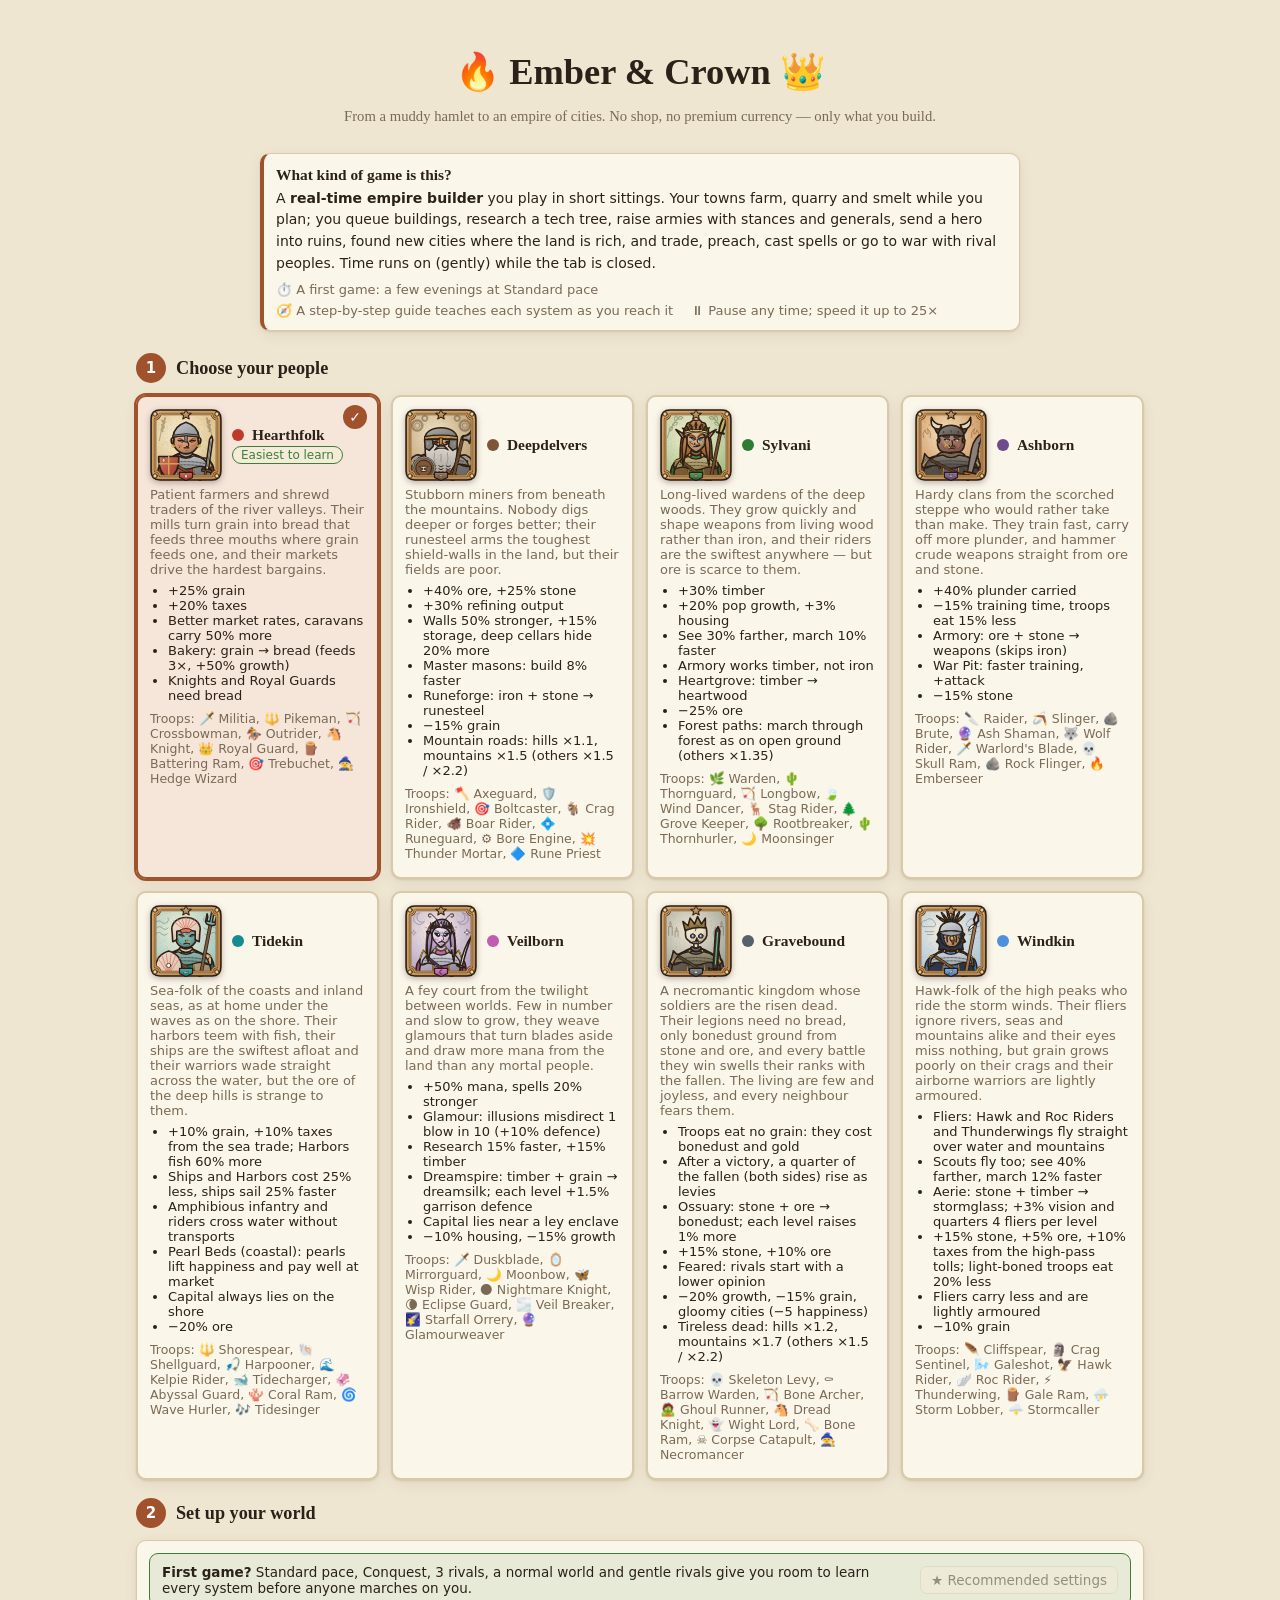
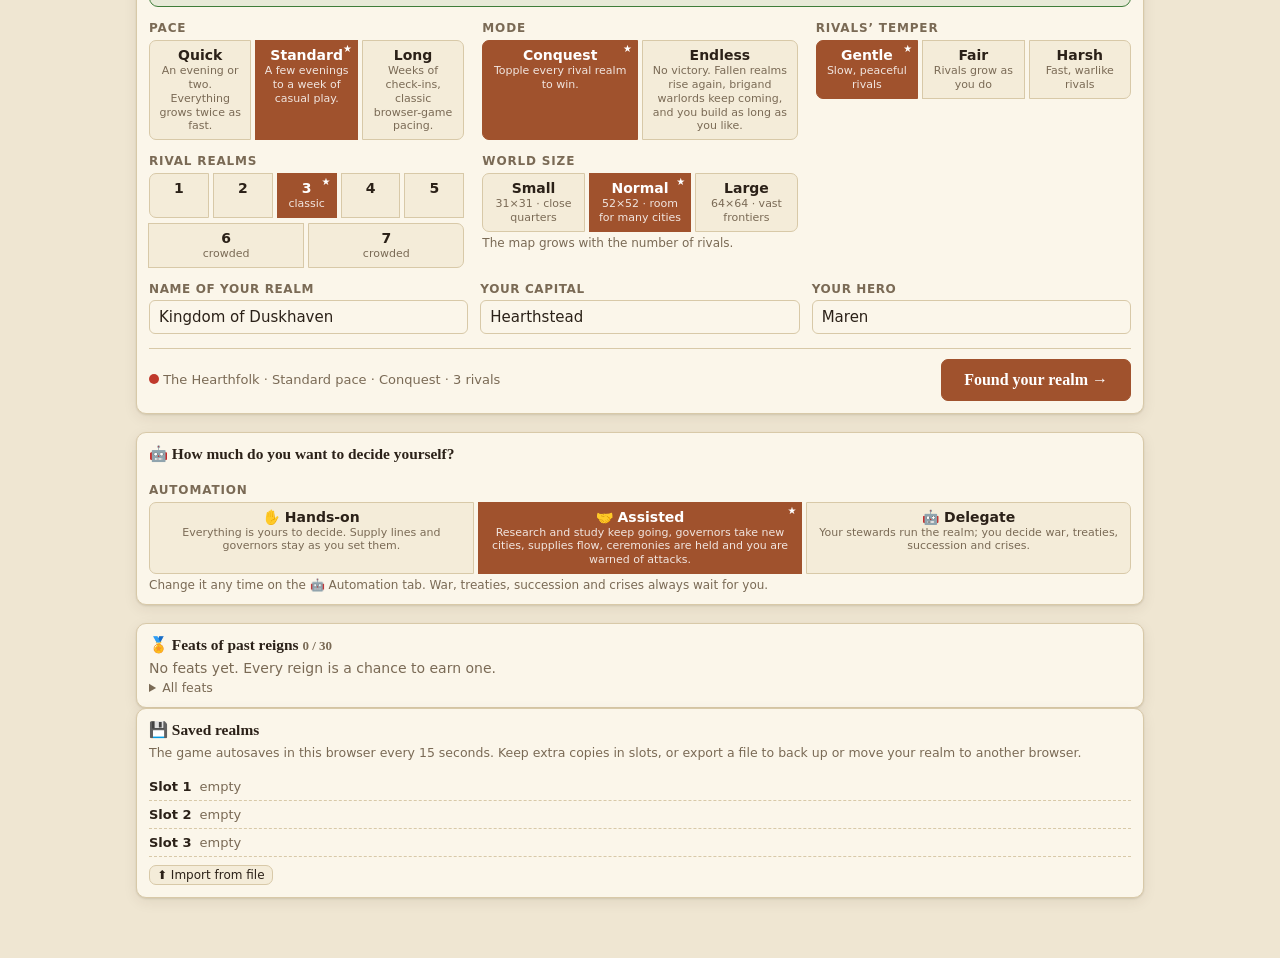
==== commit 819b22c6: "Market prices that follow supply and demand: world and local prices, trade impact, seasons, wars and" ====
--- a/index.html
+++ b/index.html
@@ -54,6 +54,7 @@
   <script src="js/generals.js"></script>
   <script src="js/monsters.js"></script>
   <script src="js/logistics.js"></script>
+  <script src="js/prices.js"></script>
   <script src="js/roads.js"></script>
   <script src="js/quarters.js"></script>
   <script src="js/intercept.js"></script>
--- a/css/map.css
+++ b/css/map.css
@@ -45,4 +45,6 @@
   .mapctl { top: 12px; right: 12px; }
   .mapchip { top: 12px; left: 12px; }
   .maplegend .muted { margin-left: 0; }
+  /* a long tip (a tapped quarter, a rival city) wraps inside the map instead of running off it */
+  .maptip { white-space: normal; max-width: calc(100% - 8px); box-sizing: border-box; }
 }
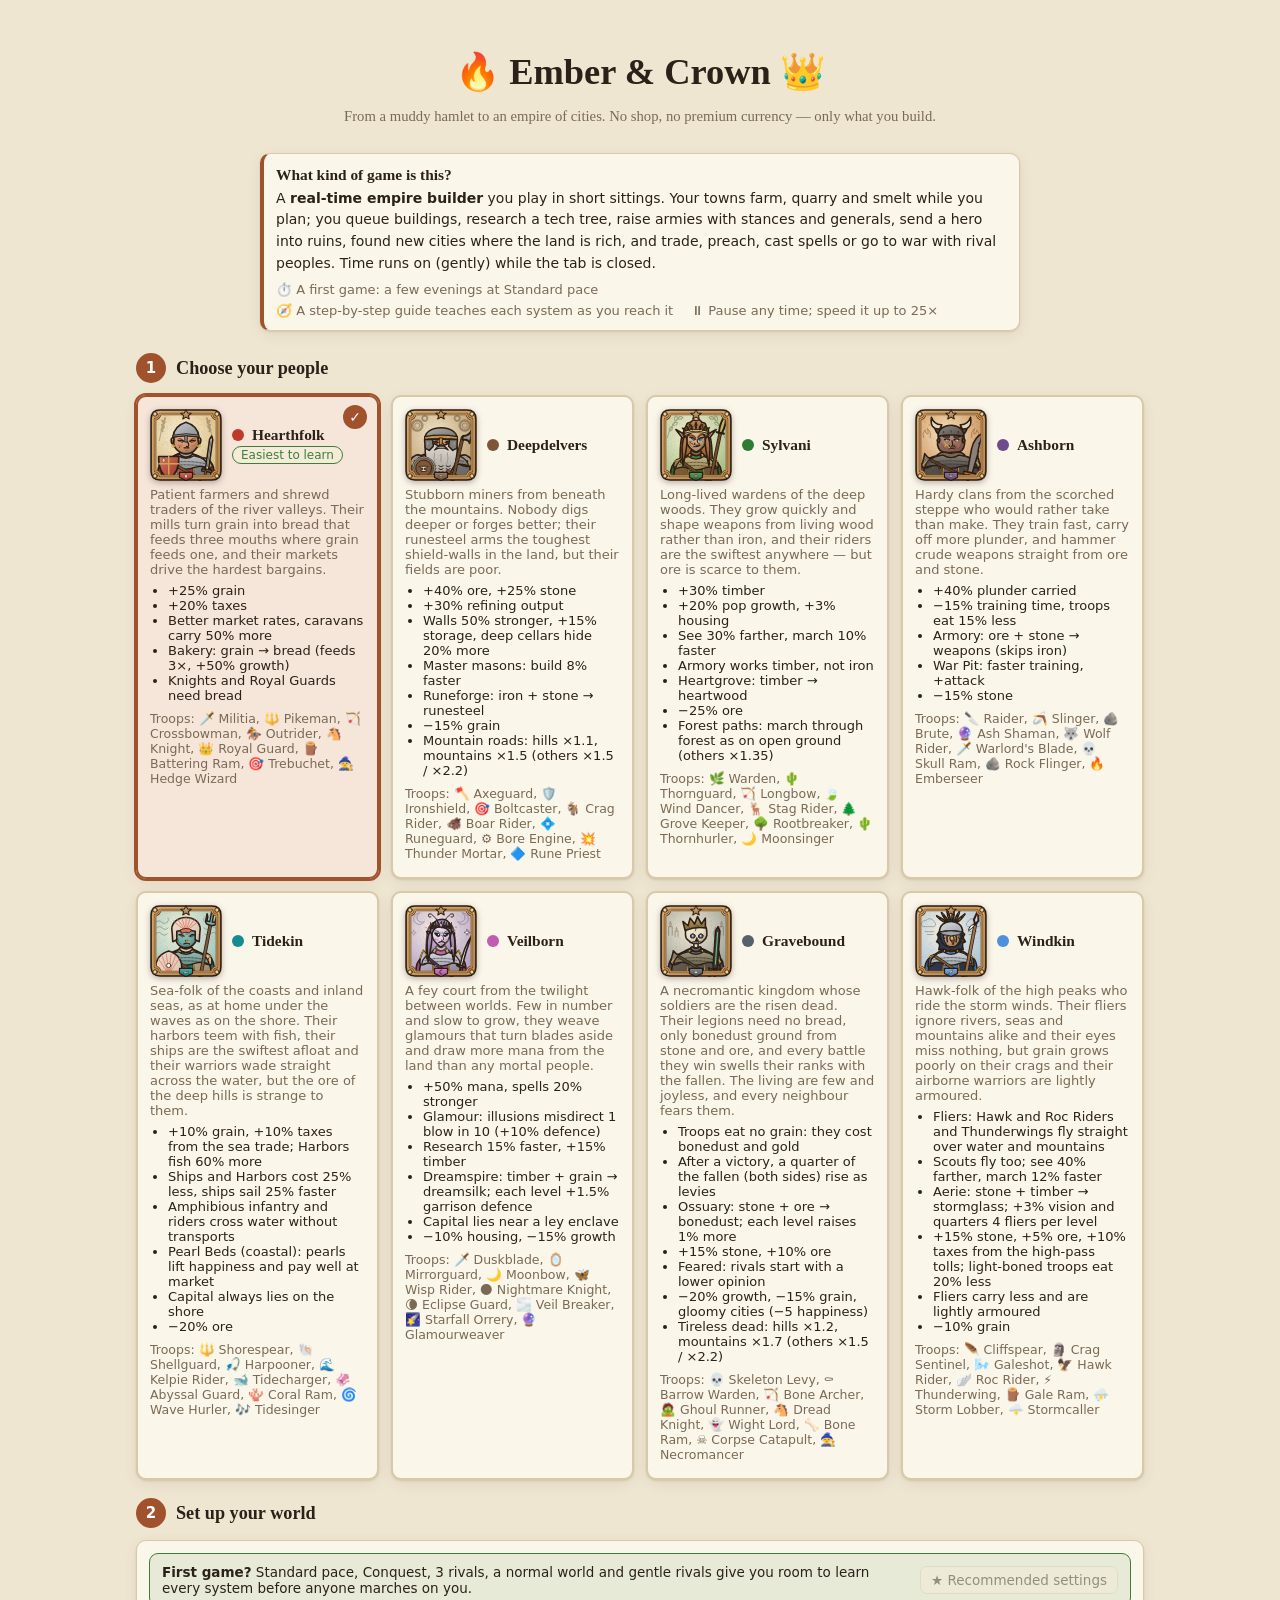
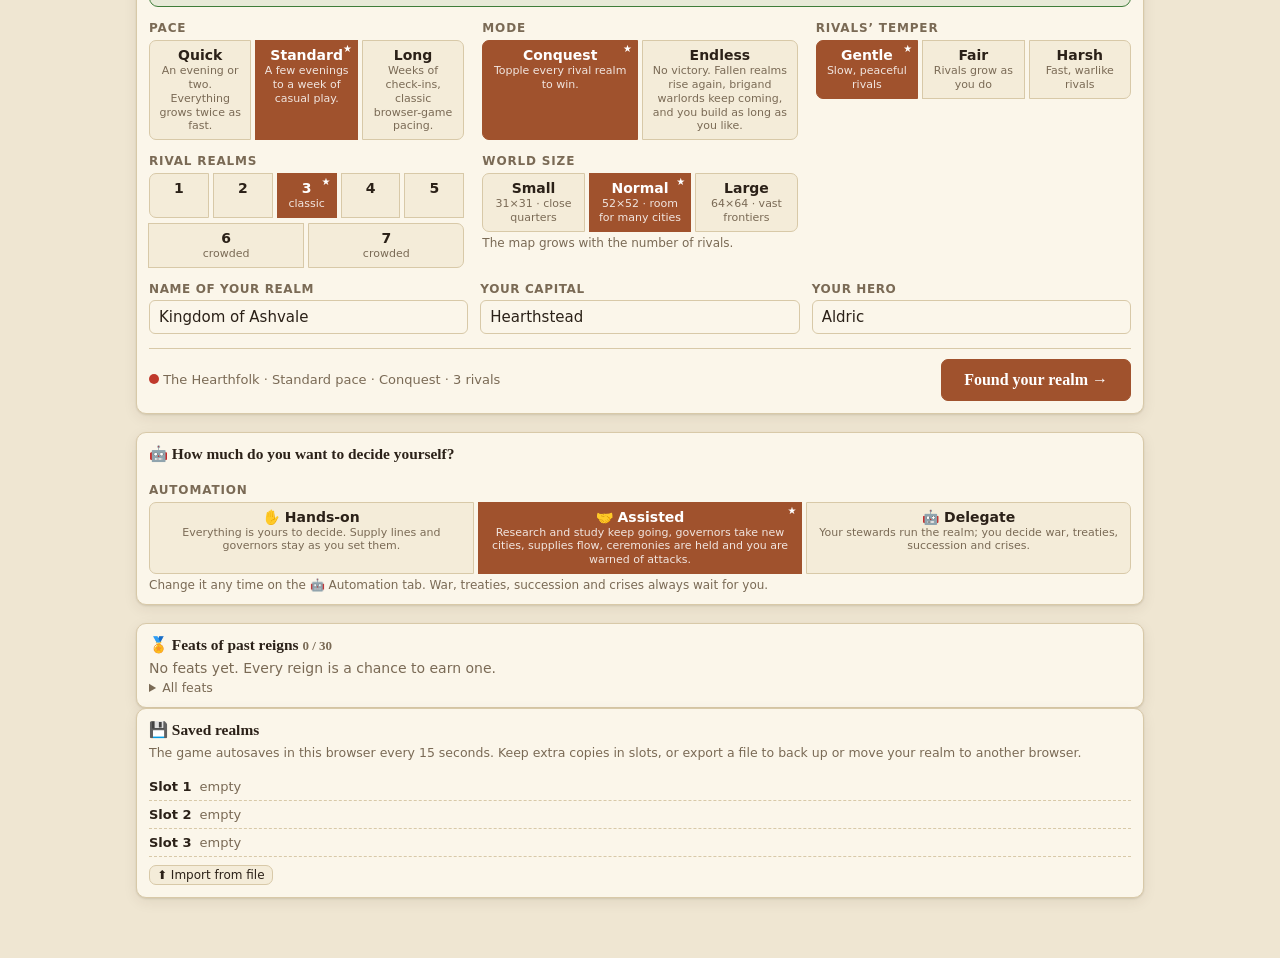
==== commit 3f801706: "Road patrols and the Protector of the Trade title; oases go to any city that can hold them; phone la" ====
--- a/index.html
+++ b/index.html
@@ -55,6 +55,7 @@
   <script src="js/monsters.js"></script>
   <script src="js/logistics.js"></script>
   <script src="js/prices.js"></script>
+  <script src="js/patrols.js"></script>
   <script src="js/roads.js"></script>
   <script src="js/quarters.js"></script>
   <script src="js/intercept.js"></script>
@@ -97,6 +98,7 @@
   <script src="js/ui-roads.js"></script>
   <script src="js/ui-quarters.js"></script>
   <script src="js/ui-automation.js"></script>
+  <script src="js/ui-patrols.js"></script>
   <script src="js/ui-cli.js"></script>
   <script src="js/ui-generals.js"></script>
   <script src="js/ui-ledger.js"></script>
--- a/css/mobile.css
+++ b/css/mobile.css
@@ -158,7 +158,9 @@
   /* tutorial bottom sheet (tutorial.css) sits above the tab bar so tabs it points at stay tappable */
   .tut-coach { bottom: calc(61px + env(safe-area-inset-bottom)); max-height: 40vh; padding-bottom: 10px; }
   .tut-coach.min { bottom: calc(70px + env(safe-area-inset-bottom)); right: 10px; }
-  #ecResPop.sheet { bottom: calc(70px + env(safe-area-inset-bottom)) !important; max-height: 55vh; }
+  #ecResPop.sheet { bottom: calc(70px + env(safe-area-inset-bottom)) !important; max-height: 55vh; }   /* edges: style.css */
+  #ecResPop .hd { flex-wrap: wrap; }
+  #ecResPop td:first-child { overflow-wrap: anywhere; }
 
   /* world map: tile panel goes below the map (single column) */
   .mapwrap { grid-template-columns: minmax(0, 1fr); gap: 10px; }
@@ -175,6 +177,10 @@
 
   /* forms: let rows wrap and inputs shrink */
   .row > input:not([type=checkbox]):not([type=radio]), .row > select { max-width: 100%; }
+  /* "To <select>" labels (trade routes, caravans): a long option (a far free city's name) must not widen the page */
+  .row > label { max-width: 100%; min-width: 0; }
+  .row > label > select, .row > label > input:not([type=checkbox]):not([type=radio]) { max-width: 100%; min-width: 0; }
+  code { overflow-wrap: anywhere; }
   .start { padding: 18px 12px 40px; }
   .start h1 { font-size: 2rem; }
   .start-form { grid-template-columns: minmax(0, 1fr); }
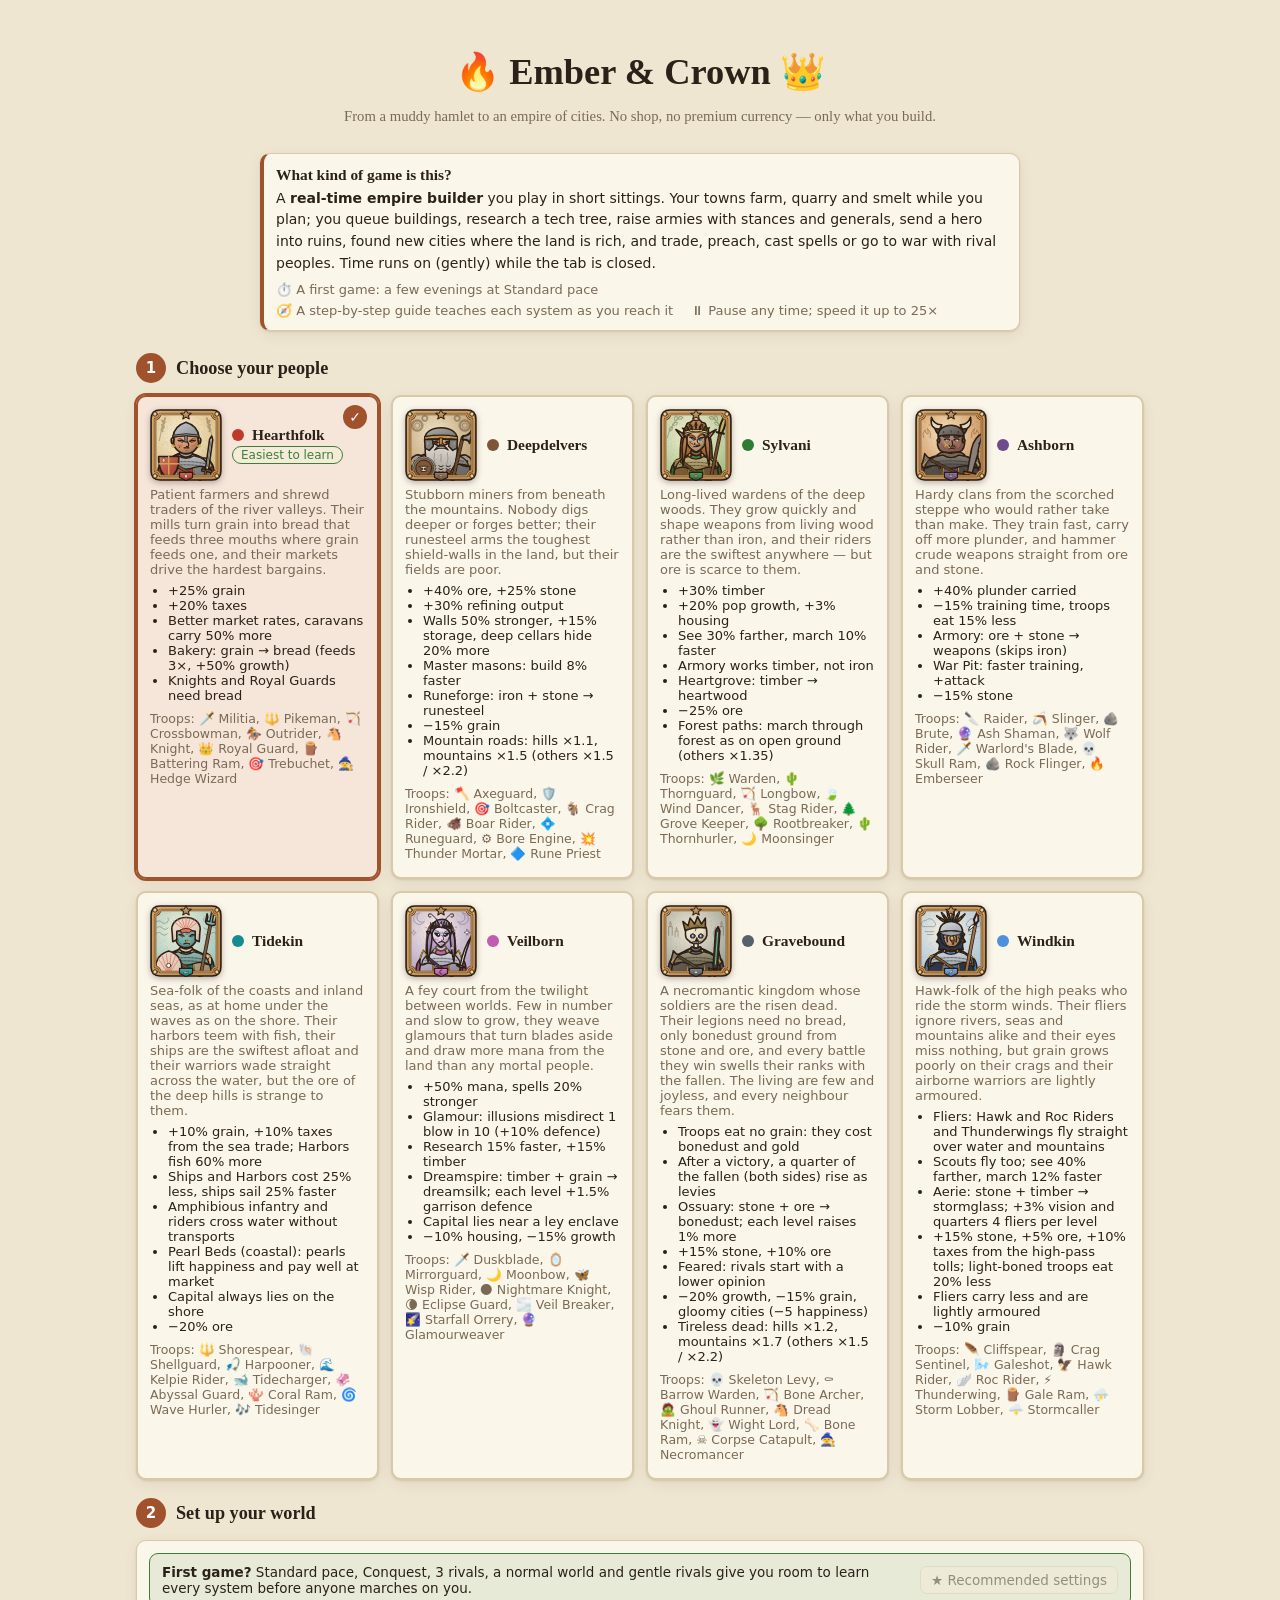
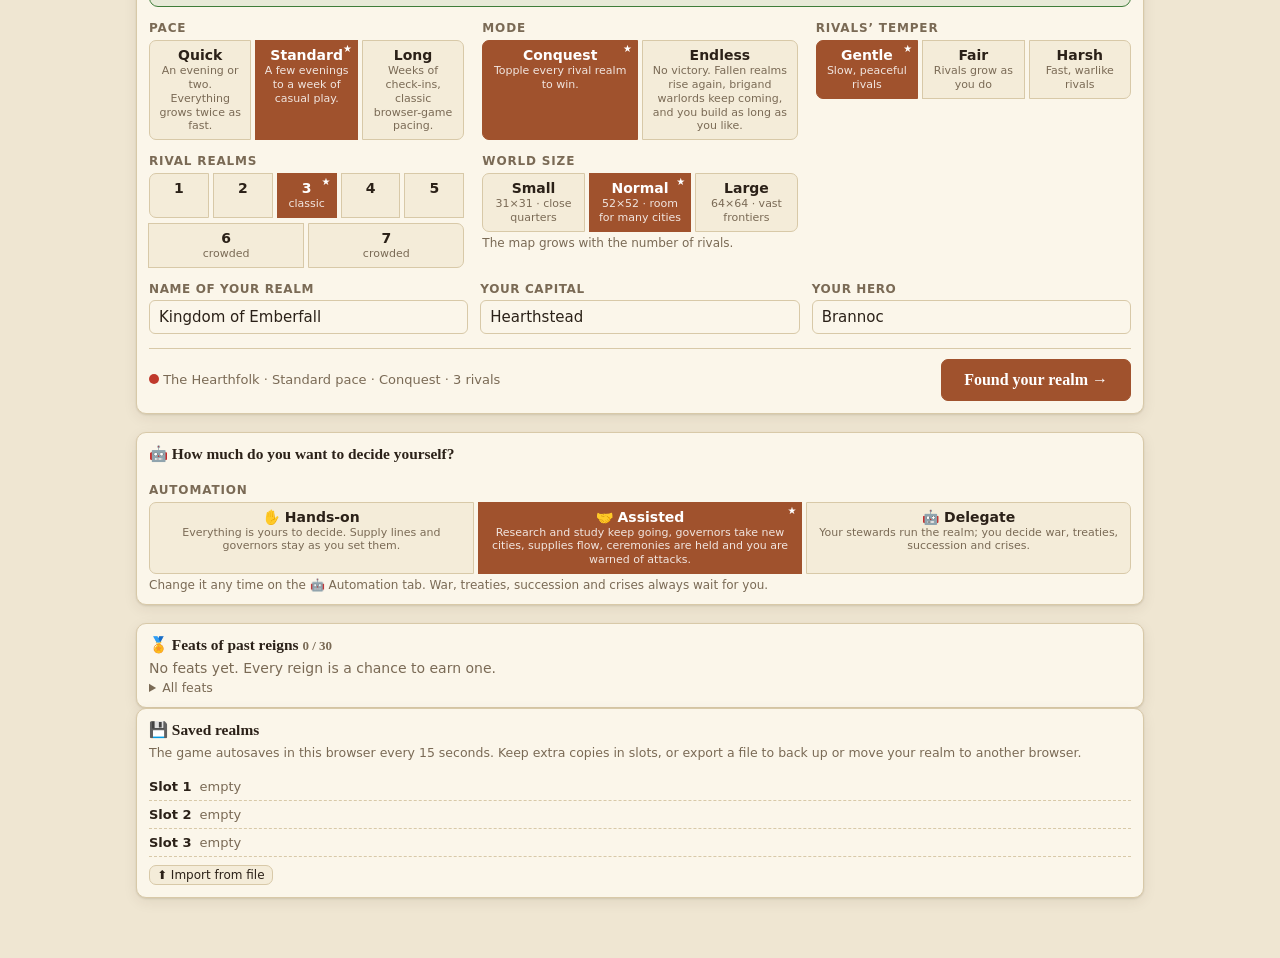
==== commit ddb618c9: "Buy the rest: build, train or research now by buying the missing goods at market prices; stewards bu" ====
--- a/index.html
+++ b/index.html
@@ -98,6 +98,7 @@
   <script src="js/ui-roads.js"></script>
   <script src="js/ui-quarters.js"></script>
   <script src="js/ui-automation.js"></script>
+  <script src="js/ui-buyrest.js"></script>
   <script src="js/ui-patrols.js"></script>
   <script src="js/ui-cli.js"></script>
   <script src="js/ui-generals.js"></script>
